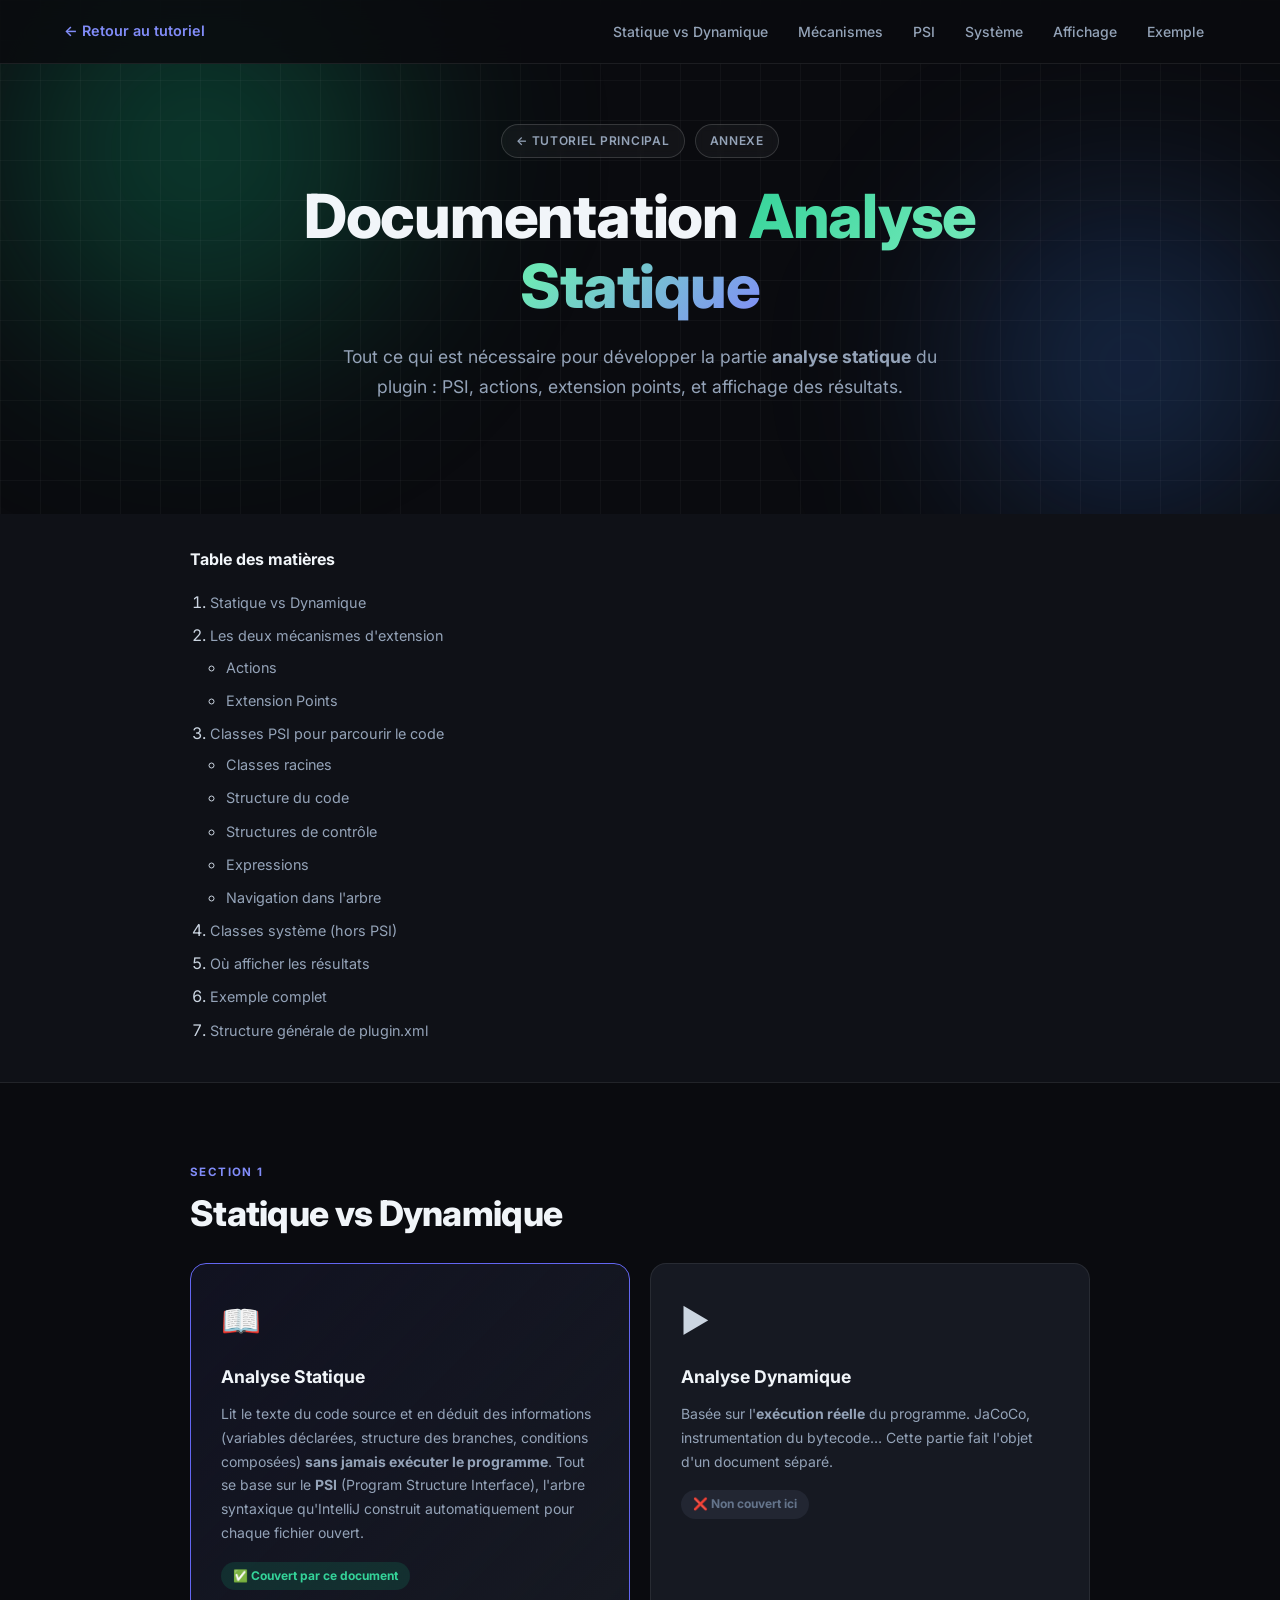
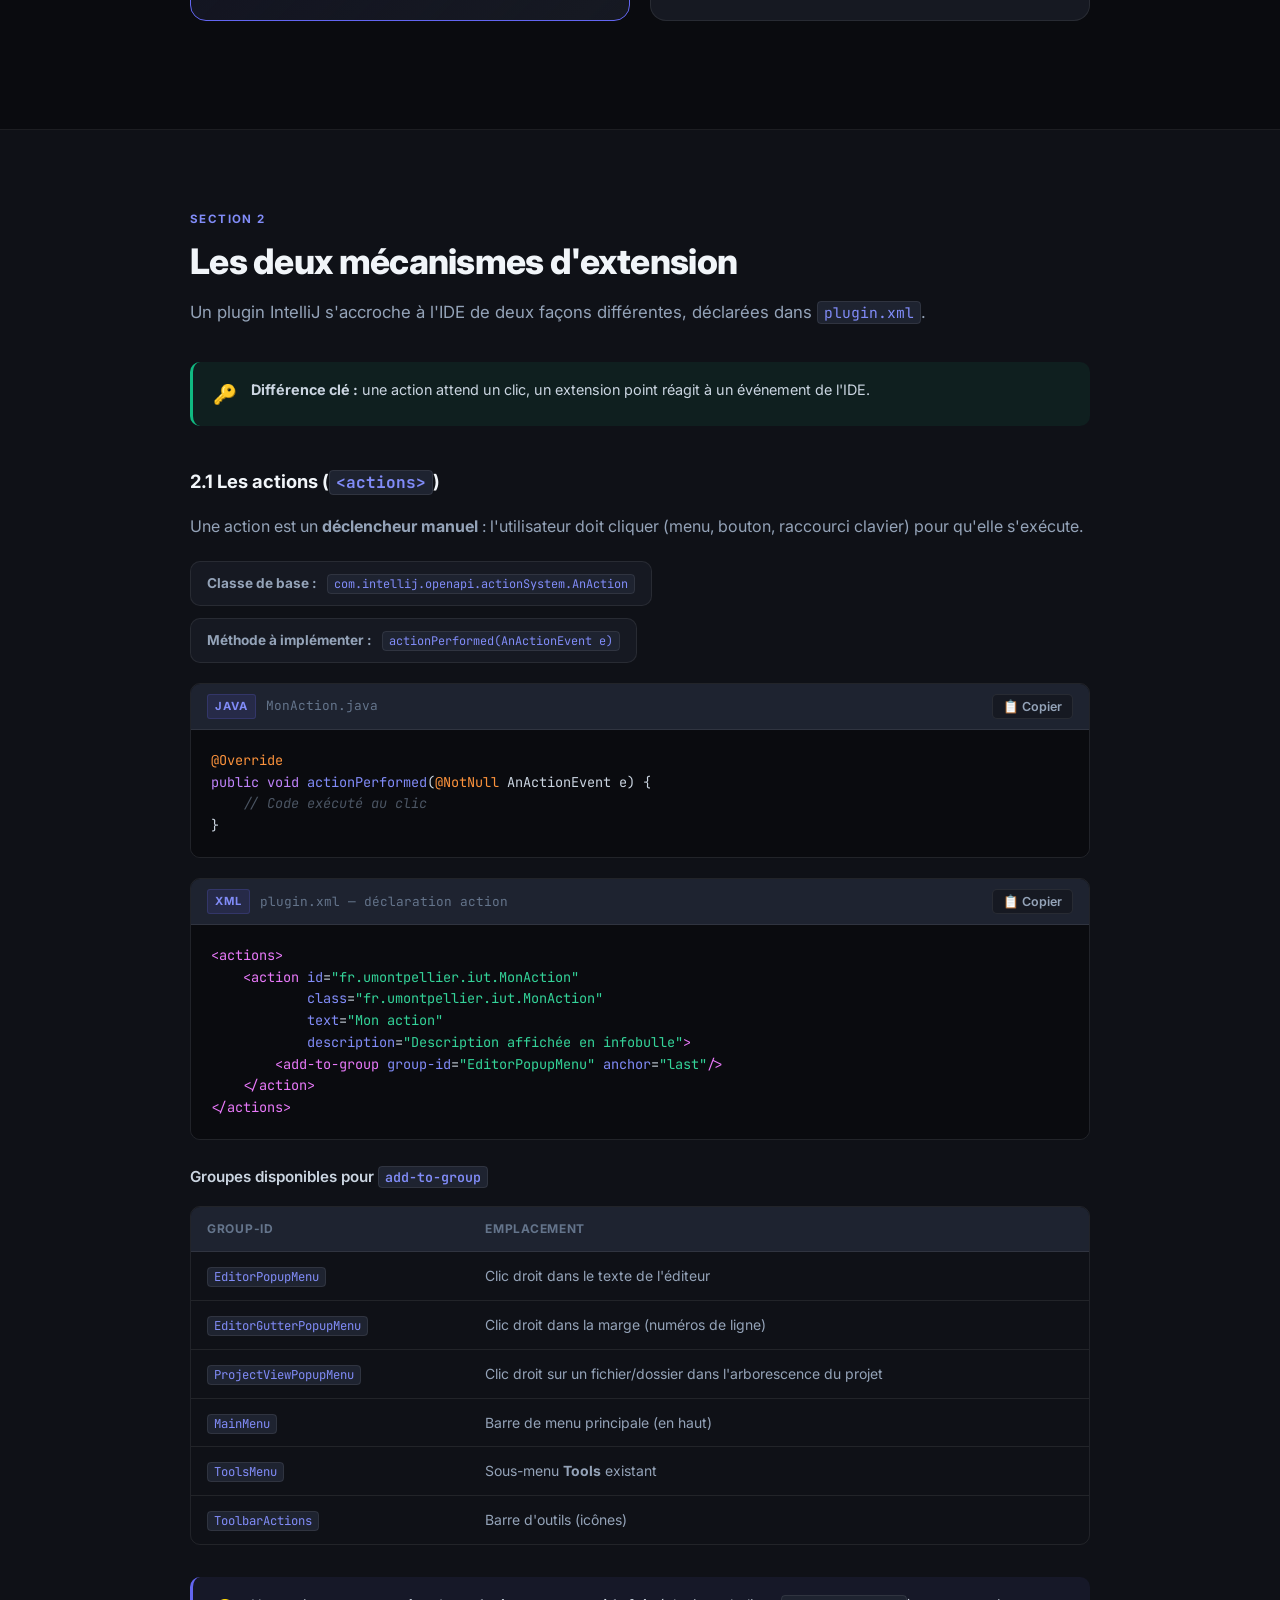
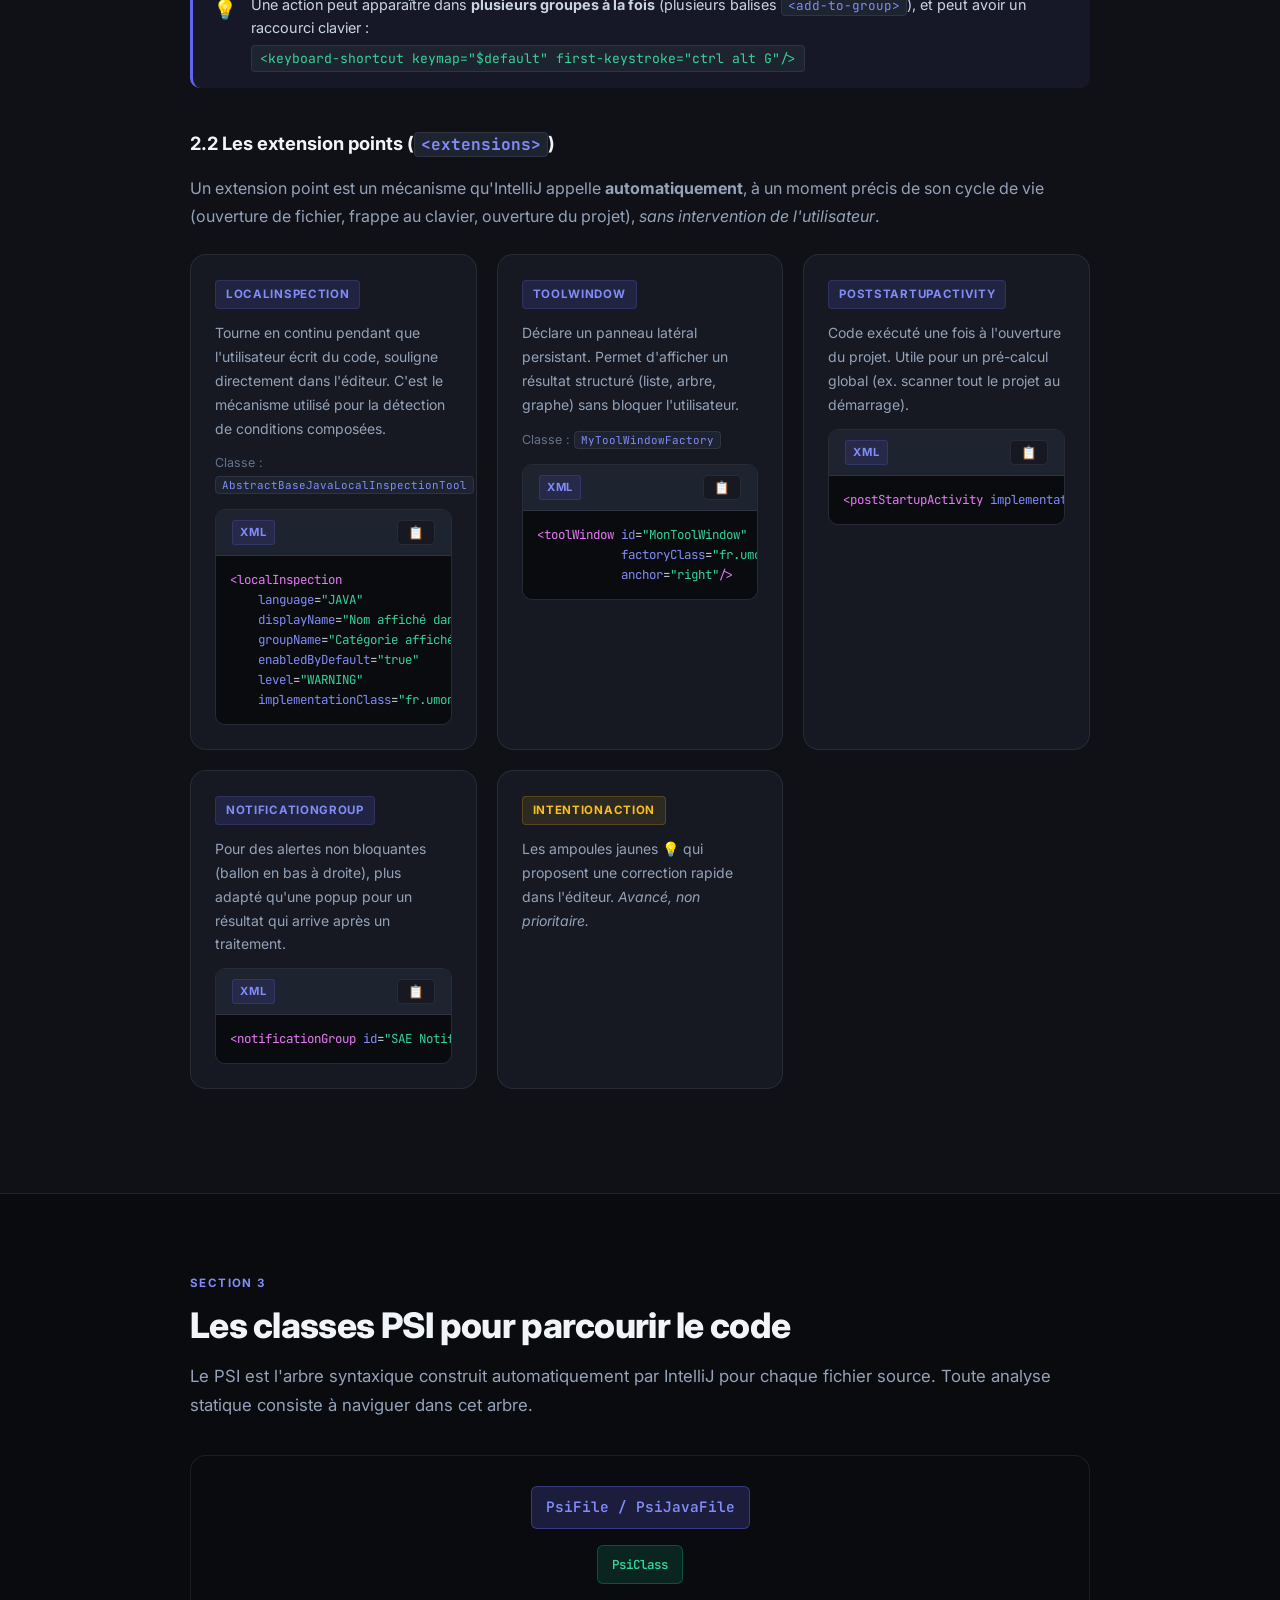
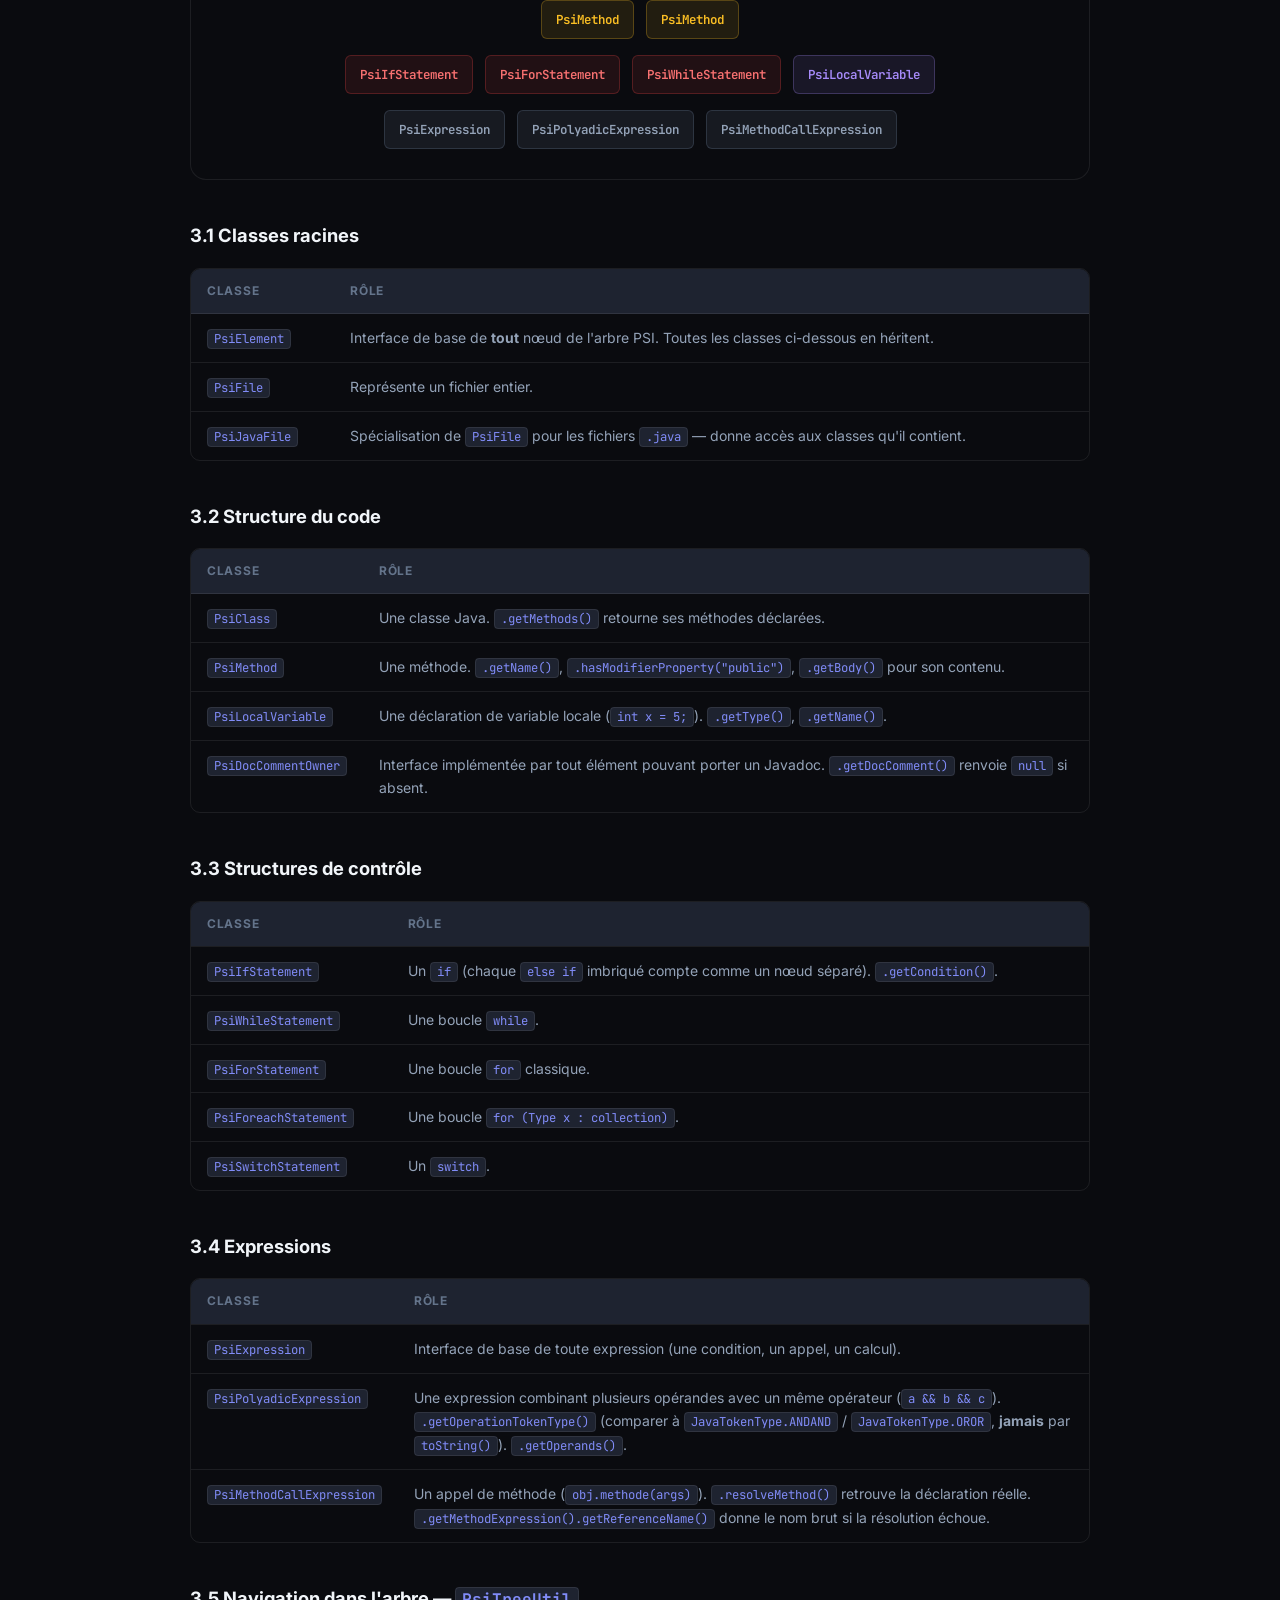
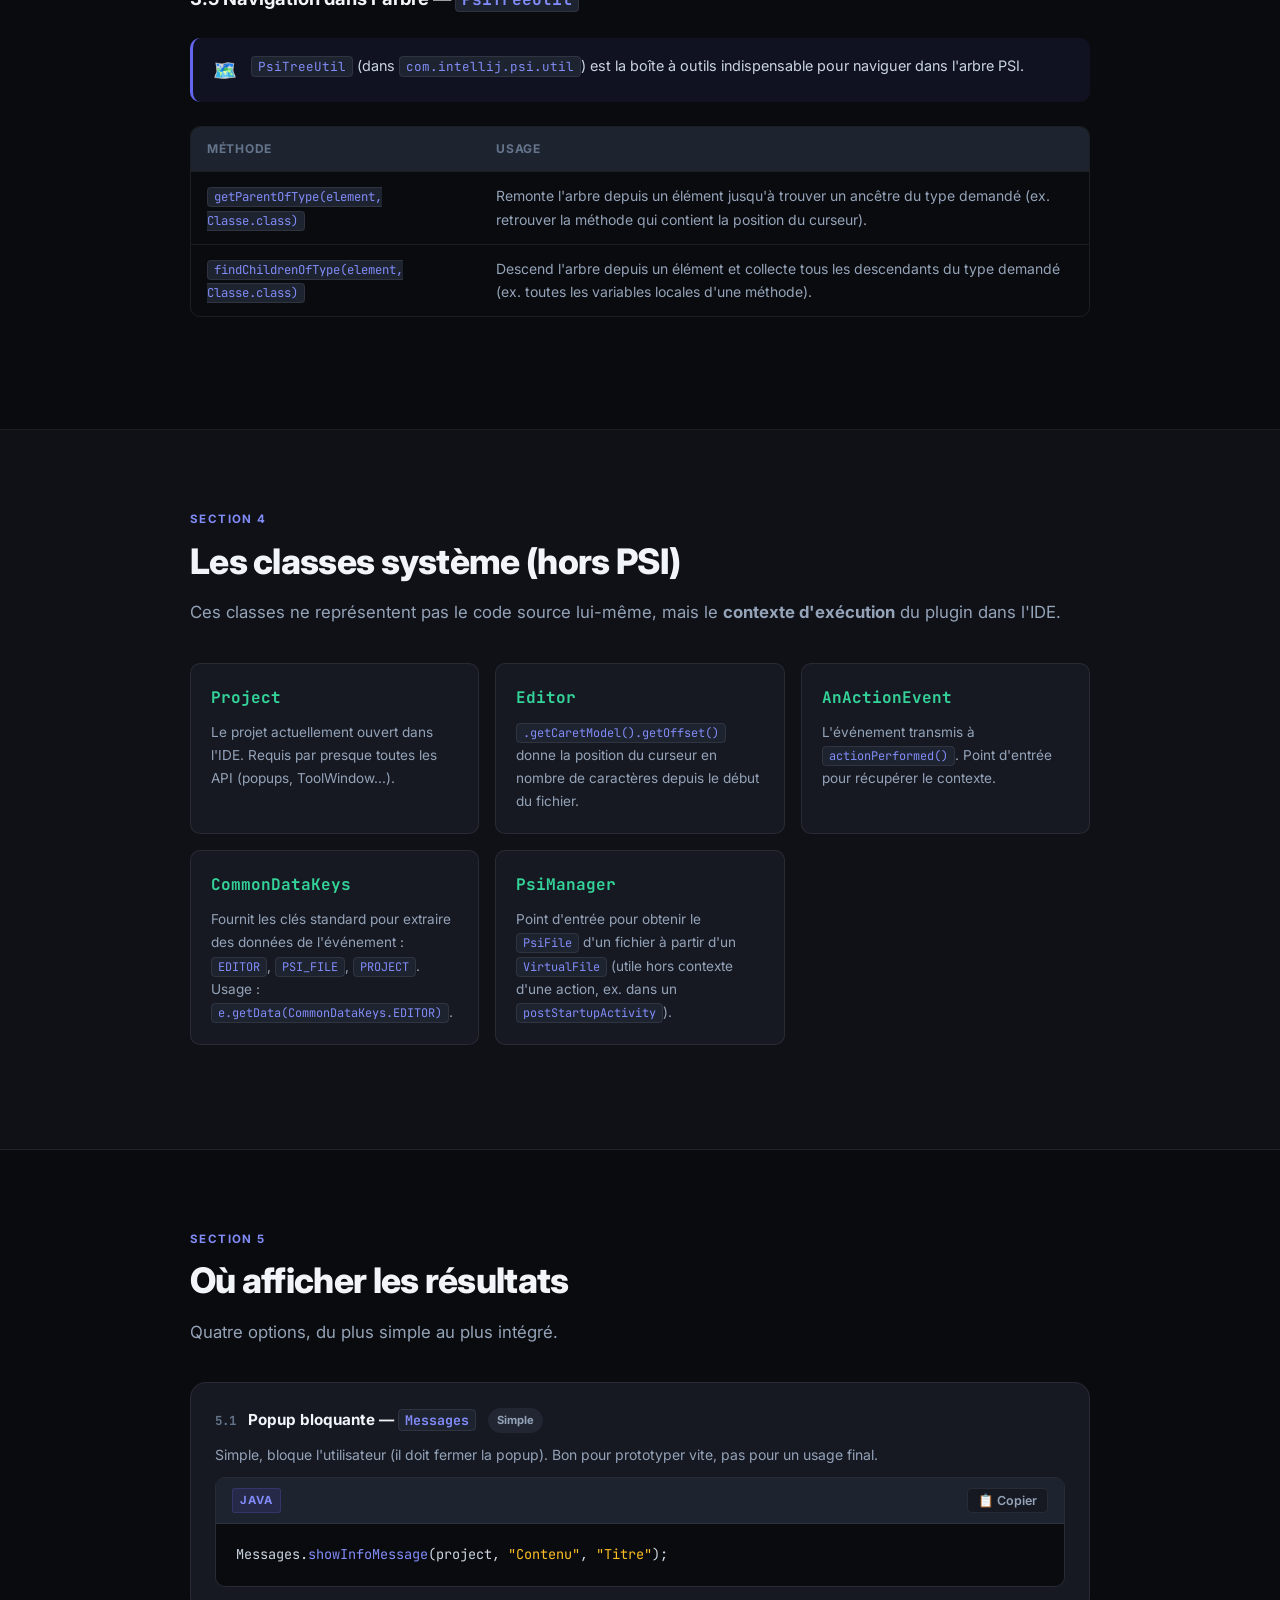
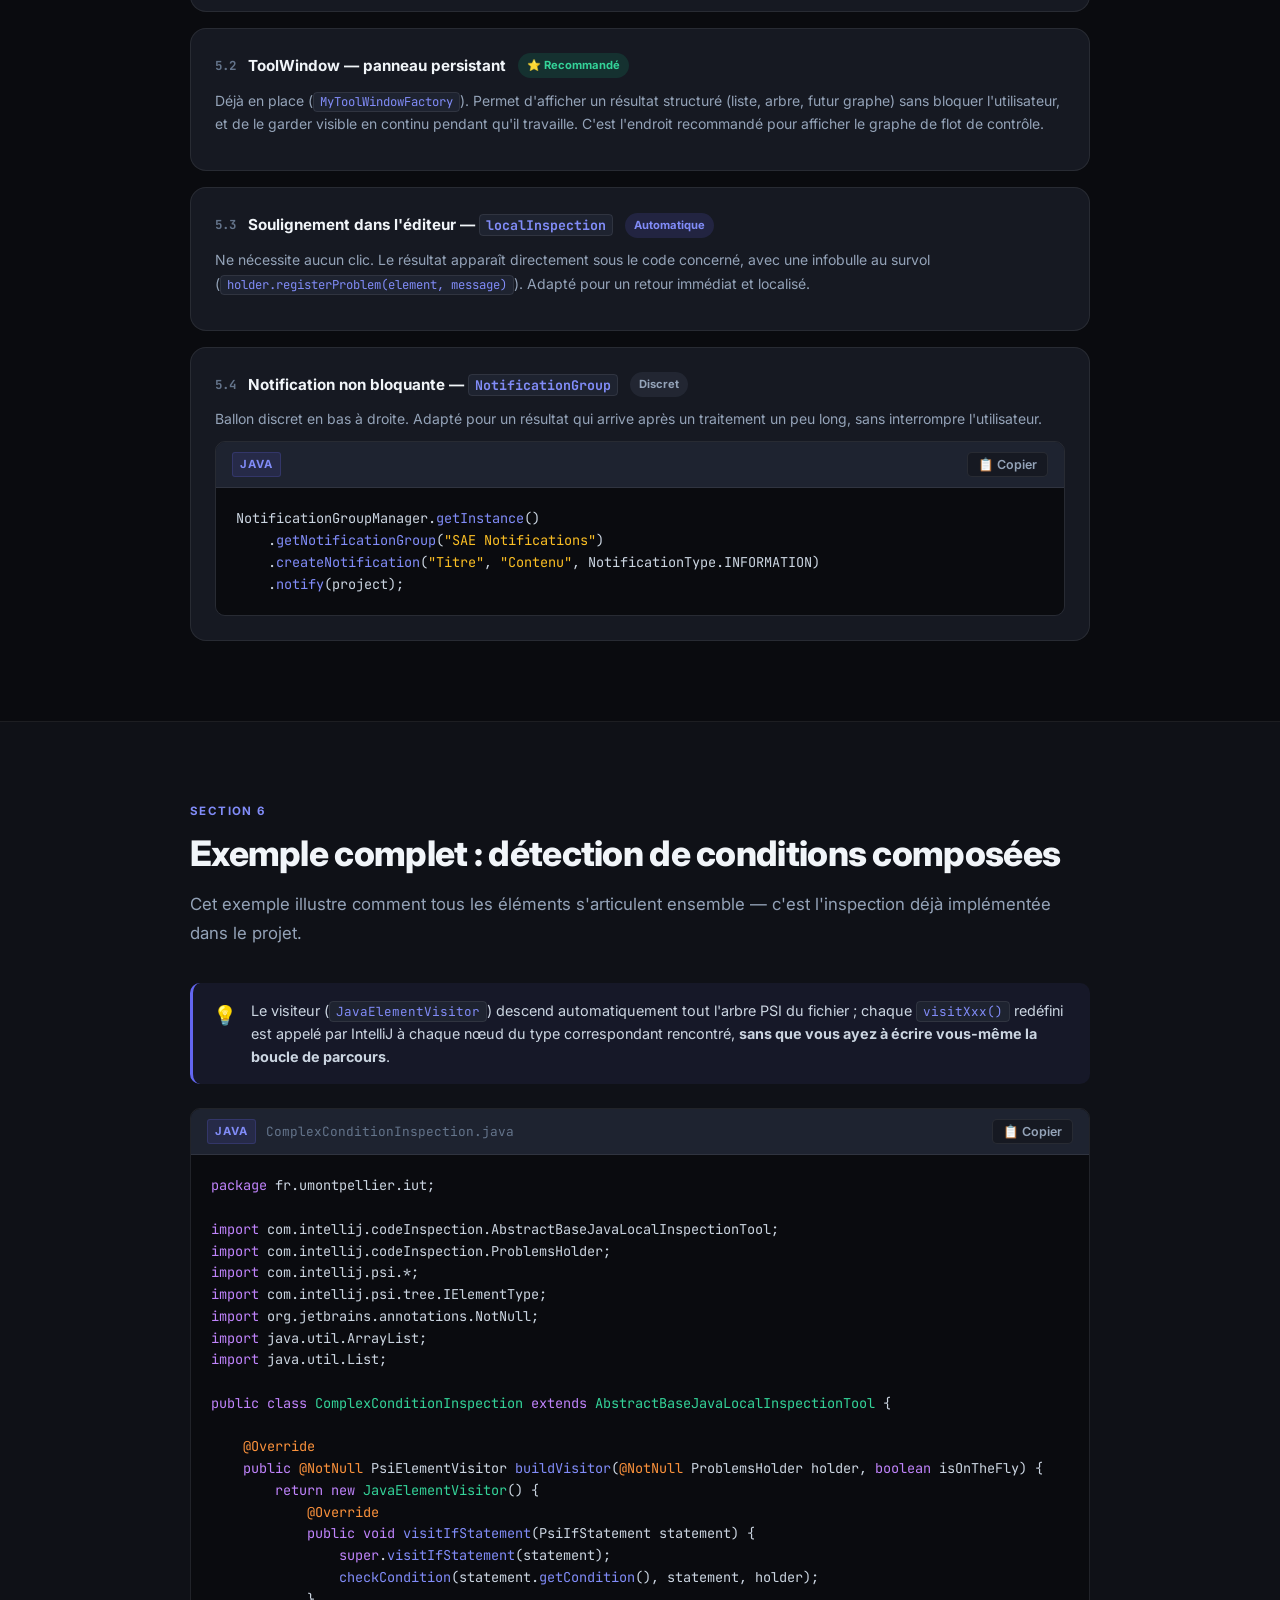
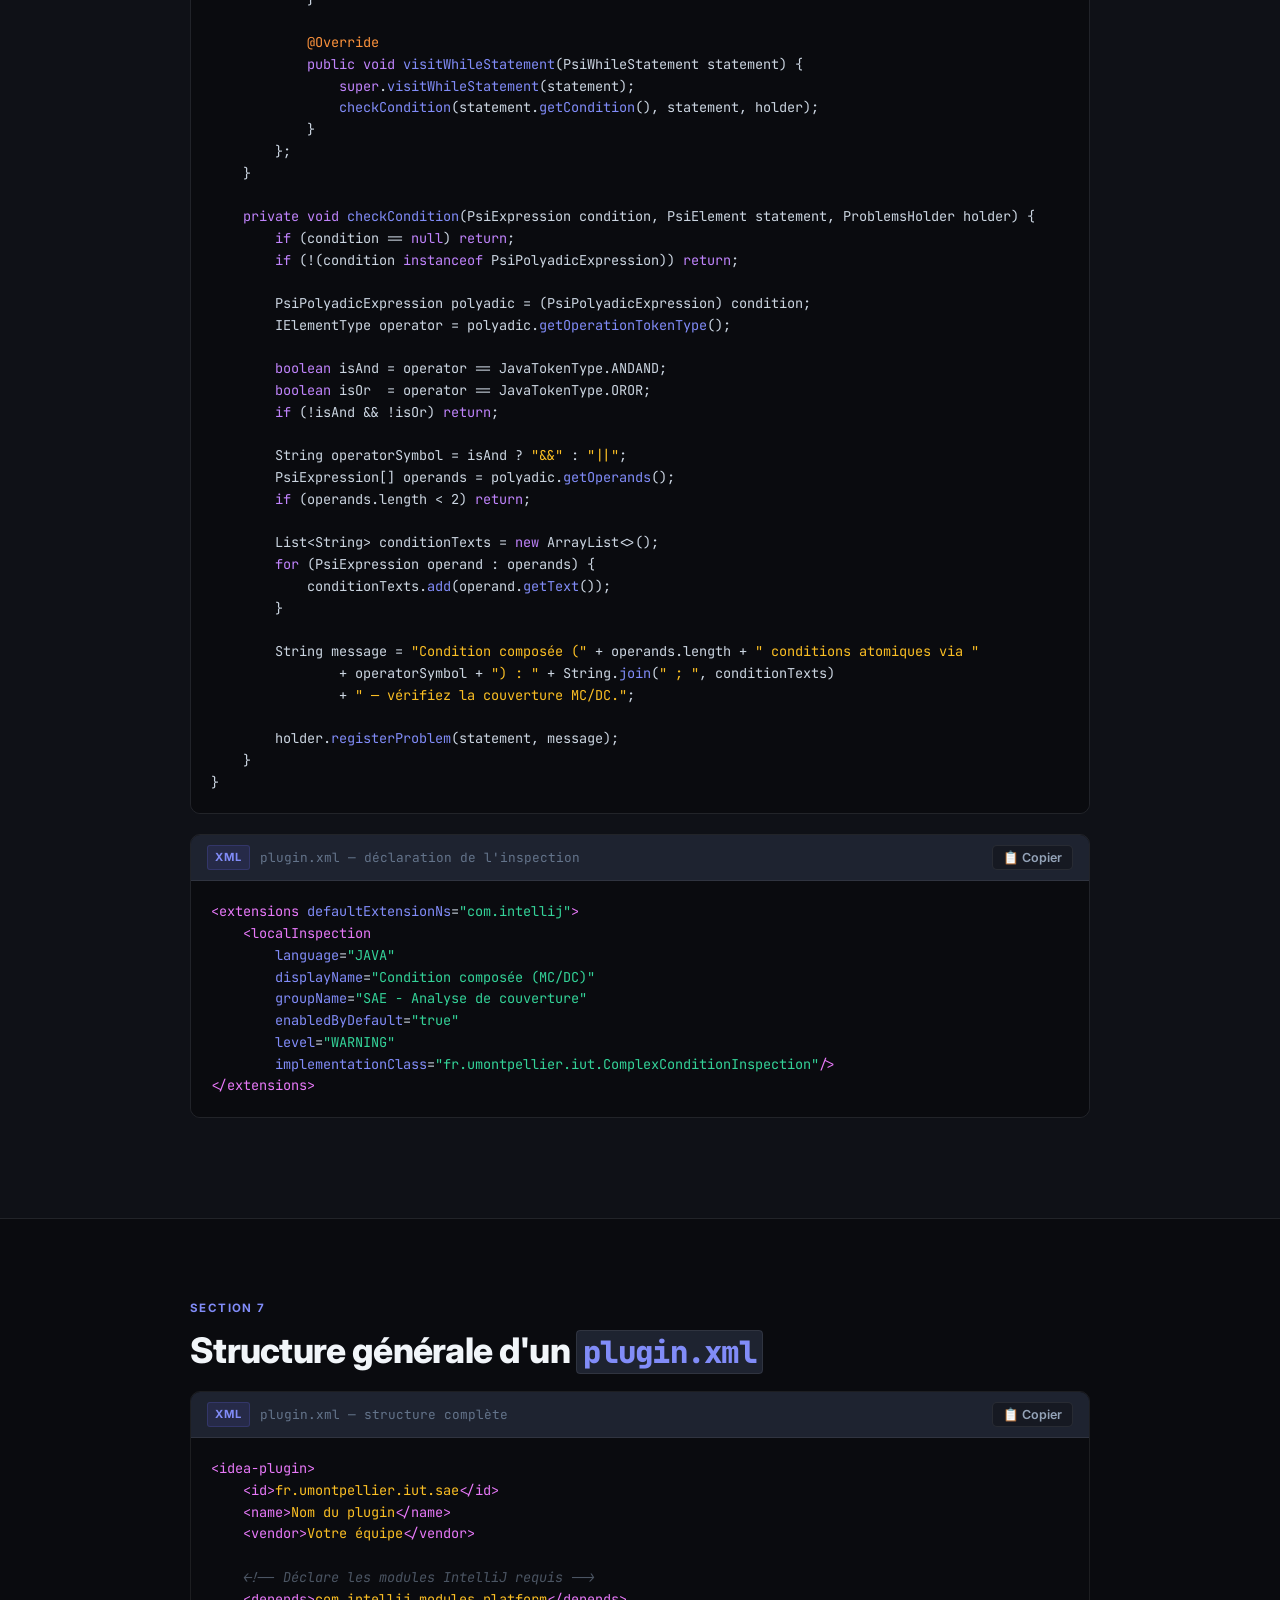
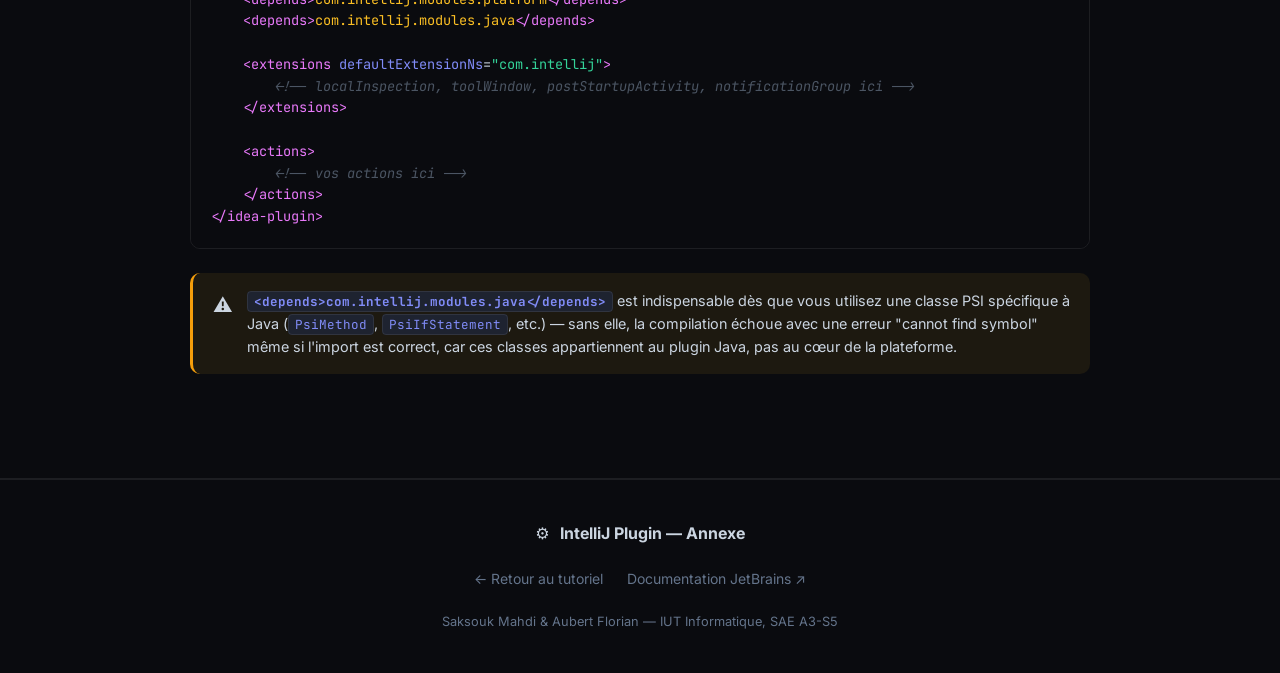
==== annexe.html @ ac3e0484 "Premier commit" ====
<!DOCTYPE html>
<html lang="fr">
<head>
  <meta charset="UTF-8" />
  <meta name="viewport" content="width=device-width, initial-scale=1.0" />
  <title>Documentation Analyse Statique — Plugin IntelliJ SAE 3A</title>
  <meta name="description" content="Documentation complète de l'analyse statique pour le plugin IntelliJ IDEA : PSI, actions, extension points, affichage des résultats. SAE A3-S5 IUT Informatique." />
  <link rel="preconnect" href="https://fonts.googleapis.com" />
  <link rel="preconnect" href="https://fonts.gstatic.com" crossorigin />
  <link href="https://fonts.googleapis.com/css2?family=Inter:wght@300;400;500;600;700;800&family=JetBrains+Mono:wght@400;500;700&display=swap" rel="stylesheet" />
  <link rel="stylesheet" href="styles.css" />
</head>
<body class="annexe-page">

  <!-- ── NAVBAR ── -->
  <nav class="navbar" id="navbar">
    <div class="nav-inner">
      <div class="nav-brand">
        <a href="index.html" class="nav-back">← Retour au tutoriel</a>
      </div>
      <ul class="nav-links">
        <li><a href="#s1" class="nav-link">Statique vs Dynamique</a></li>
        <li><a href="#s2" class="nav-link">Mécanismes</a></li>
        <li><a href="#s3" class="nav-link">PSI</a></li>
        <li><a href="#s4" class="nav-link">Système</a></li>
        <li><a href="#s5" class="nav-link">Affichage</a></li>
        <li><a href="#s6" class="nav-link">Exemple</a></li>
      </ul>
    </div>
  </nav>

  <!-- ── HERO ANNEXE ── -->
  <header class="hero hero-small" id="annexe-hero">
    <div class="hero-bg">
      <div class="orb orb-1" style="background: radial-gradient(circle, rgba(16,185,129,0.35) 0%, transparent 70%)"></div>
      <div class="orb orb-2" style="background: radial-gradient(circle, rgba(59,130,246,0.3) 0%, transparent 70%)"></div>
      <div class="grid-overlay"></div>
    </div>
    <div class="hero-content">
      <div class="hero-meta">
        <a href="index.html" class="hero-chip chip-link">← Tutoriel principal</a>
        <span class="hero-chip">Annexe</span>
      </div>
      <h1 class="hero-title">
        Documentation <span class="gradient-text-green">Analyse Statique</span>
      </h1>
      <p class="hero-subtitle">
        Tout ce qui est nécessaire pour développer la partie <strong>analyse statique</strong>
        du plugin : PSI, actions, extension points, et affichage des résultats.
      </p>
    </div>
  </header>

  <!-- ── TABLE DES MATIÈRES ── -->
  <div class="toc-wrapper" id="toc">
    <div class="toc-inner">
      <h2 class="toc-title">Table des matières</h2>
      <ol class="toc-list">
        <li><a href="#s1">Statique vs Dynamique</a></li>
        <li><a href="#s2">Les deux mécanismes d'extension</a>
          <ul>
            <li><a href="#s2-1">Actions</a></li>
            <li><a href="#s2-2">Extension Points</a></li>
          </ul>
        </li>
        <li><a href="#s3">Classes PSI pour parcourir le code</a>
          <ul>
            <li><a href="#s3-1">Classes racines</a></li>
            <li><a href="#s3-2">Structure du code</a></li>
            <li><a href="#s3-3">Structures de contrôle</a></li>
            <li><a href="#s3-4">Expressions</a></li>
            <li><a href="#s3-5">Navigation dans l'arbre</a></li>
          </ul>
        </li>
        <li><a href="#s4">Classes système (hors PSI)</a></li>
        <li><a href="#s5">Où afficher les résultats</a></li>
        <li><a href="#s6">Exemple complet</a></li>
        <li><a href="#s7">Structure générale de plugin.xml</a></li>

      </ol>
    </div>
  </div>

  <!-- ── MAIN ── -->
  <main class="main-content annexe-main">

    <!-- S1 -->
    <section class="tuto-section" id="s1">
      <div class="section-inner">
        <div class="section-label">Section 1</div>
        <h2 class="section-title">Statique vs Dynamique</h2>
        <div class="compare-grid">
          <div class="compare-card compare-static">
            <div class="compare-icon">📖</div>
            <h3>Analyse Statique</h3>
            <p>
              Lit le texte du code source et en déduit des informations (variables déclarées,
              structure des branches, conditions composées) <strong>sans jamais exécuter le programme</strong>.
              Tout se base sur le <strong>PSI</strong> (Program Structure Interface), l'arbre syntaxique
              qu'IntelliJ construit automatiquement pour chaque fichier ouvert.
            </p>
            <div class="compare-badge">✅ Couvert par ce document</div>
          </div>
          <div class="compare-card compare-dynamic">
            <div class="compare-icon">▶️</div>
            <h3>Analyse Dynamique</h3>
            <p>
              Basée sur l'<strong>exécution réelle</strong> du programme.
              JaCoCo, instrumentation du bytecode…
              Cette partie fait l'objet d'un document séparé.
            </p>
            <div class="compare-badge compare-badge-off">❌ Non couvert ici</div>
          </div>
        </div>
      </div>
    </section>

    <!-- S2 -->
    <section class="tuto-section alt-bg" id="s2">
      <div class="section-inner">
        <div class="section-label">Section 2</div>
        <h2 class="section-title">Les deux mécanismes d'extension</h2>
        <p class="section-lead">
          Un plugin IntelliJ s'accroche à l'IDE de deux façons différentes, déclarées dans <code>plugin.xml</code>.
        </p>

        <div class="callout callout-key" id="callout-key-diff">
          <div class="callout-icon">🔑</div>
          <div><strong>Différence clé :</strong> une action attend un clic, un extension point réagit à un événement de l'IDE.</div>
        </div>

        <!-- 2.1 Actions -->
        <h3 class="subsection-title" id="s2-1">2.1 Les actions (<code>&lt;actions&gt;</code>)</h3>
        <p>
          Une action est un <strong>déclencheur manuel</strong> : l'utilisateur doit cliquer
          (menu, bouton, raccourci clavier) pour qu'elle s'exécute.
        </p>

        <div class="info-pills">
          <div class="pill">
            <strong>Classe de base :</strong>
            <code>com.intellij.openapi.actionSystem.AnAction</code>
          </div>
          <div class="pill">
            <strong>Méthode à implémenter :</strong>
            <code>actionPerformed(AnActionEvent e)</code>
          </div>
        </div>

        <div class="code-block-wrapper">
          <div class="code-header">
            <span class="code-lang">Java</span>
            <span class="code-file">MonAction.java</span>
            <button class="copy-btn" data-target="code-action-java" aria-label="Copier">📋 Copier</button>
          </div>
          <pre class="code-block" id="code-action-java"><code><span class="java-ann">@Override</span>
<span class="java-kw">public void</span> <span class="java-fn">actionPerformed</span>(<span class="java-ann">@NotNull</span> AnActionEvent e) {
    <span class="java-comment">// Code exécuté au clic</span>
}</code></pre>
        </div>

        <div class="code-block-wrapper">
          <div class="code-header">
            <span class="code-lang">XML</span>
            <span class="code-file">plugin.xml — déclaration action</span>
            <button class="copy-btn" data-target="code-action-xml" aria-label="Copier">📋 Copier</button>
          </div>
          <pre class="code-block" id="code-action-xml"><code><span class="xml-tag">&lt;actions&gt;</span>
    <span class="xml-tag">&lt;action</span> <span class="xml-attr">id</span>=<span class="xml-str">"fr.umontpellier.iut.MonAction"</span>
            <span class="xml-attr">class</span>=<span class="xml-str">"fr.umontpellier.iut.MonAction"</span>
            <span class="xml-attr">text</span>=<span class="xml-str">"Mon action"</span>
            <span class="xml-attr">description</span>=<span class="xml-str">"Description affichée en infobulle"</span><span class="xml-tag">&gt;</span>
        <span class="xml-tag">&lt;add-to-group</span> <span class="xml-attr">group-id</span>=<span class="xml-str">"EditorPopupMenu"</span> <span class="xml-attr">anchor</span>=<span class="xml-str">"last"</span><span class="xml-tag">/&gt;</span>
    <span class="xml-tag">&lt;/action&gt;</span>
<span class="xml-tag">&lt;/actions&gt;</span></code></pre>
        </div>

        <h4 class="table-title">Groupes disponibles pour <code>add-to-group</code></h4>
        <div class="table-wrapper">
          <table class="data-table">
            <thead>
              <tr><th>group-id</th><th>Emplacement</th></tr>
            </thead>
            <tbody>
              <tr><td><code>EditorPopupMenu</code></td><td>Clic droit dans le texte de l'éditeur</td></tr>
              <tr><td><code>EditorGutterPopupMenu</code></td><td>Clic droit dans la marge (numéros de ligne)</td></tr>
              <tr><td><code>ProjectViewPopupMenu</code></td><td>Clic droit sur un fichier/dossier dans l'arborescence du projet</td></tr>
              <tr><td><code>MainMenu</code></td><td>Barre de menu principale (en haut)</td></tr>
              <tr><td><code>ToolsMenu</code></td><td>Sous-menu <strong>Tools</strong> existant</td></tr>
              <tr><td><code>ToolbarActions</code></td><td>Barre d'outils (icônes)</td></tr>
            </tbody>
          </table>
        </div>

        <div class="callout callout-info">
          <div class="callout-icon">💡</div>
          <div>
            Une action peut apparaître dans <strong>plusieurs groupes à la fois</strong>
            (plusieurs balises <code>&lt;add-to-group&gt;</code>), et peut avoir un raccourci clavier :
            <br/><code class="inline-code">&lt;keyboard-shortcut keymap="$default" first-keystroke="ctrl alt G"/&gt;</code>
          </div>
        </div>

        <!-- 2.2 Extension Points -->
        <h3 class="subsection-title" id="s2-2">2.2 Les extension points (<code>&lt;extensions&gt;</code>)</h3>
        <p>
          Un extension point est un mécanisme qu'IntelliJ appelle <strong>automatiquement</strong>,
          à un moment précis de son cycle de vie (ouverture de fichier, frappe au clavier,
          ouverture du projet), <em>sans intervention de l'utilisateur</em>.
        </p>

        <div class="ep-grid">

          <div class="ep-card" id="ep-local-inspection">
            <div class="ep-tag">localInspection</div>
            <p>Tourne en continu pendant que l'utilisateur écrit du code, souligne directement dans l'éditeur. C'est le mécanisme utilisé pour la détection de conditions composées.</p>
            <div class="ep-class">Classe : <code>AbstractBaseJavaLocalInspectionTool</code></div>
            <div class="code-block-wrapper ep-code">
              <div class="code-header">
                <span class="code-lang">XML</span>
                <button class="copy-btn" data-target="ep-code-1" aria-label="Copier">📋</button>
              </div>
              <pre class="code-block" id="ep-code-1"><code><span class="xml-tag">&lt;localInspection</span>
    <span class="xml-attr">language</span>=<span class="xml-str">"JAVA"</span>
    <span class="xml-attr">displayName</span>=<span class="xml-str">"Nom affiché dans Settings &gt; Inspections"</span>
    <span class="xml-attr">groupName</span>=<span class="xml-str">"Catégorie affichée"</span>
    <span class="xml-attr">enabledByDefault</span>=<span class="xml-str">"true"</span>
    <span class="xml-attr">level</span>=<span class="xml-str">"WARNING"</span>
    <span class="xml-attr">implementationClass</span>=<span class="xml-str">"fr.umontpellier.iut.MonInspection"</span><span class="xml-tag">/&gt;</span></code></pre>
            </div>
          </div>

          <div class="ep-card" id="ep-toolwindow">
            <div class="ep-tag">toolWindow</div>
            <p>Déclare un panneau latéral persistant. Permet d'afficher un résultat structuré (liste, arbre, graphe) sans bloquer l'utilisateur.</p>
            <div class="ep-class">Classe : <code>MyToolWindowFactory</code></div>
            <div class="code-block-wrapper ep-code">
              <div class="code-header">
                <span class="code-lang">XML</span>
                <button class="copy-btn" data-target="ep-code-2" aria-label="Copier">📋</button>
              </div>
              <pre class="code-block" id="ep-code-2"><code><span class="xml-tag">&lt;toolWindow</span> <span class="xml-attr">id</span>=<span class="xml-str">"MonToolWindow"</span>
            <span class="xml-attr">factoryClass</span>=<span class="xml-str">"fr.umontpellier.iut.MyToolWindowFactory"</span>
            <span class="xml-attr">anchor</span>=<span class="xml-str">"right"</span><span class="xml-tag">/&gt;</span></code></pre>
            </div>
          </div>

          <div class="ep-card" id="ep-startup">
            <div class="ep-tag">postStartupActivity</div>
            <p>Code exécuté une fois à l'ouverture du projet. Utile pour un pré-calcul global (ex. scanner tout le projet au démarrage).</p>
            <div class="code-block-wrapper ep-code">
              <div class="code-header">
                <span class="code-lang">XML</span>
                <button class="copy-btn" data-target="ep-code-3" aria-label="Copier">📋</button>
              </div>
              <pre class="code-block" id="ep-code-3"><code><span class="xml-tag">&lt;postStartupActivity</span> <span class="xml-attr">implementation</span>=<span class="xml-str">"fr.umontpellier.iut.MyStartupActivity"</span><span class="xml-tag">/&gt;</span></code></pre>
            </div>
          </div>

          <div class="ep-card" id="ep-notification">
            <div class="ep-tag">notificationGroup</div>
            <p>Pour des alertes non bloquantes (ballon en bas à droite), plus adapté qu'une popup pour un résultat qui arrive après un traitement.</p>
            <div class="code-block-wrapper ep-code">
              <div class="code-header">
                <span class="code-lang">XML</span>
                <button class="copy-btn" data-target="ep-code-4" aria-label="Copier">📋</button>
              </div>
              <pre class="code-block" id="ep-code-4"><code><span class="xml-tag">&lt;notificationGroup</span> <span class="xml-attr">id</span>=<span class="xml-str">"SAE Notifications"</span> <span class="xml-attr">displayType</span>=<span class="xml-str">"BALLOON"</span><span class="xml-tag">/&gt;</span></code></pre>
            </div>
          </div>

          <div class="ep-card" id="ep-intention">
            <div class="ep-tag ep-tag-advanced">intentionAction</div>
            <p>Les ampoules jaunes 💡 qui proposent une correction rapide dans l'éditeur. <em>Avancé, non prioritaire.</em></p>
          </div>

        </div>
      </div>
    </section>

    <!-- S3 PSI -->
    <section class="tuto-section" id="s3">
      <div class="section-inner">
        <div class="section-label">Section 3</div>
        <h2 class="section-title">Les classes PSI pour parcourir le code</h2>
        <p class="section-lead">
          Le PSI est l'arbre syntaxique construit automatiquement par IntelliJ pour chaque fichier source.
          Toute analyse statique consiste à naviguer dans cet arbre.
        </p>

        <!-- PSI Tree Visual -->
        <div class="psi-tree-visual" id="psi-tree-visual">
          <div class="psi-node psi-root">PsiFile / PsiJavaFile</div>
          <div class="psi-level">
            <div class="psi-node psi-class">PsiClass</div>
          </div>
          <div class="psi-level">
            <div class="psi-node psi-method">PsiMethod</div>
            <div class="psi-node psi-method">PsiMethod</div>
          </div>
          <div class="psi-level">
            <div class="psi-node psi-stmt">PsiIfStatement</div>
            <div class="psi-node psi-stmt">PsiForStatement</div>
            <div class="psi-node psi-stmt">PsiWhileStatement</div>
            <div class="psi-node psi-var">PsiLocalVariable</div>
          </div>
          <div class="psi-level">
            <div class="psi-node psi-expr">PsiExpression</div>
            <div class="psi-node psi-expr">PsiPolyadicExpression</div>
            <div class="psi-node psi-expr">PsiMethodCallExpression</div>
          </div>
        </div>

        <!-- 3.1 Racines -->
        <h3 class="subsection-title" id="s3-1">3.1 Classes racines</h3>
        <div class="table-wrapper">
          <table class="data-table">
            <thead><tr><th>Classe</th><th>Rôle</th></tr></thead>
            <tbody>
              <tr><td><code>PsiElement</code></td><td>Interface de base de <strong>tout</strong> nœud de l'arbre PSI. Toutes les classes ci-dessous en héritent.</td></tr>
              <tr><td><code>PsiFile</code></td><td>Représente un fichier entier.</td></tr>
              <tr><td><code>PsiJavaFile</code></td><td>Spécialisation de <code>PsiFile</code> pour les fichiers <code>.java</code> — donne accès aux classes qu'il contient.</td></tr>
            </tbody>
          </table>
        </div>

        <!-- 3.2 Structure -->
        <h3 class="subsection-title" id="s3-2">3.2 Structure du code</h3>
        <div class="table-wrapper">
          <table class="data-table">
            <thead><tr><th>Classe</th><th>Rôle</th></tr></thead>
            <tbody>
              <tr><td><code>PsiClass</code></td><td>Une classe Java. <code>.getMethods()</code> retourne ses méthodes déclarées.</td></tr>
              <tr><td><code>PsiMethod</code></td><td>Une méthode. <code>.getName()</code>, <code>.hasModifierProperty("public")</code>, <code>.getBody()</code> pour son contenu.</td></tr>
              <tr><td><code>PsiLocalVariable</code></td><td>Une déclaration de variable locale (<code>int x = 5;</code>). <code>.getType()</code>, <code>.getName()</code>.</td></tr>
              <tr><td><code>PsiDocCommentOwner</code></td><td>Interface implémentée par tout élément pouvant porter un Javadoc. <code>.getDocComment()</code> renvoie <code>null</code> si absent.</td></tr>
            </tbody>
          </table>
        </div>

        <!-- 3.3 Contrôle -->
        <h3 class="subsection-title" id="s3-3">3.3 Structures de contrôle</h3>
        <div class="table-wrapper">
          <table class="data-table">
            <thead><tr><th>Classe</th><th>Rôle</th></tr></thead>
            <tbody>
              <tr><td><code>PsiIfStatement</code></td><td>Un <code>if</code> (chaque <code>else if</code> imbriqué compte comme un nœud séparé). <code>.getCondition()</code>.</td></tr>
              <tr><td><code>PsiWhileStatement</code></td><td>Une boucle <code>while</code>.</td></tr>
              <tr><td><code>PsiForStatement</code></td><td>Une boucle <code>for</code> classique.</td></tr>
              <tr><td><code>PsiForeachStatement</code></td><td>Une boucle <code>for (Type x : collection)</code>.</td></tr>
              <tr><td><code>PsiSwitchStatement</code></td><td>Un <code>switch</code>.</td></tr>
            </tbody>
          </table>
        </div>

        <!-- 3.4 Expressions -->
        <h3 class="subsection-title" id="s3-4">3.4 Expressions</h3>
        <div class="table-wrapper">
          <table class="data-table">
            <thead><tr><th>Classe</th><th>Rôle</th></tr></thead>
            <tbody>
              <tr>
                <td><code>PsiExpression</code></td>
                <td>Interface de base de toute expression (une condition, un appel, un calcul).</td>
              </tr>
              <tr>
                <td><code>PsiPolyadicExpression</code></td>
                <td>
                  Une expression combinant plusieurs opérandes avec un même opérateur (<code>a &amp;&amp; b &amp;&amp; c</code>).
                  <code>.getOperationTokenType()</code> (comparer à <code>JavaTokenType.ANDAND</code> / <code>JavaTokenType.OROR</code>, <strong>jamais</strong> par <code>toString()</code>).
                  <code>.getOperands()</code>.
                </td>
              </tr>
              <tr>
                <td><code>PsiMethodCallExpression</code></td>
                <td>
                  Un appel de méthode (<code>obj.methode(args)</code>).
                  <code>.resolveMethod()</code> retrouve la déclaration réelle.
                  <code>.getMethodExpression().getReferenceName()</code> donne le nom brut si la résolution échoue.
                </td>
              </tr>
            </tbody>
          </table>
        </div>

        <!-- 3.5 Navigation -->
        <h3 class="subsection-title" id="s3-5">3.5 Navigation dans l'arbre — <code>PsiTreeUtil</code></h3>
        <div class="callout callout-info">
          <div class="callout-icon">🗺️</div>
          <div>
            <code>PsiTreeUtil</code> (dans <code>com.intellij.psi.util</code>) est la boîte à outils indispensable pour naviguer dans l'arbre PSI.
          </div>
        </div>
        <div class="table-wrapper">
          <table class="data-table">
            <thead><tr><th>Méthode</th><th>Usage</th></tr></thead>
            <tbody>
              <tr>
                <td><code>getParentOfType(element, Classe.class)</code></td>
                <td>Remonte l'arbre depuis un élément jusqu'à trouver un ancêtre du type demandé (ex. retrouver la méthode qui contient la position du curseur).</td>
              </tr>
              <tr>
                <td><code>findChildrenOfType(element, Classe.class)</code></td>
                <td>Descend l'arbre depuis un élément et collecte tous les descendants du type demandé (ex. toutes les variables locales d'une méthode).</td>
              </tr>
            </tbody>
          </table>
        </div>
      </div>
    </section>

    <!-- S4 Système -->
    <section class="tuto-section alt-bg" id="s4">
      <div class="section-inner">
        <div class="section-label">Section 4</div>
        <h2 class="section-title">Les classes système (hors PSI)</h2>
        <p class="section-lead">
          Ces classes ne représentent pas le code source lui-même, mais le <strong>contexte d'exécution</strong>
          du plugin dans l'IDE.
        </p>
        <div class="system-cards" id="system-cards">
          <div class="sys-card">
            <code class="sys-class">Project</code>
            <p>Le projet actuellement ouvert dans l'IDE. Requis par presque toutes les API (popups, ToolWindow...).</p>
          </div>
          <div class="sys-card">
            <code class="sys-class">Editor</code>
            <p><code>.getCaretModel().getOffset()</code> donne la position du curseur en nombre de caractères depuis le début du fichier.</p>
          </div>
          <div class="sys-card">
            <code class="sys-class">AnActionEvent</code>
            <p>L'événement transmis à <code>actionPerformed()</code>. Point d'entrée pour récupérer le contexte.</p>
          </div>
          <div class="sys-card">
            <code class="sys-class">CommonDataKeys</code>
            <p>Fournit les clés standard pour extraire des données de l'événement : <code>EDITOR</code>, <code>PSI_FILE</code>, <code>PROJECT</code>. Usage : <code>e.getData(CommonDataKeys.EDITOR)</code>.</p>
          </div>
          <div class="sys-card">
            <code class="sys-class">PsiManager</code>
            <p>Point d'entrée pour obtenir le <code>PsiFile</code> d'un fichier à partir d'un <code>VirtualFile</code> (utile hors contexte d'une action, ex. dans un <code>postStartupActivity</code>).</p>
          </div>
        </div>
      </div>
    </section>

    <!-- S5 Affichage -->
    <section class="tuto-section" id="s5">
      <div class="section-inner">
        <div class="section-label">Section 5</div>
        <h2 class="section-title">Où afficher les résultats</h2>
        <p class="section-lead">Quatre options, du plus simple au plus intégré.</p>

        <div class="display-options" id="display-options">

          <div class="display-option" id="do-popup">
            <div class="do-header">
              <span class="do-number">5.1</span>
              <span class="do-name">Popup bloquante — <code>Messages</code></span>
              <span class="do-badge do-simple">Simple</span>
            </div>
            <p>Simple, bloque l'utilisateur (il doit fermer la popup). Bon pour prototyper vite, pas pour un usage final.</p>
            <div class="code-block-wrapper">
              <div class="code-header">
                <span class="code-lang">Java</span>
                <button class="copy-btn" data-target="code-popup" aria-label="Copier">📋 Copier</button>
              </div>
              <pre class="code-block" id="code-popup"><code>Messages.<span class="java-fn">showInfoMessage</span>(project, <span class="java-str">"Contenu"</span>, <span class="java-str">"Titre"</span>);</code></pre>
            </div>
          </div>

          <div class="display-option" id="do-toolwindow">
            <div class="do-header">
              <span class="do-number">5.2</span>
              <span class="do-name">ToolWindow — panneau persistant</span>
              <span class="do-badge do-recommended">⭐ Recommandé</span>
            </div>
            <p>
              Déjà en place (<code>MyToolWindowFactory</code>). Permet d'afficher un résultat structuré
              (liste, arbre, futur graphe) sans bloquer l'utilisateur, et de le garder visible en continu
              pendant qu'il travaille. C'est l'endroit recommandé pour afficher le graphe de flot de contrôle.
            </p>
          </div>

          <div class="display-option" id="do-inspection">
            <div class="do-header">
              <span class="do-number">5.3</span>
              <span class="do-name">Soulignement dans l'éditeur — <code>localInspection</code></span>
              <span class="do-badge do-auto">Automatique</span>
            </div>
            <p>
              Ne nécessite aucun clic. Le résultat apparaît directement sous le code concerné,
              avec une infobulle au survol (<code>holder.registerProblem(element, message)</code>).
              Adapté pour un retour immédiat et localisé.
            </p>
          </div>

          <div class="display-option" id="do-notif">
            <div class="do-header">
              <span class="do-number">5.4</span>
              <span class="do-name">Notification non bloquante — <code>NotificationGroup</code></span>
              <span class="do-badge do-simple">Discret</span>
            </div>
            <p>
              Ballon discret en bas à droite. Adapté pour un résultat qui arrive après un traitement
              un peu long, sans interrompre l'utilisateur.
            </p>
            <div class="code-block-wrapper">
              <div class="code-header">
                <span class="code-lang">Java</span>
                <button class="copy-btn" data-target="code-notif" aria-label="Copier">📋 Copier</button>
              </div>
              <pre class="code-block" id="code-notif"><code>NotificationGroupManager.<span class="java-fn">getInstance</span>()
    .<span class="java-fn">getNotificationGroup</span>(<span class="java-str">"SAE Notifications"</span>)
    .<span class="java-fn">createNotification</span>(<span class="java-str">"Titre"</span>, <span class="java-str">"Contenu"</span>, NotificationType.INFORMATION)
    .<span class="java-fn">notify</span>(project);</code></pre>
            </div>
          </div>

        </div>
      </div>
    </section>

    <!-- S6 Exemple -->
    <section class="tuto-section alt-bg" id="s6">
      <div class="section-inner">
        <div class="section-label">Section 6</div>
        <h2 class="section-title">Exemple complet : détection de conditions composées</h2>
        <p class="section-lead">
          Cet exemple illustre comment tous les éléments s'articulent ensemble —
          c'est l'inspection déjà implémentée dans le projet.
        </p>
        <div class="callout callout-info">
          <div class="callout-icon">💡</div>
          <div>
            Le visiteur (<code>JavaElementVisitor</code>) descend automatiquement tout l'arbre PSI du fichier ;
            chaque <code>visitXxx()</code> redéfini est appelé par IntelliJ à chaque nœud du type correspondant
            rencontré, <strong>sans que vous ayez à écrire vous-même la boucle de parcours</strong>.
          </div>
        </div>

        <div class="code-block-wrapper" id="example-java">
          <div class="code-header">
            <span class="code-lang">Java</span>
            <span class="code-file">ComplexConditionInspection.java</span>
            <button class="copy-btn" data-target="code-example-java" aria-label="Copier">📋 Copier</button>
          </div>
          <pre class="code-block" id="code-example-java"><code><span class="java-kw">package</span> fr.umontpellier.iut;

<span class="java-kw">import</span> com.intellij.codeInspection.AbstractBaseJavaLocalInspectionTool;
<span class="java-kw">import</span> com.intellij.codeInspection.ProblemsHolder;
<span class="java-kw">import</span> com.intellij.psi.*;
<span class="java-kw">import</span> com.intellij.psi.tree.IElementType;
<span class="java-kw">import</span> org.jetbrains.annotations.NotNull;
<span class="java-kw">import</span> java.util.ArrayList;
<span class="java-kw">import</span> java.util.List;

<span class="java-kw">public class</span> <span class="java-class">ComplexConditionInspection</span> <span class="java-kw">extends</span> <span class="java-class">AbstractBaseJavaLocalInspectionTool</span> {

    <span class="java-ann">@Override</span>
    <span class="java-kw">public</span> <span class="java-ann">@NotNull</span> PsiElementVisitor <span class="java-fn">buildVisitor</span>(<span class="java-ann">@NotNull</span> ProblemsHolder holder, <span class="java-kw">boolean</span> isOnTheFly) {
        <span class="java-kw">return new</span> <span class="java-class">JavaElementVisitor</span>() {
            <span class="java-ann">@Override</span>
            <span class="java-kw">public void</span> <span class="java-fn">visitIfStatement</span>(PsiIfStatement statement) {
                <span class="java-kw">super</span>.<span class="java-fn">visitIfStatement</span>(statement);
                <span class="java-fn">checkCondition</span>(statement.<span class="java-fn">getCondition</span>(), statement, holder);
            }

            <span class="java-ann">@Override</span>
            <span class="java-kw">public void</span> <span class="java-fn">visitWhileStatement</span>(PsiWhileStatement statement) {
                <span class="java-kw">super</span>.<span class="java-fn">visitWhileStatement</span>(statement);
                <span class="java-fn">checkCondition</span>(statement.<span class="java-fn">getCondition</span>(), statement, holder);
            }
        };
    }

    <span class="java-kw">private void</span> <span class="java-fn">checkCondition</span>(PsiExpression condition, PsiElement statement, ProblemsHolder holder) {
        <span class="java-kw">if</span> (condition == <span class="java-kw">null</span>) <span class="java-kw">return</span>;
        <span class="java-kw">if</span> (!(condition <span class="java-kw">instanceof</span> PsiPolyadicExpression)) <span class="java-kw">return</span>;

        PsiPolyadicExpression polyadic = (PsiPolyadicExpression) condition;
        IElementType operator = polyadic.<span class="java-fn">getOperationTokenType</span>();

        <span class="java-kw">boolean</span> isAnd = operator == JavaTokenType.ANDAND;
        <span class="java-kw">boolean</span> isOr  = operator == JavaTokenType.OROR;
        <span class="java-kw">if</span> (!isAnd &amp;&amp; !isOr) <span class="java-kw">return</span>;

        String operatorSymbol = isAnd ? <span class="java-str">"&amp;&amp;"</span> : <span class="java-str">"||"</span>;
        PsiExpression[] operands = polyadic.<span class="java-fn">getOperands</span>();
        <span class="java-kw">if</span> (operands.length &lt; 2) <span class="java-kw">return</span>;

        List&lt;String&gt; conditionTexts = <span class="java-kw">new</span> ArrayList&lt;&gt;();
        <span class="java-kw">for</span> (PsiExpression operand : operands) {
            conditionTexts.<span class="java-fn">add</span>(operand.<span class="java-fn">getText</span>());
        }

        String message = <span class="java-str">"Condition composée ("</span> + operands.length + <span class="java-str">" conditions atomiques via "</span>
                + operatorSymbol + <span class="java-str">") : "</span> + String.<span class="java-fn">join</span>(<span class="java-str">" ; "</span>, conditionTexts)
                + <span class="java-str">" — vérifiez la couverture MC/DC."</span>;

        holder.<span class="java-fn">registerProblem</span>(statement, message);
    }
}</code></pre>
        </div>

        <div class="code-block-wrapper">
          <div class="code-header">
            <span class="code-lang">XML</span>
            <span class="code-file">plugin.xml — déclaration de l'inspection</span>
            <button class="copy-btn" data-target="code-example-xml" aria-label="Copier">📋 Copier</button>
          </div>
          <pre class="code-block" id="code-example-xml"><code><span class="xml-tag">&lt;extensions</span> <span class="xml-attr">defaultExtensionNs</span>=<span class="xml-str">"com.intellij"</span><span class="xml-tag">&gt;</span>
    <span class="xml-tag">&lt;localInspection</span>
        <span class="xml-attr">language</span>=<span class="xml-str">"JAVA"</span>
        <span class="xml-attr">displayName</span>=<span class="xml-str">"Condition composée (MC/DC)"</span>
        <span class="xml-attr">groupName</span>=<span class="xml-str">"SAE - Analyse de couverture"</span>
        <span class="xml-attr">enabledByDefault</span>=<span class="xml-str">"true"</span>
        <span class="xml-attr">level</span>=<span class="xml-str">"WARNING"</span>
        <span class="xml-attr">implementationClass</span>=<span class="xml-str">"fr.umontpellier.iut.ComplexConditionInspection"</span><span class="xml-tag">/&gt;</span>
<span class="xml-tag">&lt;/extensions&gt;</span></code></pre>
        </div>
      </div>
    </section>

    <!-- S7 plugin.xml structure -->
    <section class="tuto-section" id="s7">
      <div class="section-inner">
        <div class="section-label">Section 7</div>
        <h2 class="section-title">Structure générale d'un <code>plugin.xml</code></h2>
        <div class="code-block-wrapper">
          <div class="code-header">
            <span class="code-lang">XML</span>
            <span class="code-file">plugin.xml — structure complète</span>
            <button class="copy-btn" data-target="code-full-plugin" aria-label="Copier">📋 Copier</button>
          </div>
          <pre class="code-block" id="code-full-plugin"><code><span class="xml-tag">&lt;idea-plugin&gt;</span>
    <span class="xml-tag">&lt;id&gt;</span><span class="xml-val">fr.umontpellier.iut.sae</span><span class="xml-tag">&lt;/id&gt;</span>
    <span class="xml-tag">&lt;name&gt;</span><span class="xml-val">Nom du plugin</span><span class="xml-tag">&lt;/name&gt;</span>
    <span class="xml-tag">&lt;vendor&gt;</span><span class="xml-val">Votre équipe</span><span class="xml-tag">&lt;/vendor&gt;</span>

    <span class="xml-comment">&lt;!-- Déclare les modules IntelliJ requis --&gt;</span>
    <span class="xml-tag">&lt;depends&gt;</span><span class="xml-val">com.intellij.modules.platform</span><span class="xml-tag">&lt;/depends&gt;</span>
    <span class="xml-tag">&lt;depends&gt;</span><span class="xml-val">com.intellij.modules.java</span><span class="xml-tag">&lt;/depends&gt;</span>

    <span class="xml-tag">&lt;extensions</span> <span class="xml-attr">defaultExtensionNs</span>=<span class="xml-str">"com.intellij"</span><span class="xml-tag">&gt;</span>
        <span class="xml-comment">&lt;!-- localInspection, toolWindow, postStartupActivity, notificationGroup ici --&gt;</span>
    <span class="xml-tag">&lt;/extensions&gt;</span>

    <span class="xml-tag">&lt;actions&gt;</span>
        <span class="xml-comment">&lt;!-- vos actions ici --&gt;</span>
    <span class="xml-tag">&lt;/actions&gt;</span>
<span class="xml-tag">&lt;/idea-plugin&gt;</span></code></pre>
        </div>
        <div class="callout callout-warning">
          <div class="callout-icon">⚠️</div>
          <div>
            <strong><code>&lt;depends&gt;com.intellij.modules.java&lt;/depends&gt;</code></strong> est indispensable
            dès que vous utilisez une classe PSI spécifique à Java (<code>PsiMethod</code>, <code>PsiIfStatement</code>, etc.) —
            sans elle, la compilation échoue avec une erreur "cannot find symbol" même si l'import est correct,
            car ces classes appartiennent au plugin Java, pas au cœur de la plateforme.
          </div>
        </div>
      </div>
    </section>

  </main>

  <!-- ── FOOTER ── -->
  <footer class="footer">
    <div class="footer-inner">
      <div class="footer-brand">
        <span>⚙️</span>
        <span>IntelliJ Plugin — Annexe</span>
      </div>
      <div class="footer-links">
        <a href="index.html">← Retour au tutoriel</a>
        <a href="https://plugins.jetbrains.com/docs/intellij/getting-started.html" target="_blank" rel="noopener">Documentation JetBrains ↗</a>
      </div>
      <div class="footer-credits">
        Saksouk Mahdi &amp; Aubert Florian — IUT Informatique, SAE A3-S5
      </div>
    </div>
  </footer>

  <script src="script.js"></script>
</body>
</html>
---- styles.css ----
/* ============================================================
   ROOT & DESIGN TOKENS
   ============================================================ */
:root {
  --bg-900: #0a0b0f;
  --bg-800: #0f1117;
  --bg-700: #161922;
  --bg-600: #1e2330;
  --bg-500: #252c3d;

  --border: rgba(255,255,255,0.08);
  --border-strong: rgba(255,255,255,0.15);

  --primary-400: #818cf8;
  --primary-500: #6366f1;
  --primary-600: #4f46e5;
  --primary-glow: rgba(99,102,241,0.35);

  --accent-400: #34d399;
  --accent-500: #10b981;
  --accent-glow: rgba(16,185,129,0.3);

  --amber-400: #fbbf24;
  --amber-500: #f59e0b;

  --red-400: #f87171;
  --red-500: #ef4444;

  --text-100: #f1f5f9;
  --text-200: #cbd5e1;
  --text-300: #94a3b8;
  --text-400: #64748b;

  --radius-sm: 6px;
  --radius-md: 10px;
  --radius-lg: 16px;
  --radius-xl: 24px;

  --font-sans: 'Inter', system-ui, sans-serif;
  --font-mono: 'JetBrains Mono', 'Fira Code', monospace;

  --nav-h: 64px;
  --section-max: 900px;
}

/* ============================================================
   RESET & BASE
   ============================================================ */
*, *::before, *::after { box-sizing: border-box; margin: 0; padding: 0; }

html { scroll-behavior: smooth; scroll-padding-top: calc(var(--nav-h) + 20px); }

body {
  font-family: var(--font-sans);
  background: var(--bg-900);
  color: var(--text-200);
  line-height: 1.7;
  -webkit-font-smoothing: antialiased;
  overflow-x: hidden;
}

a { color: inherit; text-decoration: none; }
code {
  font-family: var(--font-mono);
  font-size: 0.875em;
  background: var(--bg-600);
  border: 1px solid var(--border);
  border-radius: 4px;
  padding: 1px 6px;
  color: var(--primary-400);
}

/* ============================================================
   NAVBAR
   ============================================================ */
.navbar {
  position: fixed;
  top: 0; left: 0; right: 0;
  height: var(--nav-h);
  z-index: 100;
  background: rgba(10,11,15,0.85);
  backdrop-filter: blur(16px);
  -webkit-backdrop-filter: blur(16px);
  border-bottom: 1px solid var(--border);
  transition: background 0.3s;
}
.navbar.scrolled {
  background: rgba(10,11,15,0.97);
  box-shadow: 0 4px 30px rgba(0,0,0,0.5);
}
.nav-inner {
  max-width: 1200px;
  margin: 0 auto;
  height: 100%;
  padding: 0 24px;
  display: flex;
  align-items: center;
  gap: 20px;
}
.nav-brand {
  display: flex;
  align-items: center;
  gap: 10px;
  flex-shrink: 0;
}
.nav-logo { font-size: 1.4rem; }
.nav-title {
  font-weight: 700;
  font-size: 1rem;
  color: var(--text-100);
}
.nav-badge {
  font-size: 0.7rem;
  font-weight: 600;
  background: linear-gradient(135deg, var(--primary-600), var(--primary-400));
  color: white;
  padding: 2px 8px;
  border-radius: 20px;
}
.nav-back {
  font-weight: 600;
  color: var(--primary-400);
  font-size: 0.9rem;
  transition: color 0.2s;
}
.nav-back:hover { color: var(--accent-400); }

.nav-links {
  list-style: none;
  display: flex;
  align-items: center;
  gap: 6px;
  margin-left: auto;
}
.nav-link {
  font-size: 0.875rem;
  font-weight: 500;
  color: var(--text-300);
  padding: 6px 12px;
  border-radius: var(--radius-sm);
  transition: color 0.2s, background 0.2s;
}
.nav-link:hover, .nav-link.active {
  color: var(--text-100);
  background: var(--bg-600);
}
.nav-cta {
  font-size: 0.875rem;
  font-weight: 600;
  padding: 8px 16px;
  border-radius: var(--radius-md);
  background: linear-gradient(135deg, var(--primary-600), var(--primary-500));
  color: white;
  transition: transform 0.2s, box-shadow 0.2s;
}
.nav-cta:hover {
  transform: translateY(-1px);
  box-shadow: 0 4px 20px var(--primary-glow);
}
.hamburger {
  display: none;
  flex-direction: column;
  gap: 5px;
  background: none;
  border: none;
  cursor: pointer;
  padding: 6px;
  margin-left: auto;
}
.hamburger span {
  display: block;
  width: 22px;
  height: 2px;
  background: var(--text-200);
  border-radius: 2px;
  transition: transform 0.3s;
}

/* ============================================================
   HERO
   ============================================================ */
.hero {
  position: relative;
  min-height: 100vh;
  display: flex;
  flex-direction: column;
  align-items: center;
  justify-content: center;
  padding: calc(var(--nav-h) + 60px) 24px 80px;
  overflow: hidden;
  text-align: center;
}
.hero-small { min-height: 50vh; }

.hero-bg {
  position: absolute;
  inset: 0;
  pointer-events: none;
}
.orb {
  position: absolute;
  border-radius: 50%;
  filter: blur(80px);
}
.orb-1 {
  width: 600px; height: 600px;
  top: -150px; left: -100px;
  background: radial-gradient(circle, rgba(99,102,241,0.35) 0%, transparent 70%);
  animation: float1 8s ease-in-out infinite;
}
.orb-2 {
  width: 500px; height: 500px;
  bottom: -100px; right: -100px;
  background: radial-gradient(circle, rgba(16,185,129,0.25) 0%, transparent 70%);
  animation: float2 10s ease-in-out infinite;
}
.orb-3 {
  width: 300px; height: 300px;
  top: 50%; left: 50%;
  transform: translate(-50%, -50%);
  background: radial-gradient(circle, rgba(99,102,241,0.12) 0%, transparent 70%);
  animation: float1 12s ease-in-out infinite reverse;
}
@keyframes float1 {
  0%, 100% { transform: translateY(0) scale(1); }
  50% { transform: translateY(-30px) scale(1.05); }
}
@keyframes float2 {
  0%, 100% { transform: translateY(0) scale(1); }
  50% { transform: translateY(20px) scale(0.97); }
}
.grid-overlay {
  position: absolute;
  inset: 0;
  background-image:
    linear-gradient(rgba(255,255,255,0.03) 1px, transparent 1px),
    linear-gradient(90deg, rgba(255,255,255,0.03) 1px, transparent 1px);
  background-size: 40px 40px;
}

.hero-content {
  position: relative;
  z-index: 1;
  max-width: 760px;
}
.hero-meta {
  display: flex;
  gap: 10px;
  justify-content: center;
  flex-wrap: wrap;
  margin-bottom: 24px;
}
.hero-chip {
  font-size: 0.75rem;
  font-weight: 600;
  letter-spacing: 0.06em;
  text-transform: uppercase;
  padding: 6px 14px;
  border-radius: 20px;
  border: 1px solid var(--border-strong);
  color: var(--text-300);
  background: rgba(255,255,255,0.04);
  backdrop-filter: blur(4px);
}
.chip-link { cursor: pointer; transition: color 0.2s, border-color 0.2s; }
.chip-link:hover { color: var(--accent-400); border-color: var(--accent-500); }

.hero-title {
  font-size: clamp(2.2rem, 6vw, 3.8rem);
  font-weight: 800;
  line-height: 1.15;
  color: var(--text-100);
  margin-bottom: 20px;
  letter-spacing: -0.02em;
}
.gradient-text {
  background: linear-gradient(135deg, var(--primary-400), #a78bfa, var(--accent-400));
  -webkit-background-clip: text;
  -webkit-text-fill-color: transparent;
  background-clip: text;
}
.gradient-text-green {
  background: linear-gradient(135deg, var(--accent-400), #6ee7b7, var(--primary-400));
  -webkit-background-clip: text;
  -webkit-text-fill-color: transparent;
  background-clip: text;
}
.hero-subtitle {
  font-size: 1.1rem;
  color: var(--text-300);
  margin-bottom: 32px;
  max-width: 600px;
  margin-left: auto;
  margin-right: auto;
}
.hero-authors {
  display: flex;
  align-items: center;
  gap: 12px;
  justify-content: center;
  margin-bottom: 36px;
}
.author-avatar {
  width: 38px; height: 38px;
  border-radius: 50%;
  background: linear-gradient(135deg, var(--primary-600), var(--accent-500));
  display: flex;
  align-items: center;
  justify-content: center;
  font-size: 0.7rem;
  font-weight: 700;
  color: white;
  border: 2px solid rgba(255,255,255,0.15);
}
.author-avatar:last-of-type { margin-left: -14px; }
.hero-authors-text { font-size: 0.9rem; color: var(--text-300); }

.hero-actions {
  display: flex;
  gap: 14px;
  justify-content: center;
  flex-wrap: wrap;
}
.btn {
  display: inline-flex;
  align-items: center;
  gap: 8px;
  padding: 13px 28px;
  border-radius: var(--radius-md);
  font-size: 0.95rem;
  font-weight: 600;
  transition: transform 0.2s, box-shadow 0.2s;
}
.btn:hover { transform: translateY(-2px); }
.btn-primary {
  background: linear-gradient(135deg, var(--primary-600), var(--primary-500));
  color: white;
  box-shadow: 0 4px 20px rgba(99,102,241,0.35);
}
.btn-primary:hover { box-shadow: 0 8px 30px rgba(99,102,241,0.55); }
.btn-ghost {
  background: rgba(255,255,255,0.06);
  color: var(--text-200);
  border: 1px solid var(--border-strong);
}
.btn-ghost:hover { background: rgba(255,255,255,0.1); color: var(--text-100); }

.hero-scroll-hint {
  position: absolute;
  bottom: 36px;
  left: 50%;
  transform: translateX(-50%);
  z-index: 1;
}
.scroll-dot {
  width: 6px; height: 6px;
  border-radius: 50%;
  background: var(--primary-400);
  animation: bounce 2s ease-in-out infinite;
}
@keyframes bounce {
  0%, 100% { transform: translateY(0); opacity: 0.5; }
  50% { transform: translateY(8px); opacity: 1; }
}

/* ============================================================
   PROGRESS BAR
   ============================================================ */
.progress-bar-wrapper {
  position: sticky;
  top: var(--nav-h);
  z-index: 50;
  background: var(--bg-800);
  border-bottom: 1px solid var(--border);
  padding: 0 24px;
}
.progress-track {
  height: 3px;
  background: var(--bg-600);
}
.progress-fill {
  height: 100%;
  width: 0%;
  background: linear-gradient(90deg, var(--primary-500), var(--accent-500));
  transition: width 0.1s linear;
}
.progress-steps {
  display: flex;
  gap: 0;
  justify-content: center;
  overflow-x: auto;
  scrollbar-width: none;
}
.progress-steps::-webkit-scrollbar { display: none; }
.pstep {
  font-size: 0.78rem;
  font-weight: 500;
  color: var(--text-400);
  padding: 10px 16px;
  border-bottom: 2px solid transparent;
  white-space: nowrap;
  transition: color 0.2s, border-color 0.2s;
}
.pstep:hover { color: var(--text-200); }
.pstep.active { color: var(--primary-400); border-bottom-color: var(--primary-400); }

/* ============================================================
   MAIN CONTENT
   ============================================================ */
.main-content { }

.tuto-section {
  padding: 80px 24px;
  border-bottom: 1px solid var(--border);
}
.alt-bg { background: var(--bg-800); }

.section-inner {
  max-width: var(--section-max);
  margin: 0 auto;
}
.section-label {
  font-size: 0.72rem;
  font-weight: 700;
  letter-spacing: 0.12em;
  text-transform: uppercase;
  color: var(--primary-400);
  margin-bottom: 10px;
}
.section-title {
  font-size: clamp(1.6rem, 4vw, 2.2rem);
  font-weight: 800;
  color: var(--text-100);
  margin-bottom: 16px;
  letter-spacing: -0.02em;
  line-height: 1.2;
}
.section-lead {
  font-size: 1.05rem;
  color: var(--text-300);
  margin-bottom: 36px;
  line-height: 1.7;
}
.subsection-title {
  font-size: 1.15rem;
  font-weight: 700;
  color: var(--text-100);
  margin: 40px 0 16px;
}
.table-title {
  font-size: 0.95rem;
  font-weight: 600;
  color: var(--text-200);
  margin: 24px 0 10px;
}
p { color: var(--text-300); line-height: 1.7; margin-bottom: 12px; }

/* ============================================================
   CALLOUTS
   ============================================================ */
.callout {
  display: flex;
  gap: 14px;
  padding: 16px 20px;
  border-radius: var(--radius-md);
  margin: 24px 0;
  border-left: 3px solid;
  font-size: 0.9rem;
  line-height: 1.6;
}
.callout-icon { font-size: 1.2rem; flex-shrink: 0; margin-top: 1px; }
.callout-info {
  background: rgba(99,102,241,0.08);
  border-color: var(--primary-500);
  color: var(--text-200);
}
.callout-warning {
  background: rgba(251,191,36,0.08);
  border-color: var(--amber-500);
  color: var(--text-200);
}
.callout-key {
  background: rgba(16,185,129,0.08);
  border-color: var(--accent-500);
  color: var(--text-200);
}

/* ============================================================
   INFO CARDS (Intro)
   ============================================================ */
.info-cards {
  display: grid;
  grid-template-columns: repeat(auto-fit, minmax(220px, 1fr));
  gap: 20px;
  margin-bottom: 32px;
}
.info-card {
  background: var(--bg-700);
  border: 1px solid var(--border);
  border-radius: var(--radius-lg);
  padding: 24px;
  transition: border-color 0.3s, transform 0.3s, box-shadow 0.3s;
}
.info-card:hover {
  border-color: var(--primary-500);
  transform: translateY(-4px);
  box-shadow: 0 12px 40px rgba(99,102,241,0.15);
}
.info-card-icon { font-size: 2rem; margin-bottom: 12px; }
.info-card h3 {
  font-size: 1rem;
  font-weight: 700;
  color: var(--text-100);
  margin-bottom: 6px;
}
.info-card p { font-size: 0.875rem; margin: 0; }

/* ============================================================
   STEPS LIST
   ============================================================ */
.steps-list {
  list-style: none;
  display: flex;
  flex-direction: column;
  gap: 16px;
  margin-bottom: 36px;
  counter-reset: none;
}
.step-item {
  display: flex;
  gap: 16px;
  background: var(--bg-700);
  border: 1px solid var(--border);
  border-radius: var(--radius-md);
  padding: 20px;
  transition: border-color 0.2s, box-shadow 0.2s;
  animation: slideIn 0.5s ease both;
}
.step-item:hover {
  border-color: var(--border-strong);
  box-shadow: 0 4px 20px rgba(0,0,0,0.3);
}
@keyframes slideIn {
  from { opacity: 0; transform: translateX(-16px); }
  to   { opacity: 1; transform: translateX(0); }
}
.step-number {
  width: 36px; height: 36px;
  border-radius: 50%;
  background: linear-gradient(135deg, var(--primary-600), var(--primary-400));
  color: white;
  font-weight: 800;
  font-size: 0.85rem;
  display: flex;
  align-items: center;
  justify-content: center;
  flex-shrink: 0;
}
.step-body h4 {
  font-size: 0.95rem;
  font-weight: 700;
  color: var(--text-100);
  margin-bottom: 4px;
}
.step-body p { font-size: 0.875rem; margin: 0; }

kbd {
  display: inline-block;
  font-family: var(--font-mono);
  font-size: 0.8em;
  padding: 2px 7px;
  background: var(--bg-600);
  border: 1px solid var(--border-strong);
  border-bottom-width: 2px;
  border-radius: 4px;
  color: var(--text-200);
  line-height: 1.5;
}

/* ============================================================
   CONCEPT GRID
   ============================================================ */
.concept-grid {
  display: grid;
  grid-template-columns: repeat(auto-fit, minmax(280px, 1fr));
  gap: 20px;
  margin: 36px 0;
}
.concept-card {
  background: linear-gradient(135deg, var(--bg-700), var(--bg-600));
  border: 1px solid var(--border);
  border-radius: var(--radius-lg);
  padding: 28px;
  position: relative;
  overflow: hidden;
  transition: transform 0.3s, box-shadow 0.3s;
}
.concept-card::before {
  content: '';
  position: absolute;
  top: 0; left: 0; right: 0;
  height: 3px;
  background: linear-gradient(90deg, var(--primary-500), var(--accent-500));
}
.concept-card:hover {
  transform: translateY(-4px);
  box-shadow: 0 16px 40px rgba(0,0,0,0.4);
}
.concept-tag {
  font-size: 0.7rem;
  font-weight: 700;
  letter-spacing: 0.08em;
  text-transform: uppercase;
  color: var(--primary-400);
  margin-bottom: 10px;
}
.concept-card h3 {
  font-size: 1.1rem;
  font-weight: 700;
  color: var(--text-100);
  margin-bottom: 10px;
}
.concept-card p { font-size: 0.875rem; margin: 0; }

/* ============================================================
   FILE TREE
   ============================================================ */
.tree-container {
  background: var(--bg-900);
  border: 1px solid var(--border);
  border-radius: var(--radius-lg);
  padding: 24px;
  margin: 28px 0;
  font-family: var(--font-mono);
}
.tree-title {
  font-size: 0.75rem;
  font-weight: 700;
  letter-spacing: 0.08em;
  text-transform: uppercase;
  color: var(--text-400);
  margin-bottom: 16px;
  padding-bottom: 12px;
  border-bottom: 1px solid var(--border);
}
.file-tree { display: flex; flex-direction: column; gap: 4px; }
.tree-node { font-size: 0.875rem; color: var(--text-300); padding: 3px 0; }
.tree-node.root { color: var(--text-100); font-weight: 700; margin-bottom: 4px; }
.tree-node.l1 { padding-left: 20px; }
.tree-node.l2 { padding-left: 40px; }
.tree-node.l3 { padding-left: 60px; }
.tree-node.l4 { padding-left: 80px; }
.tree-node.l5 { padding-left: 100px; }
.tree-node.highlight-new { color: var(--accent-400); }
.tree-node.highlight-pkg { color: var(--primary-400); }
.tree-node.interactive {
  cursor: pointer;
  border-radius: 4px;
  padding-right: 8px;
  transition: background 0.15s, color 0.15s;
}
.tree-node.interactive:hover { background: rgba(99,102,241,0.1); color: var(--primary-400); }
.tree-node.interactive.selected { background: rgba(99,102,241,0.15); color: var(--primary-400); font-weight: 600; }

.badge-new {
  display: inline-block;
  font-size: 0.65rem;
  font-weight: 700;
  background: rgba(16,185,129,0.2);
  color: var(--accent-400);
  border: 1px solid rgba(16,185,129,0.3);
  border-radius: 3px;
  padding: 1px 5px;
  margin-left: 8px;
  vertical-align: middle;
}
.badge-ignore {
  display: inline-block;
  font-size: 0.65rem;
  font-weight: 700;
  background: rgba(239,68,68,0.1);
  color: var(--red-400);
  border: 1px solid rgba(239,68,68,0.2);
  border-radius: 3px;
  padding: 1px 5px;
  margin-left: 8px;
  vertical-align: middle;
}

/* ============================================================
   FILE DESC PANEL
   ============================================================ */
.file-desc-panel {
  background: var(--bg-700);
  border: 1px solid var(--border);
  border-radius: var(--radius-md);
  padding: 20px;
  margin-bottom: 32px;
  min-height: 80px;
  display: flex;
  align-items: center;
}
.file-desc-placeholder { color: var(--text-400); font-size: 0.875rem; font-style: italic; }
.file-desc-content h4 { font-size: 1rem; font-weight: 700; color: var(--text-100); margin-bottom: 6px; }
.file-desc-content p { font-size: 0.875rem; margin: 0; }

/* ============================================================
   FILE CARDS
   ============================================================ */
.file-cards {
  display: grid;
  grid-template-columns: repeat(auto-fill, minmax(260px, 1fr));
  gap: 16px;
  margin: 20px 0 40px;
}
.file-card {
  background: var(--bg-700);
  border: 1px solid var(--border);
  border-radius: var(--radius-md);
  padding: 20px;
  transition: border-color 0.2s, transform 0.2s;
}
.file-card:hover {
  border-color: var(--border-strong);
  transform: translateY(-2px);
}
.file-card.highlight-card {
  border-color: var(--primary-500);
  background: linear-gradient(135deg, rgba(99,102,241,0.08), var(--bg-700));
}
.file-card-header {
  display: flex;
  align-items: center;
  gap: 10px;
  margin-bottom: 10px;
}
.file-icon { font-size: 1.3rem; }
.file-card-header code {
  background: none;
  border: none;
  padding: 0;
  font-size: 0.875rem;
  color: var(--text-100);
  font-weight: 600;
}
.file-card p { font-size: 0.85rem; margin: 0; }

/* ============================================================
   CODE BLOCKS
   ============================================================ */
.code-block-wrapper {
  border-radius: var(--radius-md);
  overflow: hidden;
  margin: 20px 0;
  border: 1px solid var(--border);
}
.code-header {
  display: flex;
  align-items: center;
  gap: 10px;
  padding: 10px 16px;
  background: var(--bg-600);
  border-bottom: 1px solid var(--border);
}
.code-lang {
  font-size: 0.7rem;
  font-weight: 700;
  letter-spacing: 0.08em;
  text-transform: uppercase;
  color: var(--primary-400);
  background: rgba(99,102,241,0.12);
  border: 1px solid rgba(99,102,241,0.2);
  border-radius: 3px;
  padding: 2px 7px;
}
.code-file { font-size: 0.8rem; color: var(--text-400); font-family: var(--font-mono); }
.copy-btn {
  margin-left: auto;
  font-size: 0.78rem;
  font-weight: 600;
  background: var(--bg-700);
  border: 1px solid var(--border);
  color: var(--text-300);
  padding: 4px 10px;
  border-radius: 5px;
  cursor: pointer;
  transition: color 0.2s, border-color 0.2s;
  font-family: var(--font-sans);
}
.copy-btn:hover { color: var(--text-100); border-color: var(--border-strong); }
.copy-btn.copied { color: var(--accent-400); border-color: var(--accent-500); }

.code-block {
  background: var(--bg-900);
  padding: 20px;
  overflow-x: auto;
  font-family: var(--font-mono);
  font-size: 0.85rem;
  line-height: 1.6;
  color: var(--text-200);
}
.code-block code { background: none; border: none; padding: 0; font-size: inherit; color: inherit; }

/* Syntax highlight */
.xml-tag  { color: #e879f9; }
.xml-attr { color: #818cf8; }
.xml-str  { color: #34d399; }
.xml-val  { color: #fbbf24; }
.xml-comment { color: #4b5563; font-style: italic; }

.java-kw   { color: #c084fc; }
.java-ann  { color: #fb923c; }
.java-fn   { color: #818cf8; }
.java-class{ color: #34d399; }
.java-str  { color: #fbbf24; }
.java-comment { color: #4b5563; font-style: italic; }

.inline-code {
  display: inline-block;
  margin-top: 6px;
  font-family: var(--font-mono);
  font-size: 0.82rem;
  background: var(--bg-600);
  border: 1px solid var(--border);
  border-radius: 4px;
  padding: 2px 8px;
  color: var(--accent-400);
}

/* ============================================================
   XML FIELDS
   ============================================================ */
.xml-fields-grid {
  display: grid;
  grid-template-columns: repeat(auto-fit, minmax(200px, 1fr));
  gap: 14px;
  margin: 24px 0;
}
.xml-field {
  background: var(--bg-700);
  border: 1px solid var(--border);
  border-radius: var(--radius-md);
  padding: 16px;
}
.xml-field-key {
  background: none;
  border: none;
  padding: 0;
  color: #e879f9;
  font-weight: 700;
  font-size: 0.9rem;
  display: block;
  margin-bottom: 6px;
}
.xml-field p { font-size: 0.8rem; margin: 0; }

/* ============================================================
   SANDBOX DIAGRAM
   ============================================================ */
.sandbox-diagram {
  display: flex;
  align-items: center;
  justify-content: center;
  gap: 20px;
  margin: 36px 0;
  flex-wrap: wrap;
}
.sandbox-box {
  background: var(--bg-700);
  border: 1px solid var(--border);
  border-radius: var(--radius-lg);
  padding: 30px 36px;
  text-align: center;
  min-width: 180px;
  transition: transform 0.3s, box-shadow 0.3s;
}
.sandbox-box:hover {
  transform: translateY(-4px);
  box-shadow: 0 12px 30px rgba(0,0,0,0.4);
}
.sandbox-box.dev { border-color: var(--primary-500); }
.sandbox-box.sandbox { border-color: var(--accent-500); }
.sandbox-icon { font-size: 2.2rem; margin-bottom: 10px; }
.sandbox-label { font-weight: 700; color: var(--text-100); font-size: 0.9rem; }
.sandbox-sub { font-size: 0.78rem; color: var(--text-400); margin-top: 4px; }
.sandbox-arrow {
  display: flex;
  flex-direction: column;
  align-items: center;
  gap: 6px;
  color: var(--text-400);
  font-size: 0.8rem;
  font-weight: 600;
}

/* ============================================================
   DEBUG CARD
   ============================================================ */
.debug-card {
  display: flex;
  gap: 16px;
  background: linear-gradient(135deg, rgba(239,68,68,0.06), var(--bg-700));
  border: 1px solid rgba(239,68,68,0.2);
  border-radius: var(--radius-md);
  padding: 20px;
  margin: 16px 0 32px;
}
.debug-icon { font-size: 1.5rem; flex-shrink: 0; }
.debug-content { flex: 1; }
.debug-content p { font-size: 0.9rem; margin: 0; }

/* ============================================================
   ANNEXE — COMPARE GRID
   ============================================================ */
.compare-grid {
  display: grid;
  grid-template-columns: repeat(auto-fit, minmax(280px, 1fr));
  gap: 20px;
  margin: 28px 0;
}
.compare-card {
  border-radius: var(--radius-lg);
  padding: 30px;
  border: 1px solid var(--border);
  transition: transform 0.3s;
}
.compare-card:hover { transform: translateY(-4px); }
.compare-static { background: linear-gradient(135deg, rgba(99,102,241,0.08), var(--bg-700)); border-color: var(--primary-500); }
.compare-dynamic { background: var(--bg-700); opacity: 0.7; }
.compare-icon { font-size: 2rem; margin-bottom: 14px; }
.compare-card h3 { font-size: 1.1rem; font-weight: 700; color: var(--text-100); margin-bottom: 10px; }
.compare-card p { font-size: 0.875rem; margin-bottom: 16px; }
.compare-badge {
  font-size: 0.75rem;
  font-weight: 700;
  padding: 4px 12px;
  border-radius: 20px;
  background: rgba(16,185,129,0.15);
  color: var(--accent-400);
  display: inline-block;
}
.compare-badge-off {
  background: rgba(100,116,139,0.15);
  color: var(--text-400);
}

/* ============================================================
   ANNEXE — INFO PILLS
   ============================================================ */
.info-pills { display: flex; flex-wrap: wrap; gap: 12px; margin: 20px 0; }
.pill {
  background: var(--bg-700);
  border: 1px solid var(--border);
  border-radius: var(--radius-md);
  padding: 10px 16px;
  font-size: 0.85rem;
  color: var(--text-200);
}
.pill strong { color: var(--text-300); margin-right: 6px; }

/* ============================================================
   EXTENSION POINT GRID
   ============================================================ */
.ep-grid {
  display: grid;
  grid-template-columns: repeat(auto-fit, minmax(280px, 1fr));
  gap: 20px;
  margin: 24px 0;
}
.ep-card {
  background: var(--bg-700);
  border: 1px solid var(--border);
  border-radius: var(--radius-lg);
  padding: 24px;
  transition: border-color 0.3s, transform 0.3s;
}
.ep-card:hover {
  border-color: var(--primary-500);
  transform: translateY(-3px);
}
.ep-tag {
  display: inline-block;
  font-size: 0.72rem;
  font-weight: 700;
  letter-spacing: 0.06em;
  text-transform: uppercase;
  padding: 4px 10px;
  border-radius: 4px;
  background: rgba(99,102,241,0.15);
  color: var(--primary-400);
  border: 1px solid rgba(99,102,241,0.2);
  margin-bottom: 12px;
}
.ep-tag-advanced {
  background: rgba(251,191,36,0.1);
  color: var(--amber-400);
  border-color: rgba(251,191,36,0.2);
}
.ep-card p { font-size: 0.875rem; margin-bottom: 12px; }
.ep-class { font-size: 0.78rem; color: var(--text-400); margin-bottom: 14px; }
.ep-code { margin: 0 !important; }
.ep-code .code-block { font-size: 0.78rem; padding: 14px; }

/* ============================================================
   PSI TREE VISUAL
   ============================================================ */
.psi-tree-visual {
  background: var(--bg-900);
  border: 1px solid var(--border);
  border-radius: var(--radius-lg);
  padding: 30px;
  display: flex;
  flex-direction: column;
  gap: 16px;
  align-items: center;
  margin: 28px 0;
  overflow-x: auto;
}
.psi-level {
  display: flex;
  gap: 12px;
  flex-wrap: wrap;
  justify-content: center;
}
.psi-node {
  font-family: var(--font-mono);
  font-size: 0.78rem;
  padding: 8px 14px;
  border-radius: 6px;
  font-weight: 600;
  transition: transform 0.2s;
  cursor: default;
}
.psi-node:hover { transform: scale(1.04); }
.psi-root  { background: rgba(99,102,241,0.2); border: 1px solid rgba(99,102,241,0.4); color: var(--primary-400); font-size: 0.9rem; }
.psi-class { background: rgba(16,185,129,0.15); border: 1px solid rgba(16,185,129,0.3); color: var(--accent-400); }
.psi-method{ background: rgba(251,191,36,0.1); border: 1px solid rgba(251,191,36,0.25); color: var(--amber-400); }
.psi-stmt  { background: rgba(239,68,68,0.1); border: 1px solid rgba(239,68,68,0.25); color: var(--red-400); }
.psi-var   { background: rgba(167,139,250,0.1); border: 1px solid rgba(167,139,250,0.25); color: #a78bfa; }
.psi-expr  { background: rgba(100,116,139,0.15); border: 1px solid rgba(100,116,139,0.3); color: var(--text-300); }

/* ============================================================
   SYSTEM CARDS
   ============================================================ */
.system-cards {
  display: grid;
  grid-template-columns: repeat(auto-fill, minmax(240px, 1fr));
  gap: 16px;
  margin: 24px 0;
}
.sys-card {
  background: var(--bg-700);
  border: 1px solid var(--border);
  border-radius: var(--radius-md);
  padding: 20px;
  transition: border-color 0.2s, transform 0.2s;
}
.sys-card:hover {
  border-color: var(--primary-500);
  transform: translateY(-2px);
}
.sys-class {
  display: block;
  font-family: var(--font-mono);
  font-size: 1rem;
  font-weight: 700;
  color: var(--accent-400);
  background: none;
  border: none;
  padding: 0;
  margin-bottom: 10px;
}
.sys-card p { font-size: 0.85rem; margin: 0; }

/* ============================================================
   DISPLAY OPTIONS
   ============================================================ */
.display-options { display: flex; flex-direction: column; gap: 16px; }
.display-option {
  background: var(--bg-700);
  border: 1px solid var(--border);
  border-radius: var(--radius-lg);
  padding: 24px;
  transition: border-color 0.2s;
}
.display-option:hover { border-color: var(--border-strong); }
.do-header {
  display: flex;
  align-items: center;
  gap: 12px;
  flex-wrap: wrap;
  margin-bottom: 10px;
}
.do-number {
  font-family: var(--font-mono);
  font-size: 0.78rem;
  font-weight: 700;
  color: var(--text-400);
}
.do-name { font-weight: 700; color: var(--text-100); font-size: 0.95rem; }
.do-badge {
  font-size: 0.7rem;
  font-weight: 700;
  padding: 3px 9px;
  border-radius: 20px;
}
.do-simple { background: rgba(100,116,139,0.15); color: var(--text-300); }
.do-recommended { background: rgba(16,185,129,0.15); color: var(--accent-400); }
.do-auto { background: rgba(99,102,241,0.15); color: var(--primary-400); }
.display-option p { font-size: 0.875rem; margin-bottom: 10px; }
.display-option .code-block-wrapper { margin: 10px 0 0; }

/* ============================================================
   TABLE OF CONTENTS (Annexe)
   ============================================================ */
.toc-wrapper {
  background: var(--bg-800);
  border-bottom: 1px solid var(--border);
  padding: 32px 24px;
}
.toc-inner { max-width: var(--section-max); margin: 0 auto; }
.toc-title { font-size: 1rem; font-weight: 700; color: var(--text-100); margin-bottom: 16px; }
.toc-list { padding-left: 20px; }
.toc-list li { margin-bottom: 6px; }
.toc-list ul { padding-left: 16px; margin-top: 4px; }
.toc-list a { font-size: 0.9rem; color: var(--text-300); transition: color 0.2s; }
.toc-list a:hover { color: var(--primary-400); }

/* ============================================================
   DATA TABLES
   ============================================================ */
.table-wrapper {
  overflow-x: auto;
  border-radius: var(--radius-md);
  border: 1px solid var(--border);
  margin: 16px 0 32px;
}
.data-table {
  width: 100%;
  border-collapse: collapse;
  font-size: 0.875rem;
}
.data-table th {
  padding: 12px 16px;
  text-align: left;
  font-size: 0.75rem;
  font-weight: 700;
  letter-spacing: 0.06em;
  text-transform: uppercase;
  color: var(--text-400);
  background: var(--bg-600);
  border-bottom: 1px solid var(--border);
}
.data-table td {
  padding: 12px 16px;
  color: var(--text-300);
  border-bottom: 1px solid var(--border);
  vertical-align: top;
}
.data-table tr:last-child td { border-bottom: none; }
.data-table tr { transition: background 0.15s; }
.data-table tr:hover td { background: rgba(255,255,255,0.02); }

/* ============================================================
   FOOTER
   ============================================================ */
.footer {
  background: var(--bg-900);
  border-top: 1px solid var(--border);
  padding: 40px 24px;
}
.footer-inner {
  max-width: var(--section-max);
  margin: 0 auto;
  display: flex;
  flex-direction: column;
  align-items: center;
  gap: 20px;
  text-align: center;
}
.footer-brand {
  display: flex;
  align-items: center;
  gap: 10px;
  font-size: 1rem;
  font-weight: 700;
  color: var(--text-200);
}
.footer-links {
  display: flex;
  gap: 24px;
  flex-wrap: wrap;
  justify-content: center;
}
.footer-links a {
  font-size: 0.875rem;
  color: var(--text-400);
  transition: color 0.2s;
}
.footer-links a:hover { color: var(--primary-400); }
.footer-credits { font-size: 0.8rem; color: var(--text-400); }

/* ============================================================
   ANNEXE PAGE
   ============================================================ */
.annexe-main { }

/* ============================================================
   RESPONSIVE
   ============================================================ */
@media (max-width: 768px) {
  .nav-links { display: none; flex-direction: column; }
  .nav-links.open {
    display: flex;
    position: fixed;
    top: var(--nav-h);
    left: 0; right: 0;
    background: var(--bg-900);
    padding: 20px;
    border-bottom: 1px solid var(--border);
    z-index: 99;
  }
  .hamburger { display: flex; }
  .hero { padding-top: calc(var(--nav-h) + 40px); }
  .info-cards { grid-template-columns: 1fr; }
  .concept-grid { grid-template-columns: 1fr; }
  .sandbox-diagram { flex-direction: column; }
  .sandbox-arrow { transform: rotate(90deg); }
  .psi-tree-visual { padding: 16px; }
  .ep-grid { grid-template-columns: 1fr; }
  .compare-grid { grid-template-columns: 1fr; }
  .tuto-section { padding: 50px 16px; }
  .hero-title { font-size: 2rem; }
  .section-title { font-size: 1.5rem; }
  .progress-steps { justify-content: flex-start; }
}

/* ============================================================
   SCROLL REVEAL
   ============================================================ */
.reveal {
  opacity: 0;
  transform: translateY(24px);
  transition: opacity 0.6s ease, transform 0.6s ease;
}
.reveal.visible {
  opacity: 1;
  transform: translateY(0);
}
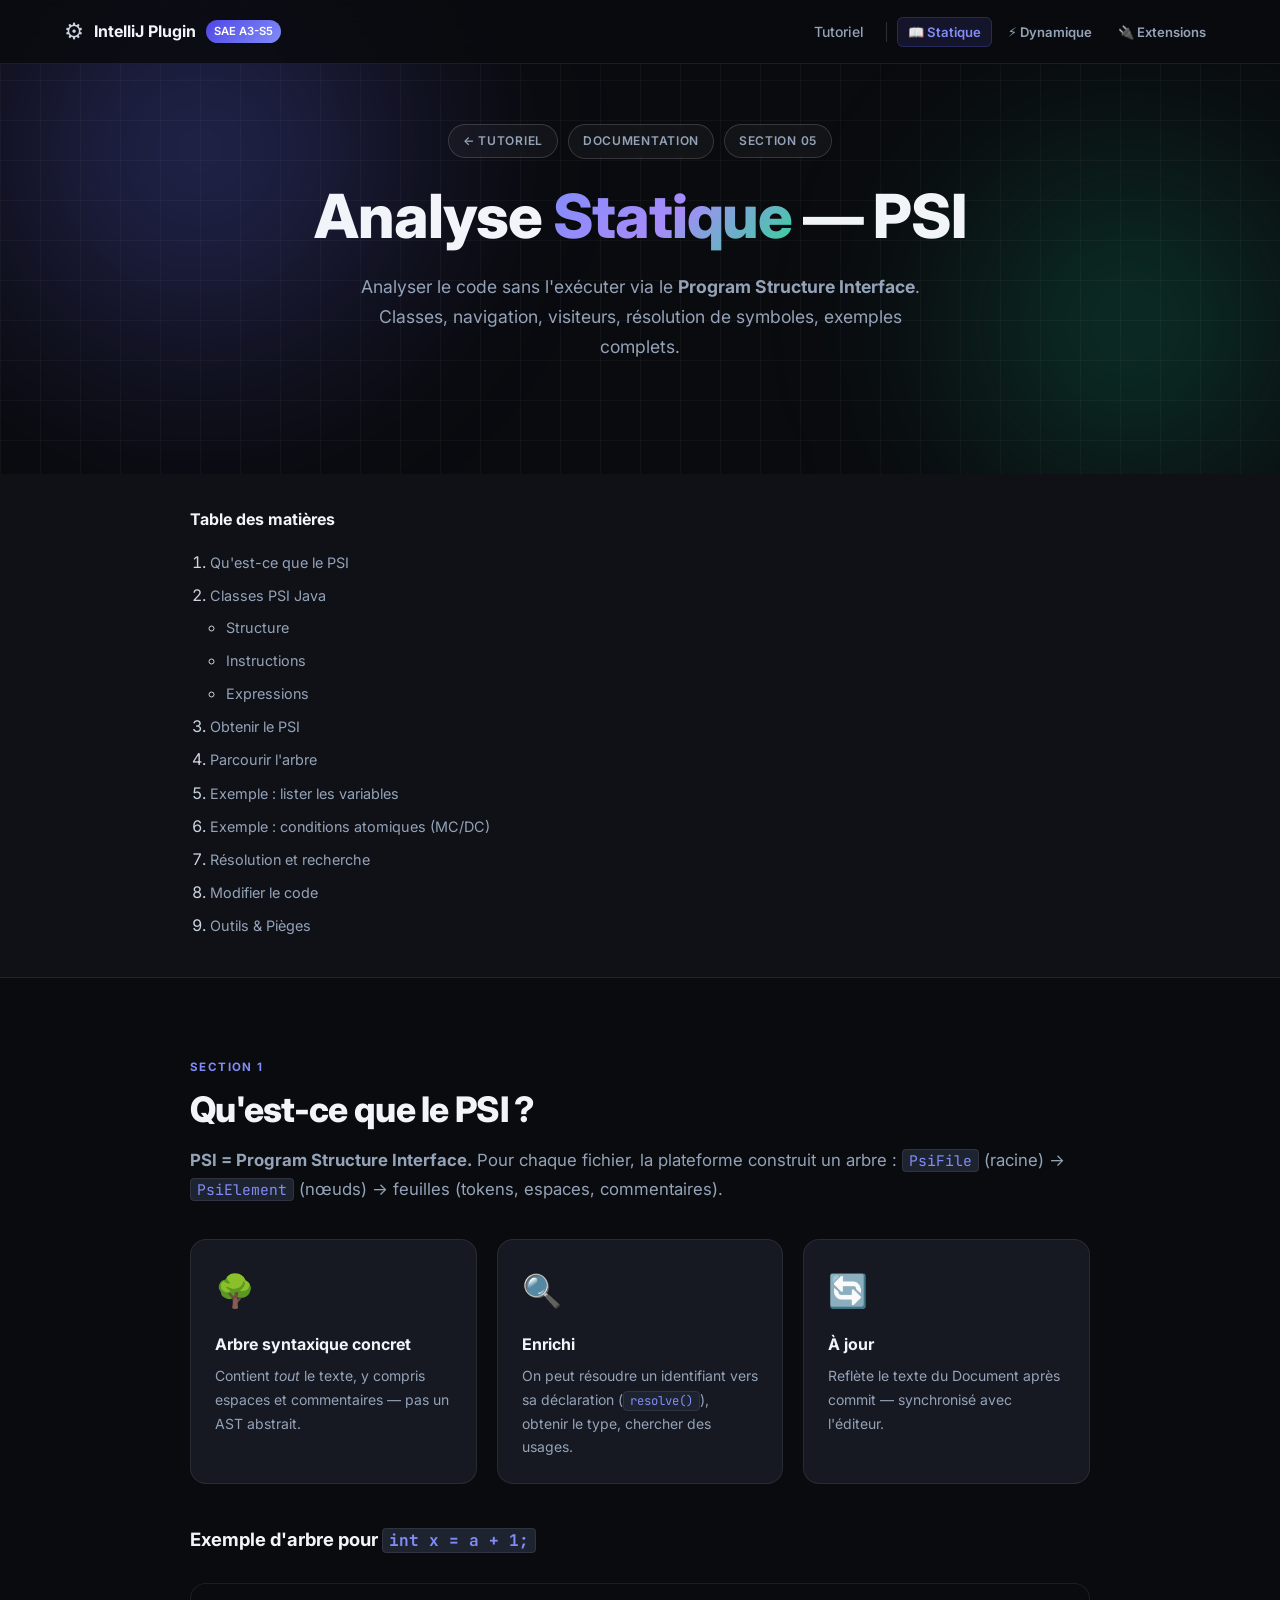
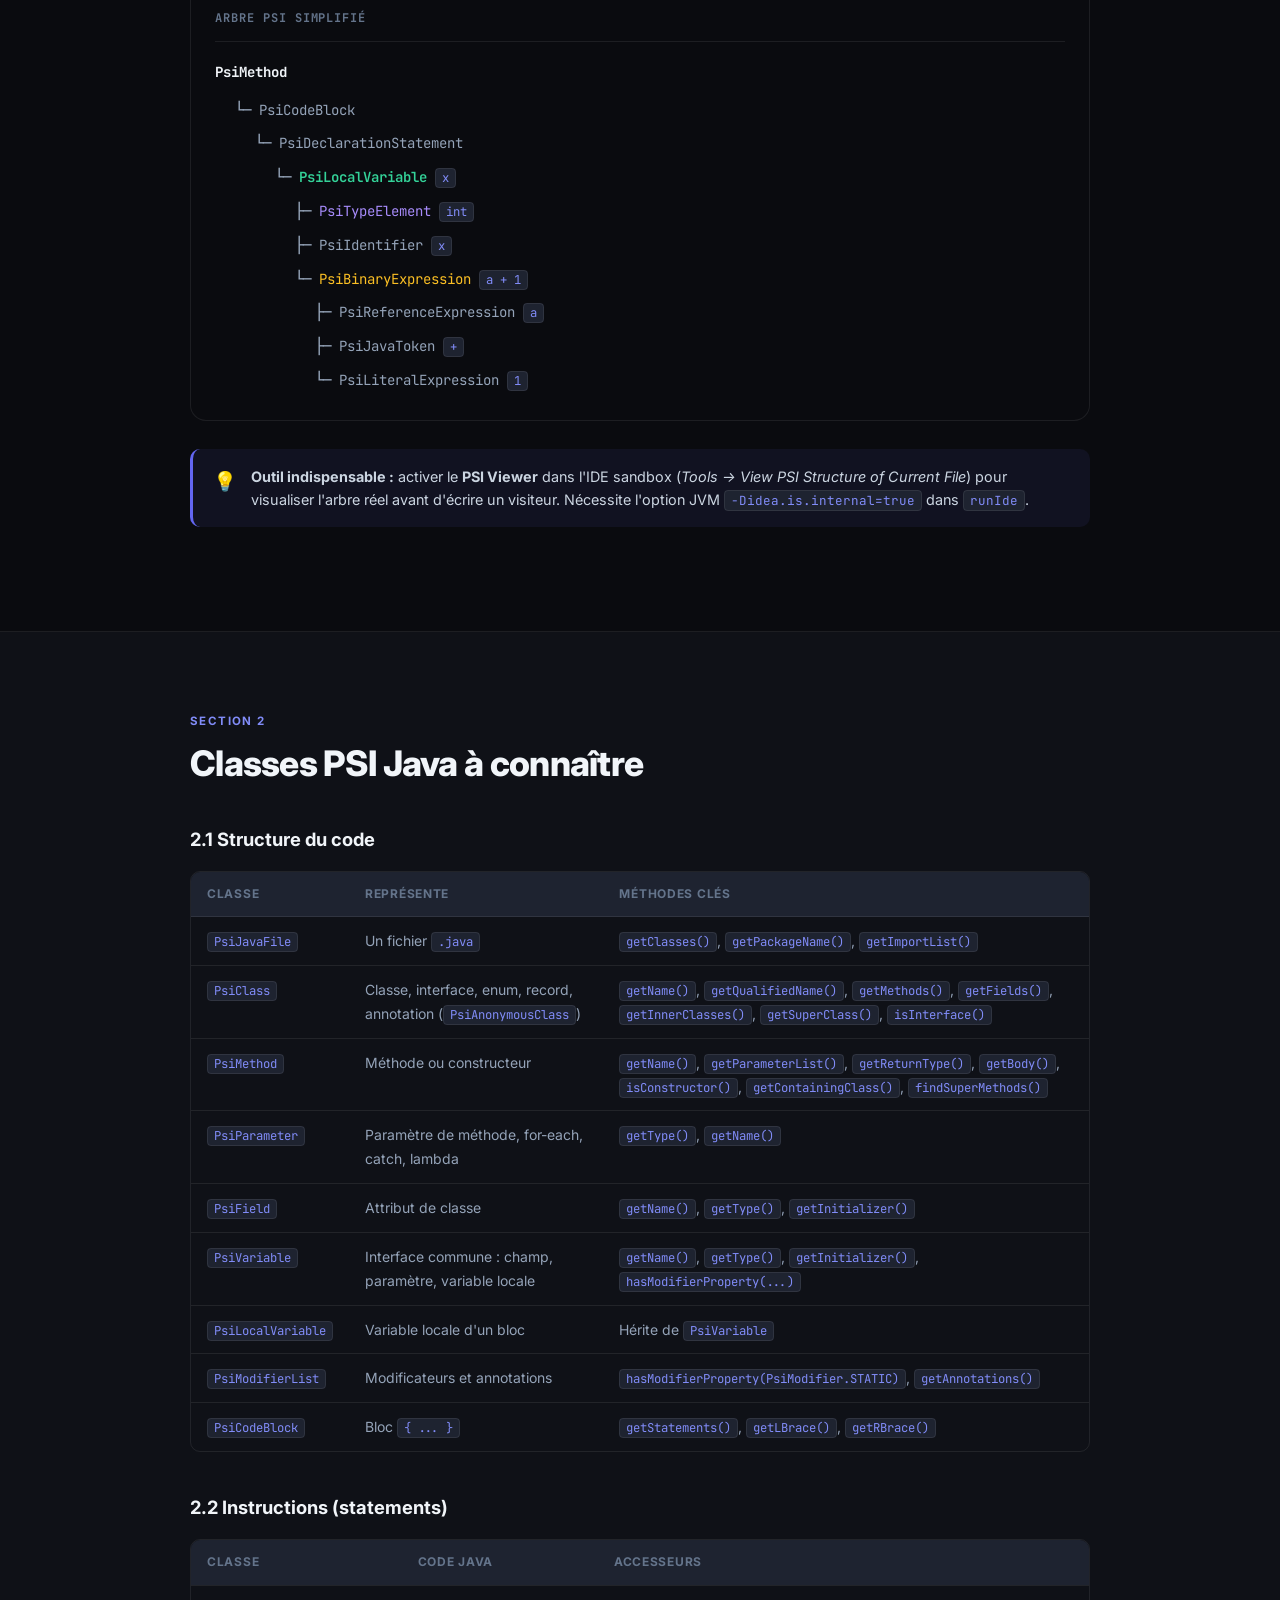
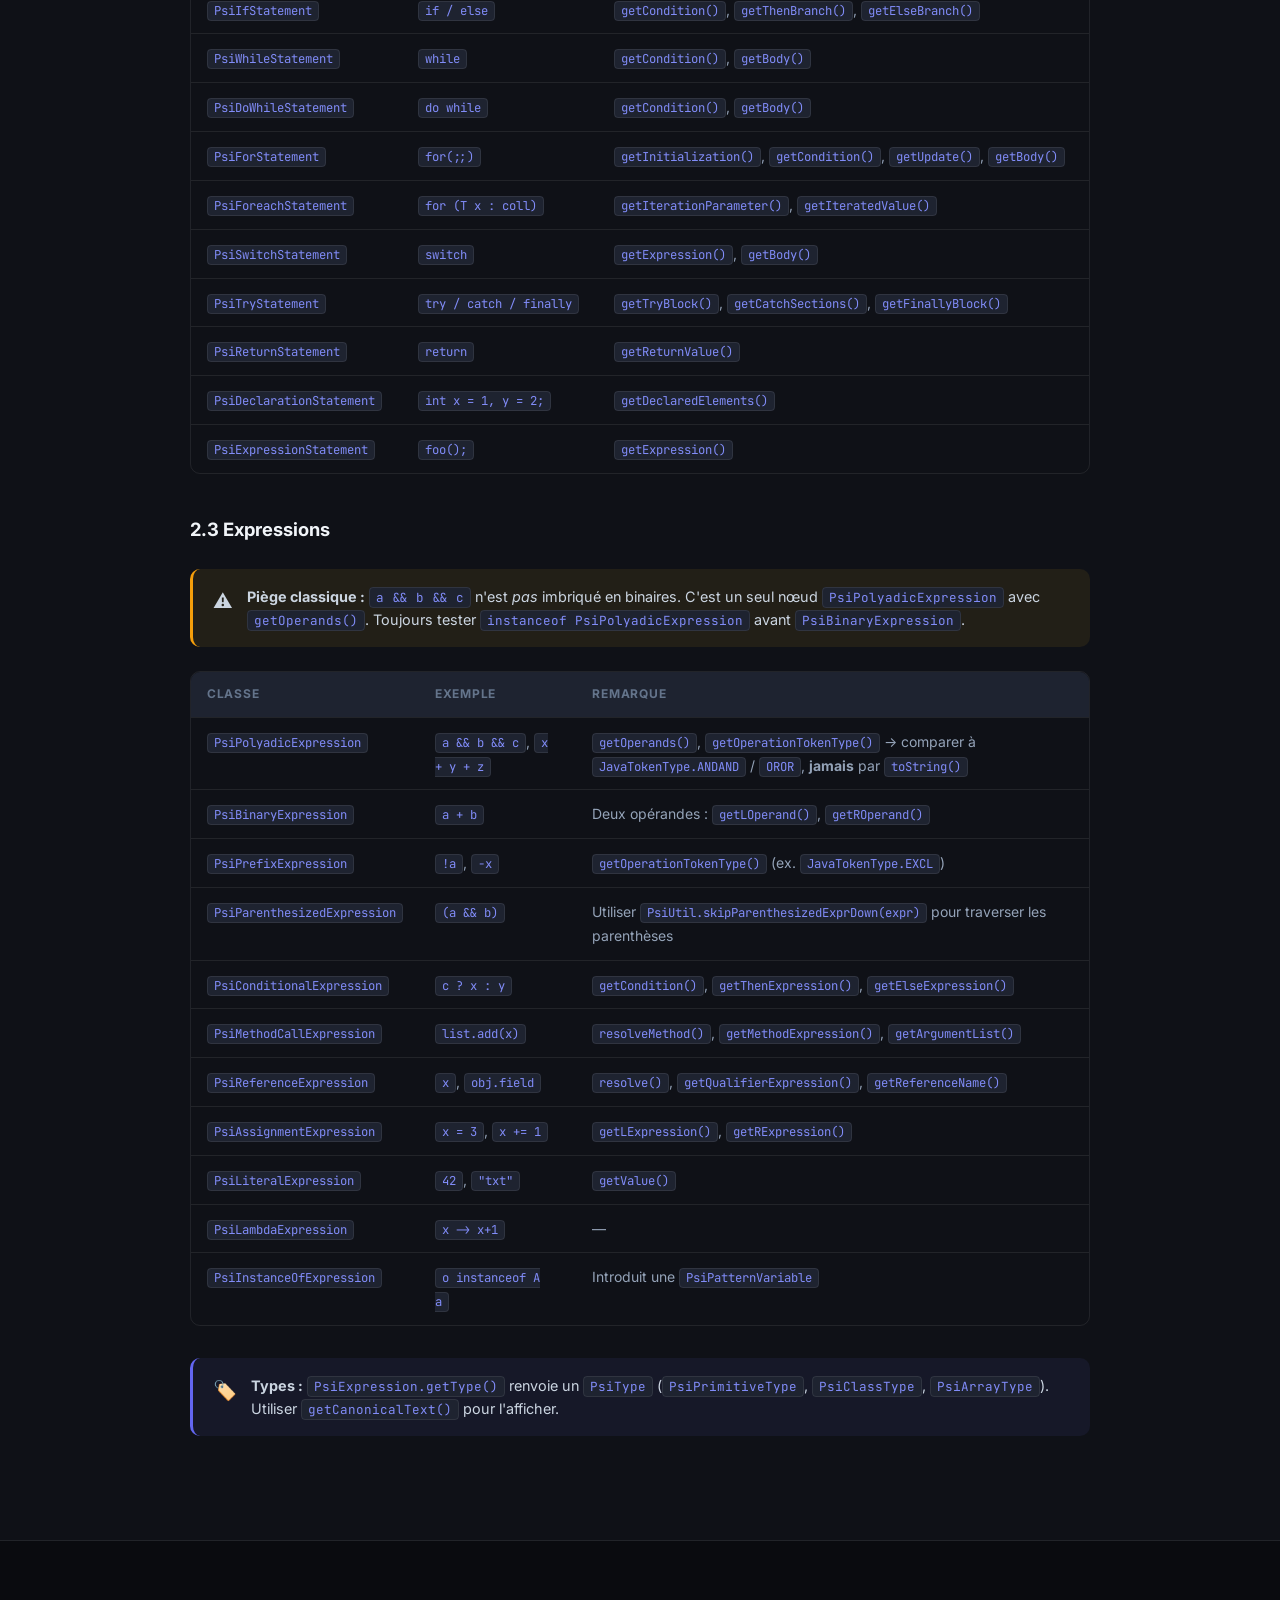
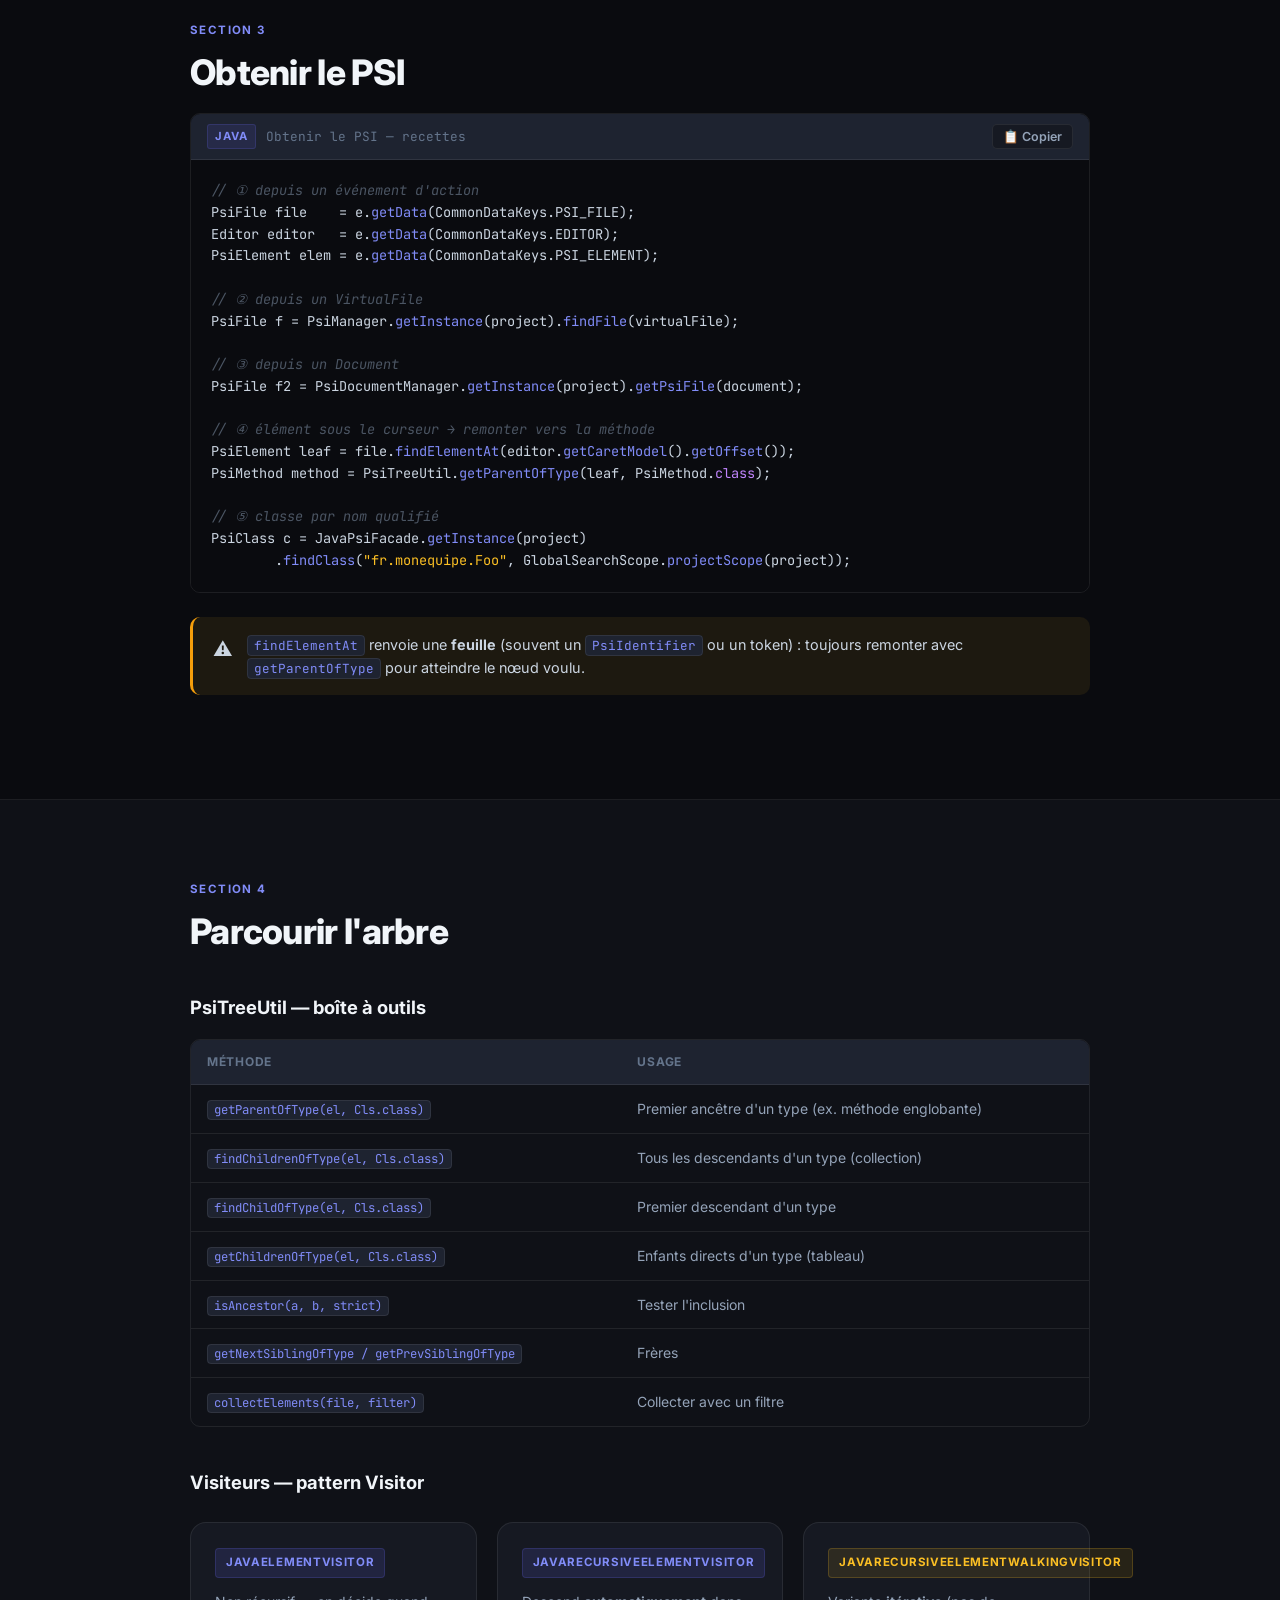
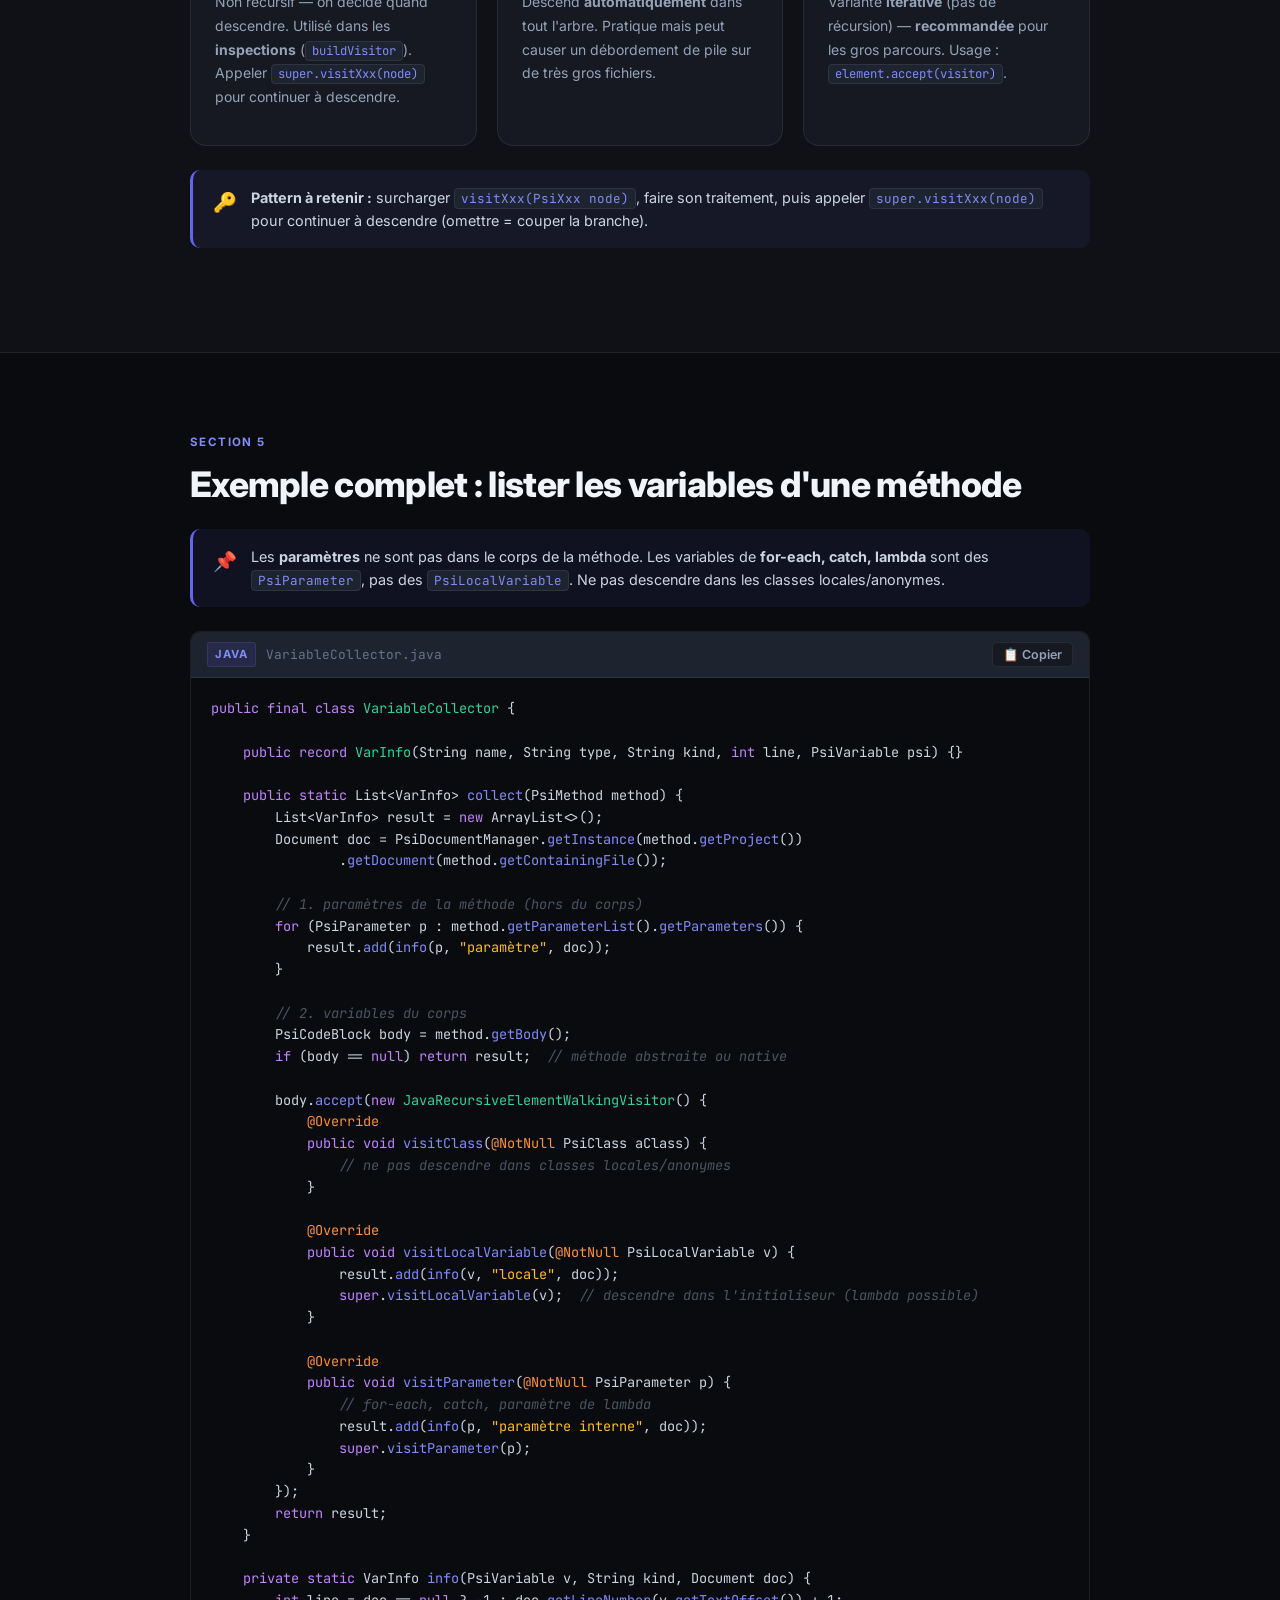
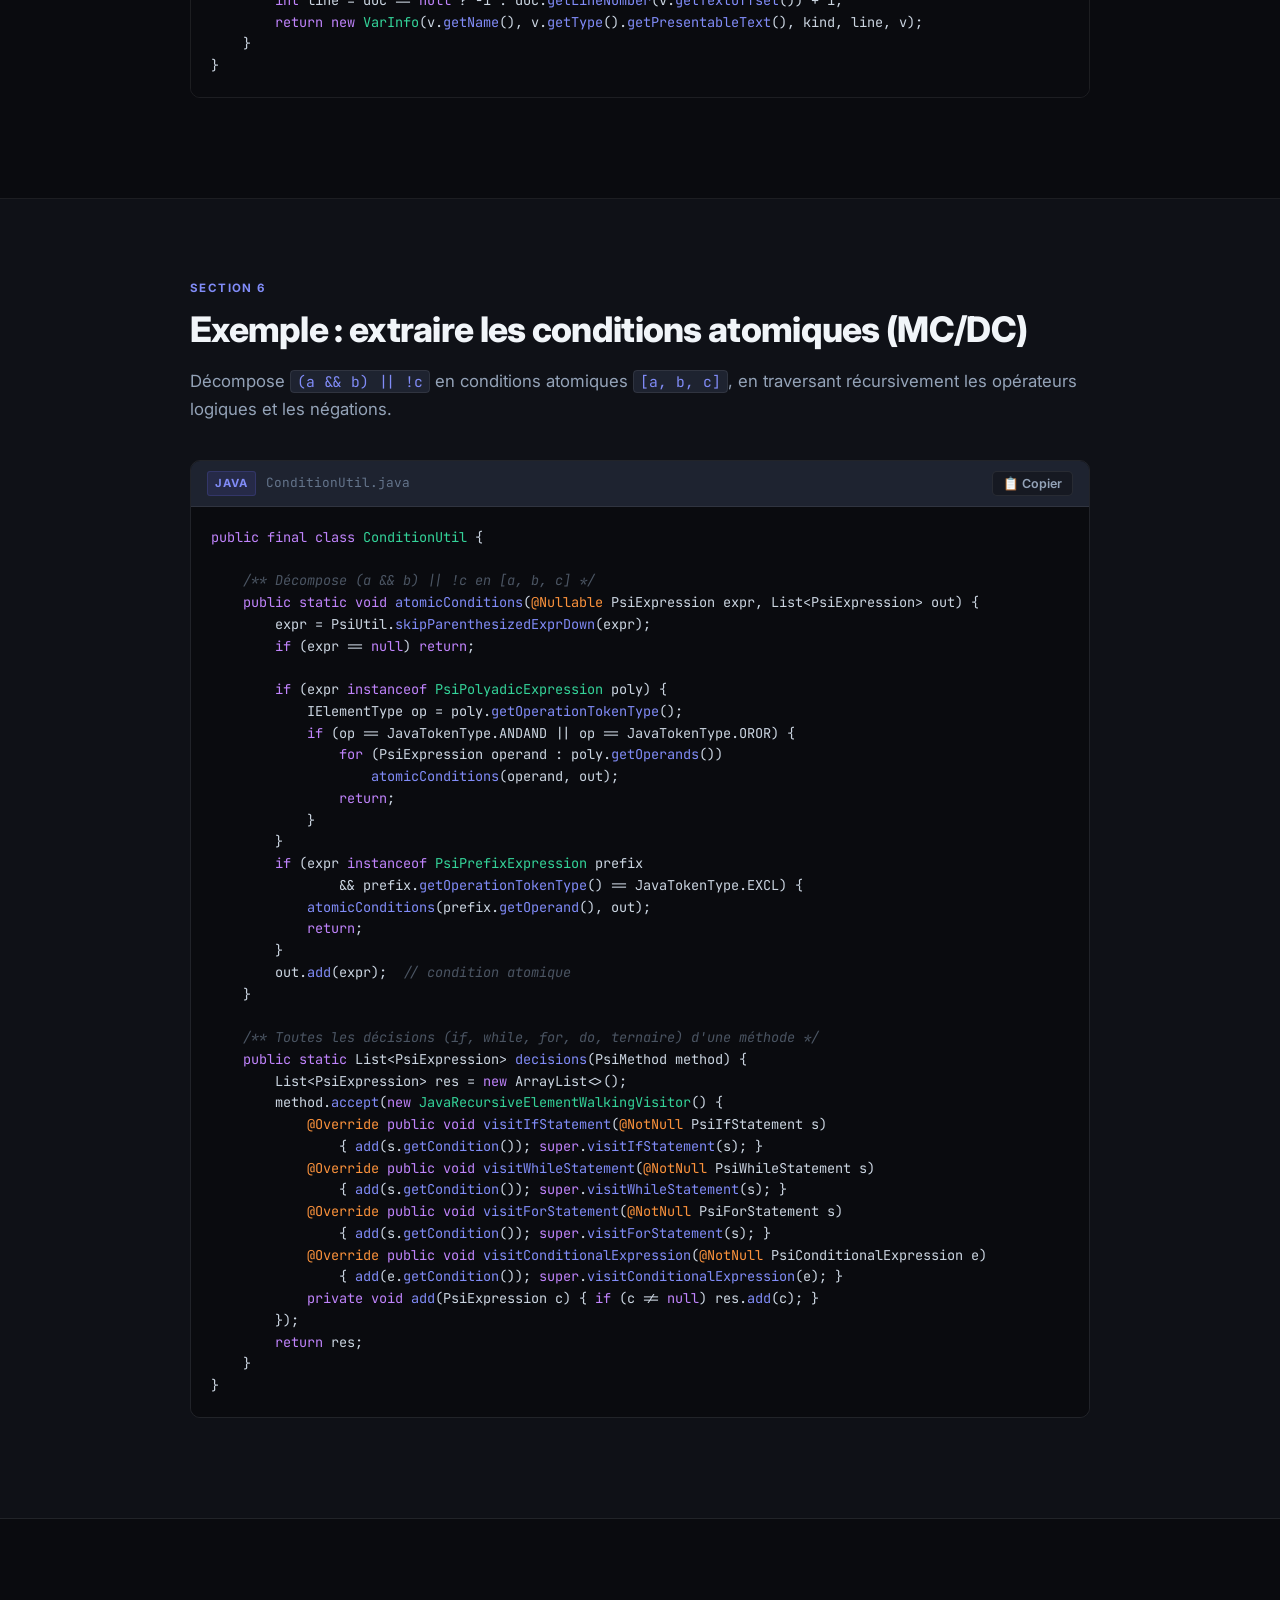
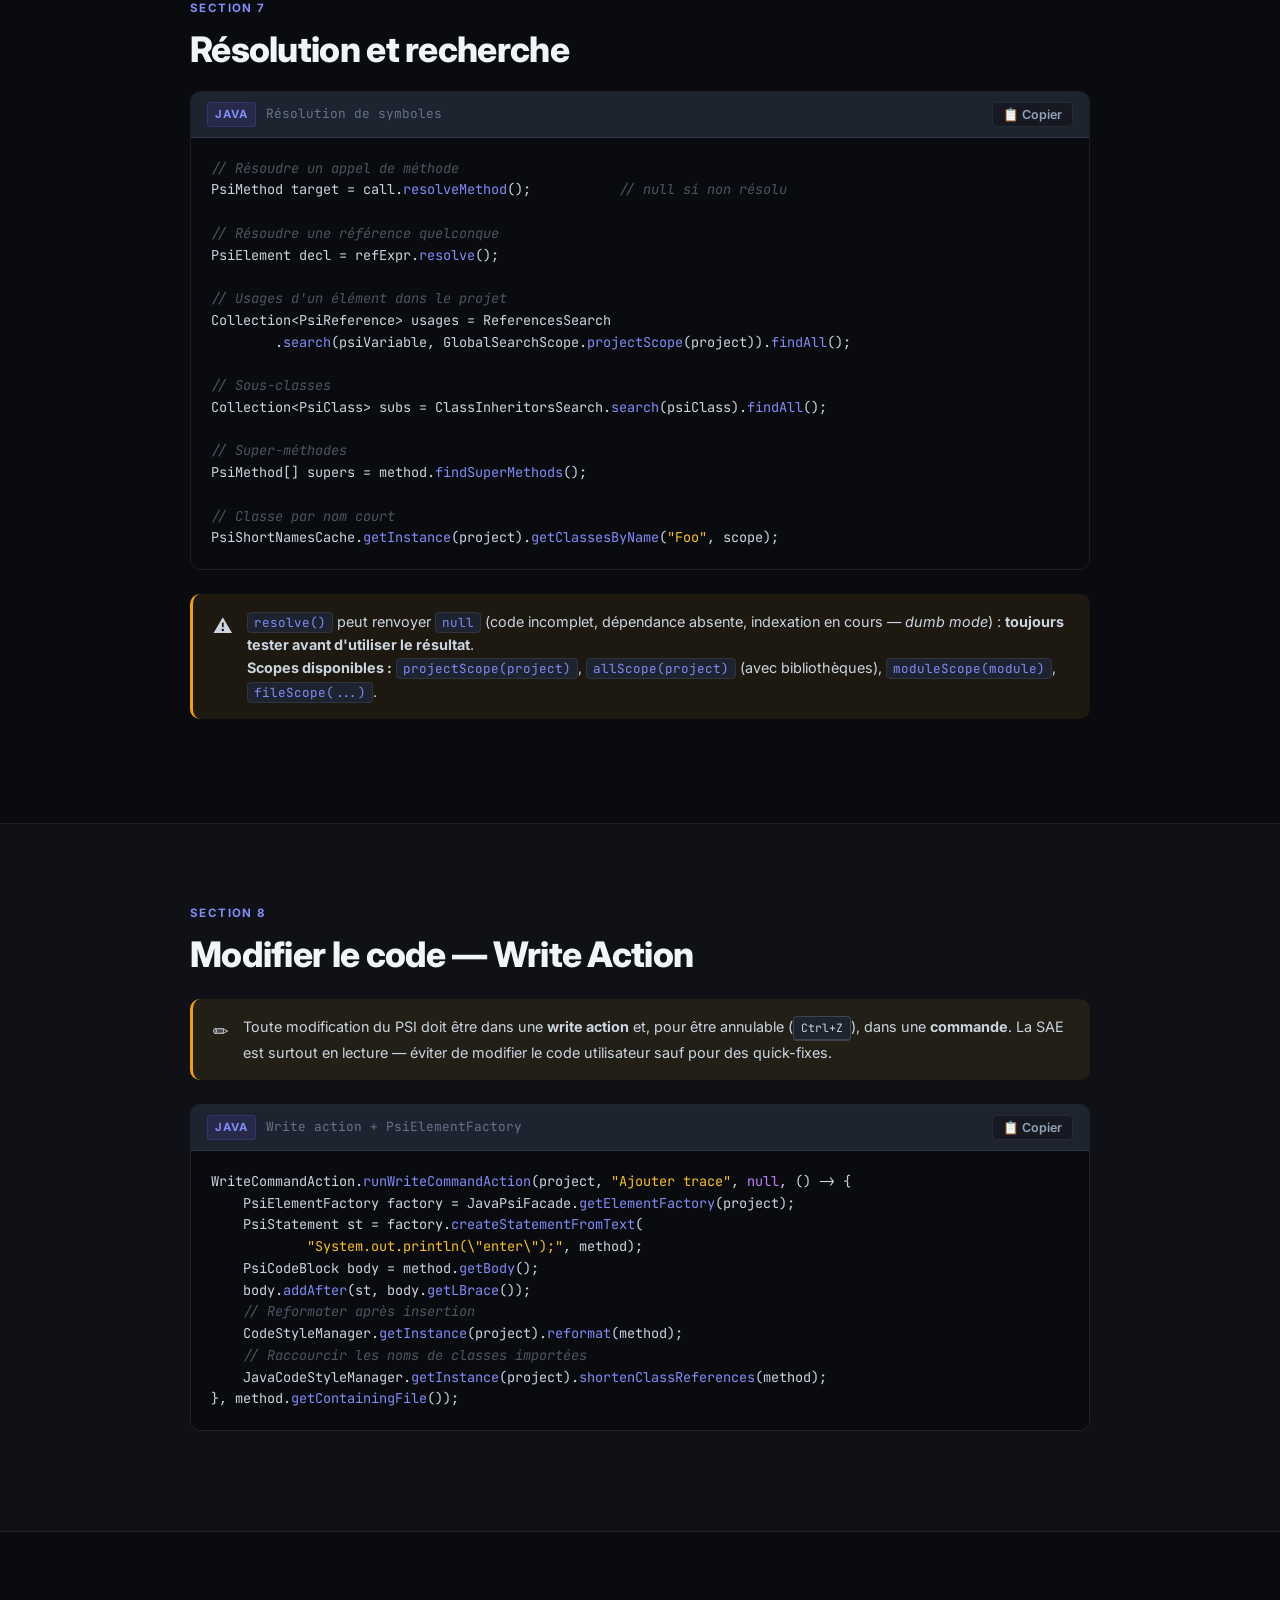
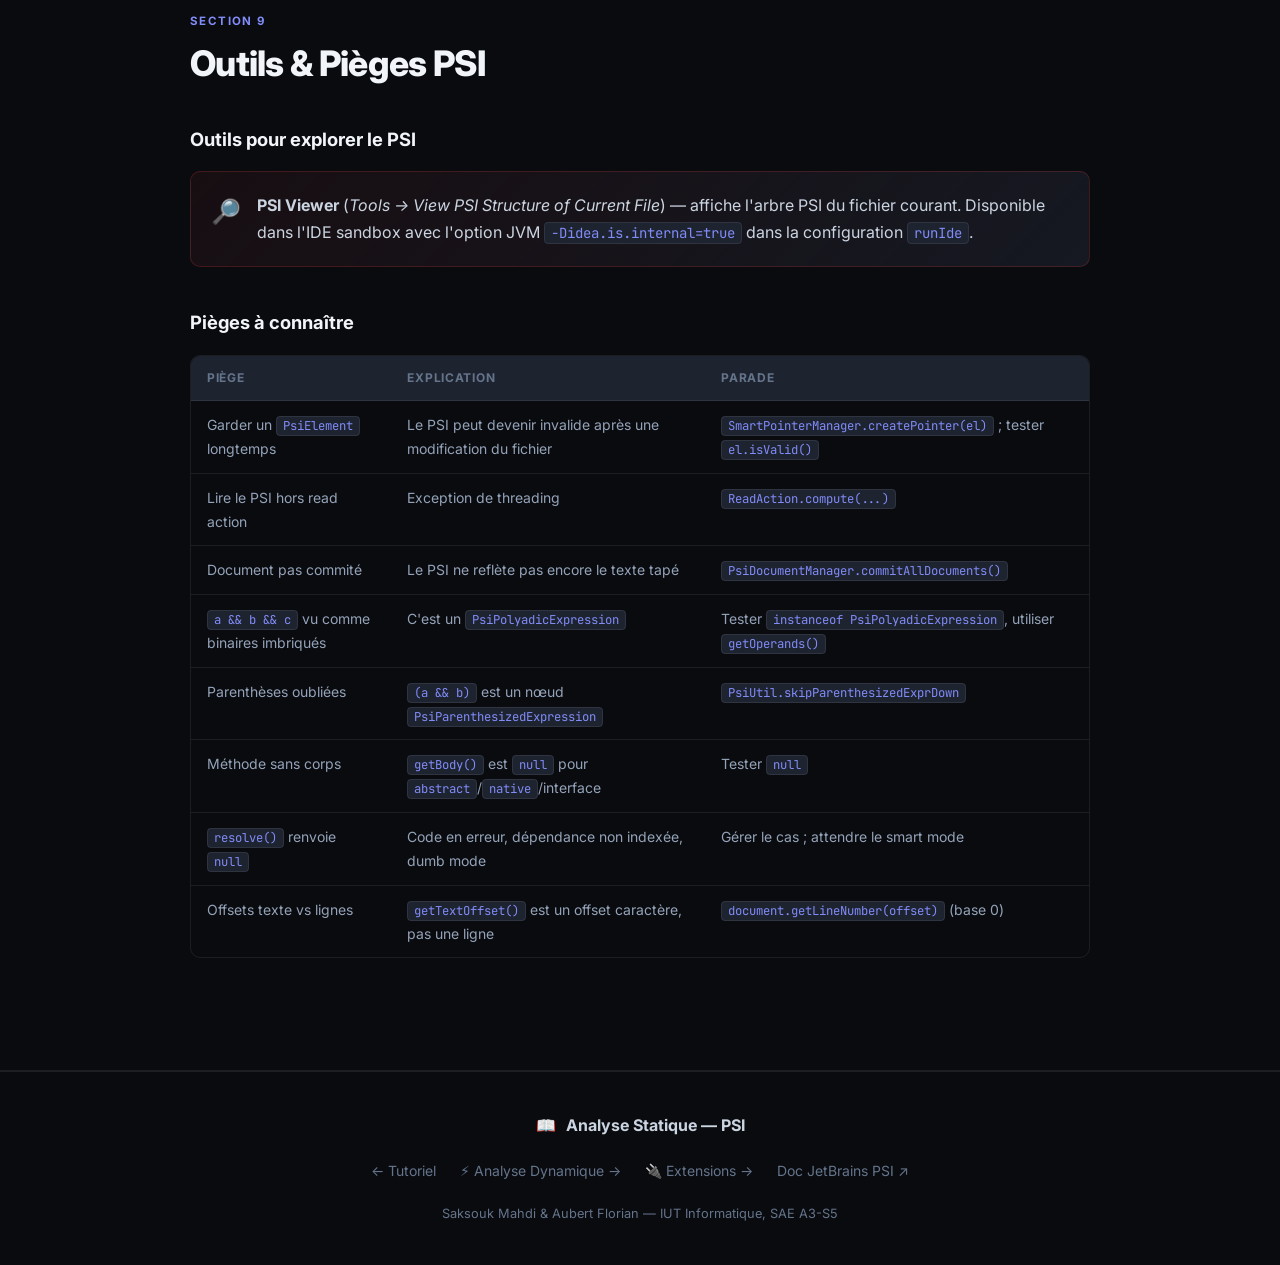
==== commit f22a02f1: "mise a jour dynamique" ====
--- a/annexe.html
+++ b/annexe.html
@@ -3,8 +3,8 @@
 <head>
   <meta charset="UTF-8" />
   <meta name="viewport" content="width=device-width, initial-scale=1.0" />
-  <title>Documentation Analyse Statique — Plugin IntelliJ SAE 3A</title>
-  <meta name="description" content="Documentation complète de l'analyse statique pour le plugin IntelliJ IDEA : PSI, actions, extension points, affichage des résultats. SAE A3-S5 IUT Informatique." />
+  <title>Analyse Statique — PSI — Plugin IntelliJ SAE 3A</title>
+  <meta name="description" content="Documentation complète de l'analyse statique PSI pour le plugin IntelliJ IDEA : classes, navigation, visiteurs, exemples. SAE A3-S5." />
   <link rel="preconnect" href="https://fonts.googleapis.com" />
   <link rel="preconnect" href="https://fonts.gstatic.com" crossorigin />
   <link href="https://fonts.googleapis.com/css2?family=Inter:wght@300;400;500;600;700;800&family=JetBrains+Mono:wght@400;500;700&display=swap" rel="stylesheet" />
@@ -12,672 +12,540 @@
 </head>
 <body class="annexe-page">
 
-  <!-- ── NAVBAR ── -->
   <nav class="navbar" id="navbar">
     <div class="nav-inner">
       <div class="nav-brand">
-        <a href="index.html" class="nav-back">← Retour au tutoriel</a>
+        <span class="nav-logo">⚙️</span>
+        <span class="nav-title">IntelliJ Plugin</span>
+        <span class="nav-badge">SAE A3-S5</span>
       </div>
       <ul class="nav-links">
-        <li><a href="#s1" class="nav-link">Statique vs Dynamique</a></li>
-        <li><a href="#s2" class="nav-link">Mécanismes</a></li>
-        <li><a href="#s3" class="nav-link">PSI</a></li>
-        <li><a href="#s4" class="nav-link">Système</a></li>
-        <li><a href="#s5" class="nav-link">Affichage</a></li>
-        <li><a href="#s6" class="nav-link">Exemple</a></li>
+        <li><a href="index.html" class="nav-link">Tutoriel</a></li>
+        <li class="nav-sep"></li>
+        <li><a href="annexe.html" class="nav-doc-link active-doc">📖 Statique</a></li>
+        <li><a href="dynamique.html" class="nav-doc-link">⚡ Dynamique</a></li>
+        <li><a href="extensions.html" class="nav-doc-link">🔌 Extensions</a></li>
       </ul>
+      <button class="hamburger" id="hamburger" aria-label="Menu"><span></span><span></span><span></span></button>
     </div>
   </nav>
 
-  <!-- ── HERO ANNEXE ── -->
   <header class="hero hero-small" id="annexe-hero">
     <div class="hero-bg">
-      <div class="orb orb-1" style="background: radial-gradient(circle, rgba(16,185,129,0.35) 0%, transparent 70%)"></div>
-      <div class="orb orb-2" style="background: radial-gradient(circle, rgba(59,130,246,0.3) 0%, transparent 70%)"></div>
+      <div class="orb orb-1" style="background:radial-gradient(circle,rgba(99,102,241,0.35) 0%,transparent 70%)"></div>
+      <div class="orb orb-2" style="background:radial-gradient(circle,rgba(16,185,129,0.28) 0%,transparent 70%)"></div>
       <div class="grid-overlay"></div>
     </div>
     <div class="hero-content">
       <div class="hero-meta">
-        <a href="index.html" class="hero-chip chip-link">← Tutoriel principal</a>
-        <span class="hero-chip">Annexe</span>
-      </div>
-      <h1 class="hero-title">
-        Documentation <span class="gradient-text-green">Analyse Statique</span>
-      </h1>
+        <a href="index.html" class="hero-chip chip-link">← Tutoriel</a>
+        <span class="hero-chip">Documentation</span>
+        <span class="hero-chip">Section 05</span>
+      </div>
+      <h1 class="hero-title">Analyse <span class="gradient-text">Statique</span> — PSI</h1>
       <p class="hero-subtitle">
-        Tout ce qui est nécessaire pour développer la partie <strong>analyse statique</strong>
-        du plugin : PSI, actions, extension points, et affichage des résultats.
+        Analyser le code sans l'exécuter via le <strong>Program Structure Interface</strong>.
+        Classes, navigation, visiteurs, résolution de symboles, exemples complets.
       </p>
     </div>
   </header>
 
-  <!-- ── TABLE DES MATIÈRES ── -->
   <div class="toc-wrapper" id="toc">
     <div class="toc-inner">
       <h2 class="toc-title">Table des matières</h2>
       <ol class="toc-list">
-        <li><a href="#s1">Statique vs Dynamique</a></li>
-        <li><a href="#s2">Les deux mécanismes d'extension</a>
+        <li><a href="#s1">Qu'est-ce que le PSI</a></li>
+        <li><a href="#s2">Classes PSI Java</a>
           <ul>
-            <li><a href="#s2-1">Actions</a></li>
-            <li><a href="#s2-2">Extension Points</a></li>
+            <li><a href="#s2-struct">Structure</a></li>
+            <li><a href="#s2-stmts">Instructions</a></li>
+            <li><a href="#s2-expr">Expressions</a></li>
           </ul>
         </li>
-        <li><a href="#s3">Classes PSI pour parcourir le code</a>
-          <ul>
-            <li><a href="#s3-1">Classes racines</a></li>
-            <li><a href="#s3-2">Structure du code</a></li>
-            <li><a href="#s3-3">Structures de contrôle</a></li>
-            <li><a href="#s3-4">Expressions</a></li>
-            <li><a href="#s3-5">Navigation dans l'arbre</a></li>
-          </ul>
-        </li>
-        <li><a href="#s4">Classes système (hors PSI)</a></li>
-        <li><a href="#s5">Où afficher les résultats</a></li>
-        <li><a href="#s6">Exemple complet</a></li>
-        <li><a href="#s7">Structure générale de plugin.xml</a></li>
-
+        <li><a href="#s3">Obtenir le PSI</a></li>
+        <li><a href="#s4">Parcourir l'arbre</a></li>
+        <li><a href="#s5">Exemple : lister les variables</a></li>
+        <li><a href="#s6">Exemple : conditions atomiques (MC/DC)</a></li>
+        <li><a href="#s7">Résolution et recherche</a></li>
+        <li><a href="#s8">Modifier le code</a></li>
+        <li><a href="#s9">Outils & Pièges</a></li>
       </ol>
     </div>
   </div>
 
-  <!-- ── MAIN ── -->
   <main class="main-content annexe-main">
 
-    <!-- S1 -->
+    <!-- S1 : PSI -->
     <section class="tuto-section" id="s1">
       <div class="section-inner">
         <div class="section-label">Section 1</div>
-        <h2 class="section-title">Statique vs Dynamique</h2>
-        <div class="compare-grid">
-          <div class="compare-card compare-static">
-            <div class="compare-icon">📖</div>
-            <h3>Analyse Statique</h3>
-            <p>
-              Lit le texte du code source et en déduit des informations (variables déclarées,
-              structure des branches, conditions composées) <strong>sans jamais exécuter le programme</strong>.
-              Tout se base sur le <strong>PSI</strong> (Program Structure Interface), l'arbre syntaxique
-              qu'IntelliJ construit automatiquement pour chaque fichier ouvert.
-            </p>
-            <div class="compare-badge">✅ Couvert par ce document</div>
-          </div>
-          <div class="compare-card compare-dynamic">
-            <div class="compare-icon">▶️</div>
-            <h3>Analyse Dynamique</h3>
-            <p>
-              Basée sur l'<strong>exécution réelle</strong> du programme.
-              JaCoCo, instrumentation du bytecode…
-              Cette partie fait l'objet d'un document séparé.
-            </p>
-            <div class="compare-badge compare-badge-off">❌ Non couvert ici</div>
-          </div>
-        </div>
-      </div>
-    </section>
-
-    <!-- S2 -->
+        <h2 class="section-title">Qu'est-ce que le PSI ?</h2>
+        <p class="section-lead">
+          <strong>PSI = Program Structure Interface.</strong> Pour chaque fichier, la plateforme construit un arbre :
+          <code>PsiFile</code> (racine) → <code>PsiElement</code> (nœuds) → feuilles (tokens, espaces, commentaires).
+        </p>
+        <div class="info-cards">
+          <div class="info-card">
+            <div class="info-card-icon">🌳</div>
+            <h3>Arbre syntaxique concret</h3>
+            <p>Contient <em>tout</em> le texte, y compris espaces et commentaires — pas un AST abstrait.</p>
+          </div>
+          <div class="info-card">
+            <div class="info-card-icon">🔍</div>
+            <h3>Enrichi</h3>
+            <p>On peut résoudre un identifiant vers sa déclaration (<code>resolve()</code>), obtenir le type, chercher des usages.</p>
+          </div>
+          <div class="info-card">
+            <div class="info-card-icon">🔄</div>
+            <h3>À jour</h3>
+            <p>Reflète le texte du Document après commit — synchronisé avec l'éditeur.</p>
+          </div>
+        </div>
+
+        <h3 class="subsection-title">Exemple d'arbre pour <code>int x = a + 1;</code></h3>
+        <div class="tree-container">
+          <div class="tree-title">Arbre PSI simplifié</div>
+          <div class="file-tree">
+            <div class="tree-node root psi-root-node">PsiMethod</div>
+            <div class="tree-node l1">└─ PsiCodeBlock</div>
+            <div class="tree-node l2">└─ PsiDeclarationStatement</div>
+            <div class="tree-node l3">└─ <span class="hl-class">PsiLocalVariable</span> <code>x</code></div>
+            <div class="tree-node l4">├─ <span class="hl-type">PsiTypeElement</span> <code>int</code></div>
+            <div class="tree-node l4">├─ PsiIdentifier <code>x</code></div>
+            <div class="tree-node l4">└─ <span class="hl-expr">PsiBinaryExpression</span> <code>a + 1</code></div>
+            <div class="tree-node l5">├─ PsiReferenceExpression <code>a</code></div>
+            <div class="tree-node l5">├─ PsiJavaToken <code>+</code></div>
+            <div class="tree-node l5">└─ PsiLiteralExpression <code>1</code></div>
+          </div>
+        </div>
+
+        <div class="callout callout-info">
+          <div class="callout-icon">💡</div>
+          <div>
+            <strong>Outil indispensable :</strong> activer le <strong>PSI Viewer</strong> dans l'IDE sandbox
+            (<em>Tools → View PSI Structure of Current File</em>) pour visualiser l'arbre réel avant d'écrire un visiteur.
+            Nécessite l'option JVM <code>-Didea.is.internal=true</code> dans <code>runIde</code>.
+          </div>
+        </div>
+      </div>
+    </section>
+
+    <!-- S2 : Classes PSI -->
     <section class="tuto-section alt-bg" id="s2">
       <div class="section-inner">
         <div class="section-label">Section 2</div>
-        <h2 class="section-title">Les deux mécanismes d'extension</h2>
-        <p class="section-lead">
-          Un plugin IntelliJ s'accroche à l'IDE de deux façons différentes, déclarées dans <code>plugin.xml</code>.
-        </p>
-
-        <div class="callout callout-key" id="callout-key-diff">
-          <div class="callout-icon">🔑</div>
-          <div><strong>Différence clé :</strong> une action attend un clic, un extension point réagit à un événement de l'IDE.</div>
-        </div>
-
-        <!-- 2.1 Actions -->
-        <h3 class="subsection-title" id="s2-1">2.1 Les actions (<code>&lt;actions&gt;</code>)</h3>
-        <p>
-          Une action est un <strong>déclencheur manuel</strong> : l'utilisateur doit cliquer
-          (menu, bouton, raccourci clavier) pour qu'elle s'exécute.
-        </p>
-
-        <div class="info-pills">
-          <div class="pill">
-            <strong>Classe de base :</strong>
-            <code>com.intellij.openapi.actionSystem.AnAction</code>
-          </div>
-          <div class="pill">
-            <strong>Méthode à implémenter :</strong>
-            <code>actionPerformed(AnActionEvent e)</code>
-          </div>
-        </div>
-
+        <h2 class="section-title">Classes PSI Java à connaître</h2>
+
+        <!-- Structure -->
+        <h3 class="subsection-title" id="s2-struct">2.1 Structure du code</h3>
+        <div class="table-wrapper">
+          <table class="data-table">
+            <thead><tr><th>Classe</th><th>Représente</th><th>Méthodes clés</th></tr></thead>
+            <tbody>
+              <tr><td><code>PsiJavaFile</code></td><td>Un fichier <code>.java</code></td><td><code>getClasses()</code>, <code>getPackageName()</code>, <code>getImportList()</code></td></tr>
+              <tr>
+                <td><code>PsiClass</code></td>
+                <td>Classe, interface, enum, record, annotation (<code>PsiAnonymousClass</code>)</td>
+                <td><code>getName()</code>, <code>getQualifiedName()</code>, <code>getMethods()</code>, <code>getFields()</code>, <code>getInnerClasses()</code>, <code>getSuperClass()</code>, <code>isInterface()</code></td>
+              </tr>
+              <tr>
+                <td><code>PsiMethod</code></td>
+                <td>Méthode ou constructeur</td>
+                <td><code>getName()</code>, <code>getParameterList()</code>, <code>getReturnType()</code>, <code>getBody()</code>, <code>isConstructor()</code>, <code>getContainingClass()</code>, <code>findSuperMethods()</code></td>
+              </tr>
+              <tr><td><code>PsiParameter</code></td><td>Paramètre de méthode, for-each, catch, lambda</td><td><code>getType()</code>, <code>getName()</code></td></tr>
+              <tr><td><code>PsiField</code></td><td>Attribut de classe</td><td><code>getName()</code>, <code>getType()</code>, <code>getInitializer()</code></td></tr>
+              <tr><td><code>PsiVariable</code></td><td>Interface commune : champ, paramètre, variable locale</td><td><code>getName()</code>, <code>getType()</code>, <code>getInitializer()</code>, <code>hasModifierProperty(...)</code></td></tr>
+              <tr><td><code>PsiLocalVariable</code></td><td>Variable locale d'un bloc</td><td>Hérite de <code>PsiVariable</code></td></tr>
+              <tr><td><code>PsiModifierList</code></td><td>Modificateurs et annotations</td><td><code>hasModifierProperty(PsiModifier.STATIC)</code>, <code>getAnnotations()</code></td></tr>
+              <tr><td><code>PsiCodeBlock</code></td><td>Bloc <code>{ ... }</code></td><td><code>getStatements()</code>, <code>getLBrace()</code>, <code>getRBrace()</code></td></tr>
+            </tbody>
+          </table>
+        </div>
+
+        <!-- Instructions -->
+        <h3 class="subsection-title" id="s2-stmts">2.2 Instructions (statements)</h3>
+        <div class="table-wrapper">
+          <table class="data-table">
+            <thead><tr><th>Classe</th><th>Code Java</th><th>Accesseurs</th></tr></thead>
+            <tbody>
+              <tr><td><code>PsiIfStatement</code></td><td><code>if / else</code></td><td><code>getCondition()</code>, <code>getThenBranch()</code>, <code>getElseBranch()</code></td></tr>
+              <tr><td><code>PsiWhileStatement</code></td><td><code>while</code></td><td><code>getCondition()</code>, <code>getBody()</code></td></tr>
+              <tr><td><code>PsiDoWhileStatement</code></td><td><code>do while</code></td><td><code>getCondition()</code>, <code>getBody()</code></td></tr>
+              <tr><td><code>PsiForStatement</code></td><td><code>for(;;)</code></td><td><code>getInitialization()</code>, <code>getCondition()</code>, <code>getUpdate()</code>, <code>getBody()</code></td></tr>
+              <tr><td><code>PsiForeachStatement</code></td><td><code>for (T x : coll)</code></td><td><code>getIterationParameter()</code>, <code>getIteratedValue()</code></td></tr>
+              <tr><td><code>PsiSwitchStatement</code></td><td><code>switch</code></td><td><code>getExpression()</code>, <code>getBody()</code></td></tr>
+              <tr><td><code>PsiTryStatement</code></td><td><code>try / catch / finally</code></td><td><code>getTryBlock()</code>, <code>getCatchSections()</code>, <code>getFinallyBlock()</code></td></tr>
+              <tr><td><code>PsiReturnStatement</code></td><td><code>return</code></td><td><code>getReturnValue()</code></td></tr>
+              <tr><td><code>PsiDeclarationStatement</code></td><td><code>int x = 1, y = 2;</code></td><td><code>getDeclaredElements()</code></td></tr>
+              <tr><td><code>PsiExpressionStatement</code></td><td><code>foo();</code></td><td><code>getExpression()</code></td></tr>
+            </tbody>
+          </table>
+        </div>
+
+        <!-- Expressions -->
+        <h3 class="subsection-title" id="s2-expr">2.3 Expressions</h3>
+        <div class="callout callout-warning">
+          <div class="callout-icon">⚠️</div>
+          <div>
+            <strong>Piège classique :</strong> <code>a &amp;&amp; b &amp;&amp; c</code> n'est <em>pas</em> imbriqué en binaires. C'est
+            un seul nœud <code>PsiPolyadicExpression</code> avec <code>getOperands()</code>.
+            Toujours tester <code>instanceof PsiPolyadicExpression</code> avant <code>PsiBinaryExpression</code>.
+          </div>
+        </div>
+        <div class="table-wrapper">
+          <table class="data-table">
+            <thead><tr><th>Classe</th><th>Exemple</th><th>Remarque</th></tr></thead>
+            <tbody>
+              <tr><td><code>PsiPolyadicExpression</code></td><td><code>a &amp;&amp; b &amp;&amp; c</code>, <code>x + y + z</code></td><td><code>getOperands()</code>, <code>getOperationTokenType()</code> → comparer à <code>JavaTokenType.ANDAND</code> / <code>OROR</code>, <strong>jamais</strong> par <code>toString()</code></td></tr>
+              <tr><td><code>PsiBinaryExpression</code></td><td><code>a + b</code></td><td>Deux opérandes : <code>getLOperand()</code>, <code>getROperand()</code></td></tr>
+              <tr><td><code>PsiPrefixExpression</code></td><td><code>!a</code>, <code>-x</code></td><td><code>getOperationTokenType()</code> (ex. <code>JavaTokenType.EXCL</code>)</td></tr>
+              <tr><td><code>PsiParenthesizedExpression</code></td><td><code>(a &amp;&amp; b)</code></td><td>Utiliser <code>PsiUtil.skipParenthesizedExprDown(expr)</code> pour traverser les parenthèses</td></tr>
+              <tr><td><code>PsiConditionalExpression</code></td><td><code>c ? x : y</code></td><td><code>getCondition()</code>, <code>getThenExpression()</code>, <code>getElseExpression()</code></td></tr>
+              <tr><td><code>PsiMethodCallExpression</code></td><td><code>list.add(x)</code></td><td><code>resolveMethod()</code>, <code>getMethodExpression()</code>, <code>getArgumentList()</code></td></tr>
+              <tr><td><code>PsiReferenceExpression</code></td><td><code>x</code>, <code>obj.field</code></td><td><code>resolve()</code>, <code>getQualifierExpression()</code>, <code>getReferenceName()</code></td></tr>
+              <tr><td><code>PsiAssignmentExpression</code></td><td><code>x = 3</code>, <code>x += 1</code></td><td><code>getLExpression()</code>, <code>getRExpression()</code></td></tr>
+              <tr><td><code>PsiLiteralExpression</code></td><td><code>42</code>, <code>"txt"</code></td><td><code>getValue()</code></td></tr>
+              <tr><td><code>PsiLambdaExpression</code></td><td><code>x -> x+1</code></td><td>—</td></tr>
+              <tr><td><code>PsiInstanceOfExpression</code></td><td><code>o instanceof A a</code></td><td>Introduit une <code>PsiPatternVariable</code></td></tr>
+            </tbody>
+          </table>
+        </div>
+        <div class="callout callout-info">
+          <div class="callout-icon">🏷️</div>
+          <div><strong>Types :</strong> <code>PsiExpression.getType()</code> renvoie un <code>PsiType</code> (<code>PsiPrimitiveType</code>, <code>PsiClassType</code>, <code>PsiArrayType</code>). Utiliser <code>getCanonicalText()</code> pour l'afficher.</div>
+        </div>
+      </div>
+    </section>
+
+    <!-- S3 : Obtenir le PSI -->
+    <section class="tuto-section" id="s3">
+      <div class="section-inner">
+        <div class="section-label">Section 3</div>
+        <h2 class="section-title">Obtenir le PSI</h2>
         <div class="code-block-wrapper">
           <div class="code-header">
             <span class="code-lang">Java</span>
-            <span class="code-file">MonAction.java</span>
-            <button class="copy-btn" data-target="code-action-java" aria-label="Copier">📋 Copier</button>
-          </div>
-          <pre class="code-block" id="code-action-java"><code><span class="java-ann">@Override</span>
-<span class="java-kw">public void</span> <span class="java-fn">actionPerformed</span>(<span class="java-ann">@NotNull</span> AnActionEvent e) {
-    <span class="java-comment">// Code exécuté au clic</span>
-}</code></pre>
-        </div>
-
-        <div class="code-block-wrapper">
-          <div class="code-header">
-            <span class="code-lang">XML</span>
-            <span class="code-file">plugin.xml — déclaration action</span>
-            <button class="copy-btn" data-target="code-action-xml" aria-label="Copier">📋 Copier</button>
-          </div>
-          <pre class="code-block" id="code-action-xml"><code><span class="xml-tag">&lt;actions&gt;</span>
-    <span class="xml-tag">&lt;action</span> <span class="xml-attr">id</span>=<span class="xml-str">"fr.umontpellier.iut.MonAction"</span>
-            <span class="xml-attr">class</span>=<span class="xml-str">"fr.umontpellier.iut.MonAction"</span>
-            <span class="xml-attr">text</span>=<span class="xml-str">"Mon action"</span>
-            <span class="xml-attr">description</span>=<span class="xml-str">"Description affichée en infobulle"</span><span class="xml-tag">&gt;</span>
-        <span class="xml-tag">&lt;add-to-group</span> <span class="xml-attr">group-id</span>=<span class="xml-str">"EditorPopupMenu"</span> <span class="xml-attr">anchor</span>=<span class="xml-str">"last"</span><span class="xml-tag">/&gt;</span>
-    <span class="xml-tag">&lt;/action&gt;</span>
-<span class="xml-tag">&lt;/actions&gt;</span></code></pre>
-        </div>
-
-        <h4 class="table-title">Groupes disponibles pour <code>add-to-group</code></h4>
-        <div class="table-wrapper">
-          <table class="data-table">
-            <thead>
-              <tr><th>group-id</th><th>Emplacement</th></tr>
-            </thead>
-            <tbody>
-              <tr><td><code>EditorPopupMenu</code></td><td>Clic droit dans le texte de l'éditeur</td></tr>
-              <tr><td><code>EditorGutterPopupMenu</code></td><td>Clic droit dans la marge (numéros de ligne)</td></tr>
-              <tr><td><code>ProjectViewPopupMenu</code></td><td>Clic droit sur un fichier/dossier dans l'arborescence du projet</td></tr>
-              <tr><td><code>MainMenu</code></td><td>Barre de menu principale (en haut)</td></tr>
-              <tr><td><code>ToolsMenu</code></td><td>Sous-menu <strong>Tools</strong> existant</td></tr>
-              <tr><td><code>ToolbarActions</code></td><td>Barre d'outils (icônes)</td></tr>
-            </tbody>
-          </table>
-        </div>
-
-        <div class="callout callout-info">
-          <div class="callout-icon">💡</div>
-          <div>
-            Une action peut apparaître dans <strong>plusieurs groupes à la fois</strong>
-            (plusieurs balises <code>&lt;add-to-group&gt;</code>), et peut avoir un raccourci clavier :
-            <br/><code class="inline-code">&lt;keyboard-shortcut keymap="$default" first-keystroke="ctrl alt G"/&gt;</code>
-          </div>
-        </div>
-
-        <!-- 2.2 Extension Points -->
-        <h3 class="subsection-title" id="s2-2">2.2 Les extension points (<code>&lt;extensions&gt;</code>)</h3>
-        <p>
-          Un extension point est un mécanisme qu'IntelliJ appelle <strong>automatiquement</strong>,
-          à un moment précis de son cycle de vie (ouverture de fichier, frappe au clavier,
-          ouverture du projet), <em>sans intervention de l'utilisateur</em>.
-        </p>
-
-        <div class="ep-grid">
-
-          <div class="ep-card" id="ep-local-inspection">
-            <div class="ep-tag">localInspection</div>
-            <p>Tourne en continu pendant que l'utilisateur écrit du code, souligne directement dans l'éditeur. C'est le mécanisme utilisé pour la détection de conditions composées.</p>
-            <div class="ep-class">Classe : <code>AbstractBaseJavaLocalInspectionTool</code></div>
-            <div class="code-block-wrapper ep-code">
-              <div class="code-header">
-                <span class="code-lang">XML</span>
-                <button class="copy-btn" data-target="ep-code-1" aria-label="Copier">📋</button>
-              </div>
-              <pre class="code-block" id="ep-code-1"><code><span class="xml-tag">&lt;localInspection</span>
-    <span class="xml-attr">language</span>=<span class="xml-str">"JAVA"</span>
-    <span class="xml-attr">displayName</span>=<span class="xml-str">"Nom affiché dans Settings &gt; Inspections"</span>
-    <span class="xml-attr">groupName</span>=<span class="xml-str">"Catégorie affichée"</span>
-    <span class="xml-attr">enabledByDefault</span>=<span class="xml-str">"true"</span>
-    <span class="xml-attr">level</span>=<span class="xml-str">"WARNING"</span>
-    <span class="xml-attr">implementationClass</span>=<span class="xml-str">"fr.umontpellier.iut.MonInspection"</span><span class="xml-tag">/&gt;</span></code></pre>
-            </div>
-          </div>
-
-          <div class="ep-card" id="ep-toolwindow">
-            <div class="ep-tag">toolWindow</div>
-            <p>Déclare un panneau latéral persistant. Permet d'afficher un résultat structuré (liste, arbre, graphe) sans bloquer l'utilisateur.</p>
-            <div class="ep-class">Classe : <code>MyToolWindowFactory</code></div>
-            <div class="code-block-wrapper ep-code">
-              <div class="code-header">
-                <span class="code-lang">XML</span>
-                <button class="copy-btn" data-target="ep-code-2" aria-label="Copier">📋</button>
-              </div>
-              <pre class="code-block" id="ep-code-2"><code><span class="xml-tag">&lt;toolWindow</span> <span class="xml-attr">id</span>=<span class="xml-str">"MonToolWindow"</span>
-            <span class="xml-attr">factoryClass</span>=<span class="xml-str">"fr.umontpellier.iut.MyToolWindowFactory"</span>
-            <span class="xml-attr">anchor</span>=<span class="xml-str">"right"</span><span class="xml-tag">/&gt;</span></code></pre>
-            </div>
-          </div>
-
-          <div class="ep-card" id="ep-startup">
-            <div class="ep-tag">postStartupActivity</div>
-            <p>Code exécuté une fois à l'ouverture du projet. Utile pour un pré-calcul global (ex. scanner tout le projet au démarrage).</p>
-            <div class="code-block-wrapper ep-code">
-              <div class="code-header">
-                <span class="code-lang">XML</span>
-                <button class="copy-btn" data-target="ep-code-3" aria-label="Copier">📋</button>
-              </div>
-              <pre class="code-block" id="ep-code-3"><code><span class="xml-tag">&lt;postStartupActivity</span> <span class="xml-attr">implementation</span>=<span class="xml-str">"fr.umontpellier.iut.MyStartupActivity"</span><span class="xml-tag">/&gt;</span></code></pre>
-            </div>
-          </div>
-
-          <div class="ep-card" id="ep-notification">
-            <div class="ep-tag">notificationGroup</div>
-            <p>Pour des alertes non bloquantes (ballon en bas à droite), plus adapté qu'une popup pour un résultat qui arrive après un traitement.</p>
-            <div class="code-block-wrapper ep-code">
-              <div class="code-header">
-                <span class="code-lang">XML</span>
-                <button class="copy-btn" data-target="ep-code-4" aria-label="Copier">📋</button>
-              </div>
-              <pre class="code-block" id="ep-code-4"><code><span class="xml-tag">&lt;notificationGroup</span> <span class="xml-attr">id</span>=<span class="xml-str">"SAE Notifications"</span> <span class="xml-attr">displayType</span>=<span class="xml-str">"BALLOON"</span><span class="xml-tag">/&gt;</span></code></pre>
-            </div>
-          </div>
-
-          <div class="ep-card" id="ep-intention">
-            <div class="ep-tag ep-tag-advanced">intentionAction</div>
-            <p>Les ampoules jaunes 💡 qui proposent une correction rapide dans l'éditeur. <em>Avancé, non prioritaire.</em></p>
-          </div>
-
-        </div>
-      </div>
-    </section>
-
-    <!-- S3 PSI -->
-    <section class="tuto-section" id="s3">
-      <div class="section-inner">
-        <div class="section-label">Section 3</div>
-        <h2 class="section-title">Les classes PSI pour parcourir le code</h2>
-        <p class="section-lead">
-          Le PSI est l'arbre syntaxique construit automatiquement par IntelliJ pour chaque fichier source.
-          Toute analyse statique consiste à naviguer dans cet arbre.
-        </p>
-
-        <!-- PSI Tree Visual -->
-        <div class="psi-tree-visual" id="psi-tree-visual">
-          <div class="psi-node psi-root">PsiFile / PsiJavaFile</div>
-          <div class="psi-level">
-            <div class="psi-node psi-class">PsiClass</div>
-          </div>
-          <div class="psi-level">
-            <div class="psi-node psi-method">PsiMethod</div>
-            <div class="psi-node psi-method">PsiMethod</div>
-          </div>
-          <div class="psi-level">
-            <div class="psi-node psi-stmt">PsiIfStatement</div>
-            <div class="psi-node psi-stmt">PsiForStatement</div>
-            <div class="psi-node psi-stmt">PsiWhileStatement</div>
-            <div class="psi-node psi-var">PsiLocalVariable</div>
-          </div>
-          <div class="psi-level">
-            <div class="psi-node psi-expr">PsiExpression</div>
-            <div class="psi-node psi-expr">PsiPolyadicExpression</div>
-            <div class="psi-node psi-expr">PsiMethodCallExpression</div>
-          </div>
-        </div>
-
-        <!-- 3.1 Racines -->
-        <h3 class="subsection-title" id="s3-1">3.1 Classes racines</h3>
-        <div class="table-wrapper">
-          <table class="data-table">
-            <thead><tr><th>Classe</th><th>Rôle</th></tr></thead>
-            <tbody>
-              <tr><td><code>PsiElement</code></td><td>Interface de base de <strong>tout</strong> nœud de l'arbre PSI. Toutes les classes ci-dessous en héritent.</td></tr>
-              <tr><td><code>PsiFile</code></td><td>Représente un fichier entier.</td></tr>
-              <tr><td><code>PsiJavaFile</code></td><td>Spécialisation de <code>PsiFile</code> pour les fichiers <code>.java</code> — donne accès aux classes qu'il contient.</td></tr>
-            </tbody>
-          </table>
-        </div>
-
-        <!-- 3.2 Structure -->
-        <h3 class="subsection-title" id="s3-2">3.2 Structure du code</h3>
-        <div class="table-wrapper">
-          <table class="data-table">
-            <thead><tr><th>Classe</th><th>Rôle</th></tr></thead>
-            <tbody>
-              <tr><td><code>PsiClass</code></td><td>Une classe Java. <code>.getMethods()</code> retourne ses méthodes déclarées.</td></tr>
-              <tr><td><code>PsiMethod</code></td><td>Une méthode. <code>.getName()</code>, <code>.hasModifierProperty("public")</code>, <code>.getBody()</code> pour son contenu.</td></tr>
-              <tr><td><code>PsiLocalVariable</code></td><td>Une déclaration de variable locale (<code>int x = 5;</code>). <code>.getType()</code>, <code>.getName()</code>.</td></tr>
-              <tr><td><code>PsiDocCommentOwner</code></td><td>Interface implémentée par tout élément pouvant porter un Javadoc. <code>.getDocComment()</code> renvoie <code>null</code> si absent.</td></tr>
-            </tbody>
-          </table>
-        </div>
-
-        <!-- 3.3 Contrôle -->
-        <h3 class="subsection-title" id="s3-3">3.3 Structures de contrôle</h3>
-        <div class="table-wrapper">
-          <table class="data-table">
-            <thead><tr><th>Classe</th><th>Rôle</th></tr></thead>
-            <tbody>
-              <tr><td><code>PsiIfStatement</code></td><td>Un <code>if</code> (chaque <code>else if</code> imbriqué compte comme un nœud séparé). <code>.getCondition()</code>.</td></tr>
-              <tr><td><code>PsiWhileStatement</code></td><td>Une boucle <code>while</code>.</td></tr>
-              <tr><td><code>PsiForStatement</code></td><td>Une boucle <code>for</code> classique.</td></tr>
-              <tr><td><code>PsiForeachStatement</code></td><td>Une boucle <code>for (Type x : collection)</code>.</td></tr>
-              <tr><td><code>PsiSwitchStatement</code></td><td>Un <code>switch</code>.</td></tr>
-            </tbody>
-          </table>
-        </div>
-
-        <!-- 3.4 Expressions -->
-        <h3 class="subsection-title" id="s3-4">3.4 Expressions</h3>
-        <div class="table-wrapper">
-          <table class="data-table">
-            <thead><tr><th>Classe</th><th>Rôle</th></tr></thead>
-            <tbody>
-              <tr>
-                <td><code>PsiExpression</code></td>
-                <td>Interface de base de toute expression (une condition, un appel, un calcul).</td>
-              </tr>
-              <tr>
-                <td><code>PsiPolyadicExpression</code></td>
-                <td>
-                  Une expression combinant plusieurs opérandes avec un même opérateur (<code>a &amp;&amp; b &amp;&amp; c</code>).
-                  <code>.getOperationTokenType()</code> (comparer à <code>JavaTokenType.ANDAND</code> / <code>JavaTokenType.OROR</code>, <strong>jamais</strong> par <code>toString()</code>).
-                  <code>.getOperands()</code>.
-                </td>
-              </tr>
-              <tr>
-                <td><code>PsiMethodCallExpression</code></td>
-                <td>
-                  Un appel de méthode (<code>obj.methode(args)</code>).
-                  <code>.resolveMethod()</code> retrouve la déclaration réelle.
-                  <code>.getMethodExpression().getReferenceName()</code> donne le nom brut si la résolution échoue.
-                </td>
-              </tr>
-            </tbody>
-          </table>
-        </div>
-
-        <!-- 3.5 Navigation -->
-        <h3 class="subsection-title" id="s3-5">3.5 Navigation dans l'arbre — <code>PsiTreeUtil</code></h3>
-        <div class="callout callout-info">
-          <div class="callout-icon">🗺️</div>
-          <div>
-            <code>PsiTreeUtil</code> (dans <code>com.intellij.psi.util</code>) est la boîte à outils indispensable pour naviguer dans l'arbre PSI.
-          </div>
-        </div>
+            <span class="code-file">Obtenir le PSI — recettes</span>
+            <button class="copy-btn" data-target="code-get-psi" aria-label="Copier">📋 Copier</button>
+          </div>
+          <pre class="code-block" id="code-get-psi"><code><span class="java-comment">// ① depuis un événement d'action</span>
+PsiFile file    = e.<span class="java-fn">getData</span>(CommonDataKeys.PSI_FILE);
+Editor editor   = e.<span class="java-fn">getData</span>(CommonDataKeys.EDITOR);
+PsiElement elem = e.<span class="java-fn">getData</span>(CommonDataKeys.PSI_ELEMENT);
+
+<span class="java-comment">// ② depuis un VirtualFile</span>
+PsiFile f = PsiManager.<span class="java-fn">getInstance</span>(project).<span class="java-fn">findFile</span>(virtualFile);
+
+<span class="java-comment">// ③ depuis un Document</span>
+PsiFile f2 = PsiDocumentManager.<span class="java-fn">getInstance</span>(project).<span class="java-fn">getPsiFile</span>(document);
+
+<span class="java-comment">// ④ élément sous le curseur → remonter vers la méthode</span>
+PsiElement leaf = file.<span class="java-fn">findElementAt</span>(editor.<span class="java-fn">getCaretModel</span>().<span class="java-fn">getOffset</span>());
+PsiMethod method = PsiTreeUtil.<span class="java-fn">getParentOfType</span>(leaf, PsiMethod.<span class="java-kw">class</span>);
+
+<span class="java-comment">// ⑤ classe par nom qualifié</span>
+PsiClass c = JavaPsiFacade.<span class="java-fn">getInstance</span>(project)
+        .<span class="java-fn">findClass</span>(<span class="java-str">"fr.monequipe.Foo"</span>, GlobalSearchScope.<span class="java-fn">projectScope</span>(project));</code></pre>
+        </div>
+        <div class="callout callout-warning">
+          <div class="callout-icon">⚠️</div>
+          <div><code>findElementAt</code> renvoie une <strong>feuille</strong> (souvent un <code>PsiIdentifier</code> ou un token) : toujours remonter avec <code>getParentOfType</code> pour atteindre le nœud voulu.</div>
+        </div>
+      </div>
+    </section>
+
+    <!-- S4 : Parcourir l'arbre -->
+    <section class="tuto-section alt-bg" id="s4">
+      <div class="section-inner">
+        <div class="section-label">Section 4</div>
+        <h2 class="section-title">Parcourir l'arbre</h2>
+
+        <h3 class="subsection-title">PsiTreeUtil — boîte à outils</h3>
         <div class="table-wrapper">
           <table class="data-table">
             <thead><tr><th>Méthode</th><th>Usage</th></tr></thead>
             <tbody>
-              <tr>
-                <td><code>getParentOfType(element, Classe.class)</code></td>
-                <td>Remonte l'arbre depuis un élément jusqu'à trouver un ancêtre du type demandé (ex. retrouver la méthode qui contient la position du curseur).</td>
-              </tr>
-              <tr>
-                <td><code>findChildrenOfType(element, Classe.class)</code></td>
-                <td>Descend l'arbre depuis un élément et collecte tous les descendants du type demandé (ex. toutes les variables locales d'une méthode).</td>
-              </tr>
+              <tr><td><code>getParentOfType(el, Cls.class)</code></td><td>Premier ancêtre d'un type (ex. méthode englobante)</td></tr>
+              <tr><td><code>findChildrenOfType(el, Cls.class)</code></td><td>Tous les descendants d'un type (collection)</td></tr>
+              <tr><td><code>findChildOfType(el, Cls.class)</code></td><td>Premier descendant d'un type</td></tr>
+              <tr><td><code>getChildrenOfType(el, Cls.class)</code></td><td>Enfants directs d'un type (tableau)</td></tr>
+              <tr><td><code>isAncestor(a, b, strict)</code></td><td>Tester l'inclusion</td></tr>
+              <tr><td><code>getNextSiblingOfType / getPrevSiblingOfType</code></td><td>Frères</td></tr>
+              <tr><td><code>collectElements(file, filter)</code></td><td>Collecter avec un filtre</td></tr>
             </tbody>
           </table>
         </div>
-      </div>
-    </section>
-
-    <!-- S4 Système -->
-    <section class="tuto-section alt-bg" id="s4">
-      <div class="section-inner">
-        <div class="section-label">Section 4</div>
-        <h2 class="section-title">Les classes système (hors PSI)</h2>
-        <p class="section-lead">
-          Ces classes ne représentent pas le code source lui-même, mais le <strong>contexte d'exécution</strong>
-          du plugin dans l'IDE.
-        </p>
-        <div class="system-cards" id="system-cards">
-          <div class="sys-card">
-            <code class="sys-class">Project</code>
-            <p>Le projet actuellement ouvert dans l'IDE. Requis par presque toutes les API (popups, ToolWindow...).</p>
-          </div>
-          <div class="sys-card">
-            <code class="sys-class">Editor</code>
-            <p><code>.getCaretModel().getOffset()</code> donne la position du curseur en nombre de caractères depuis le début du fichier.</p>
-          </div>
-          <div class="sys-card">
-            <code class="sys-class">AnActionEvent</code>
-            <p>L'événement transmis à <code>actionPerformed()</code>. Point d'entrée pour récupérer le contexte.</p>
-          </div>
-          <div class="sys-card">
-            <code class="sys-class">CommonDataKeys</code>
-            <p>Fournit les clés standard pour extraire des données de l'événement : <code>EDITOR</code>, <code>PSI_FILE</code>, <code>PROJECT</code>. Usage : <code>e.getData(CommonDataKeys.EDITOR)</code>.</p>
-          </div>
-          <div class="sys-card">
-            <code class="sys-class">PsiManager</code>
-            <p>Point d'entrée pour obtenir le <code>PsiFile</code> d'un fichier à partir d'un <code>VirtualFile</code> (utile hors contexte d'une action, ex. dans un <code>postStartupActivity</code>).</p>
-          </div>
-        </div>
-      </div>
-    </section>
-
-    <!-- S5 Affichage -->
+
+        <h3 class="subsection-title">Visiteurs — pattern Visitor</h3>
+        <div class="ep-grid">
+          <div class="ep-card">
+            <div class="ep-tag">JavaElementVisitor</div>
+            <p>Non récursif — on décide quand descendre. Utilisé dans les <strong>inspections</strong> (<code>buildVisitor</code>). Appeler <code>super.visitXxx(node)</code> pour continuer à descendre.</p>
+          </div>
+          <div class="ep-card">
+            <div class="ep-tag">JavaRecursiveElementVisitor</div>
+            <p>Descend <strong>automatiquement</strong> dans tout l'arbre. Pratique mais peut causer un débordement de pile sur de très gros fichiers.</p>
+          </div>
+          <div class="ep-card">
+            <div class="ep-tag ep-tag-advanced">JavaRecursiveElementWalkingVisitor</div>
+            <p>Variante <strong>itérative</strong> (pas de récursion) — <strong>recommandée</strong> pour les gros parcours. Usage : <code>element.accept(visitor)</code>.</p>
+          </div>
+        </div>
+        <div class="callout callout-info">
+          <div class="callout-icon">🔑</div>
+          <div>
+            <strong>Pattern à retenir :</strong> surcharger <code>visitXxx(PsiXxx node)</code>, faire son traitement, puis appeler
+            <code>super.visitXxx(node)</code> pour continuer à descendre (omettre = couper la branche).
+          </div>
+        </div>
+      </div>
+    </section>
+
+    <!-- S5 : Exemple variables -->
     <section class="tuto-section" id="s5">
       <div class="section-inner">
         <div class="section-label">Section 5</div>
-        <h2 class="section-title">Où afficher les résultats</h2>
-        <p class="section-lead">Quatre options, du plus simple au plus intégré.</p>
-
-        <div class="display-options" id="display-options">
-
-          <div class="display-option" id="do-popup">
-            <div class="do-header">
-              <span class="do-number">5.1</span>
-              <span class="do-name">Popup bloquante — <code>Messages</code></span>
-              <span class="do-badge do-simple">Simple</span>
-            </div>
-            <p>Simple, bloque l'utilisateur (il doit fermer la popup). Bon pour prototyper vite, pas pour un usage final.</p>
-            <div class="code-block-wrapper">
-              <div class="code-header">
-                <span class="code-lang">Java</span>
-                <button class="copy-btn" data-target="code-popup" aria-label="Copier">📋 Copier</button>
-              </div>
-              <pre class="code-block" id="code-popup"><code>Messages.<span class="java-fn">showInfoMessage</span>(project, <span class="java-str">"Contenu"</span>, <span class="java-str">"Titre"</span>);</code></pre>
-            </div>
-          </div>
-
-          <div class="display-option" id="do-toolwindow">
-            <div class="do-header">
-              <span class="do-number">5.2</span>
-              <span class="do-name">ToolWindow — panneau persistant</span>
-              <span class="do-badge do-recommended">⭐ Recommandé</span>
-            </div>
-            <p>
-              Déjà en place (<code>MyToolWindowFactory</code>). Permet d'afficher un résultat structuré
-              (liste, arbre, futur graphe) sans bloquer l'utilisateur, et de le garder visible en continu
-              pendant qu'il travaille. C'est l'endroit recommandé pour afficher le graphe de flot de contrôle.
-            </p>
-          </div>
-
-          <div class="display-option" id="do-inspection">
-            <div class="do-header">
-              <span class="do-number">5.3</span>
-              <span class="do-name">Soulignement dans l'éditeur — <code>localInspection</code></span>
-              <span class="do-badge do-auto">Automatique</span>
-            </div>
-            <p>
-              Ne nécessite aucun clic. Le résultat apparaît directement sous le code concerné,
-              avec une infobulle au survol (<code>holder.registerProblem(element, message)</code>).
-              Adapté pour un retour immédiat et localisé.
-            </p>
-          </div>
-
-          <div class="display-option" id="do-notif">
-            <div class="do-header">
-              <span class="do-number">5.4</span>
-              <span class="do-name">Notification non bloquante — <code>NotificationGroup</code></span>
-              <span class="do-badge do-simple">Discret</span>
-            </div>
-            <p>
-              Ballon discret en bas à droite. Adapté pour un résultat qui arrive après un traitement
-              un peu long, sans interrompre l'utilisateur.
-            </p>
-            <div class="code-block-wrapper">
-              <div class="code-header">
-                <span class="code-lang">Java</span>
-                <button class="copy-btn" data-target="code-notif" aria-label="Copier">📋 Copier</button>
-              </div>
-              <pre class="code-block" id="code-notif"><code>NotificationGroupManager.<span class="java-fn">getInstance</span>()
-    .<span class="java-fn">getNotificationGroup</span>(<span class="java-str">"SAE Notifications"</span>)
-    .<span class="java-fn">createNotification</span>(<span class="java-str">"Titre"</span>, <span class="java-str">"Contenu"</span>, NotificationType.INFORMATION)
-    .<span class="java-fn">notify</span>(project);</code></pre>
-            </div>
-          </div>
-
-        </div>
-      </div>
-    </section>
-
-    <!-- S6 Exemple -->
-    <section class="tuto-section alt-bg" id="s6">
-      <div class="section-inner">
-        <div class="section-label">Section 6</div>
-        <h2 class="section-title">Exemple complet : détection de conditions composées</h2>
-        <p class="section-lead">
-          Cet exemple illustre comment tous les éléments s'articulent ensemble —
-          c'est l'inspection déjà implémentée dans le projet.
-        </p>
+        <h2 class="section-title">Exemple complet : lister les variables d'une méthode</h2>
         <div class="callout callout-info">
-          <div class="callout-icon">💡</div>
+          <div class="callout-icon">📌</div>
           <div>
-            Le visiteur (<code>JavaElementVisitor</code>) descend automatiquement tout l'arbre PSI du fichier ;
-            chaque <code>visitXxx()</code> redéfini est appelé par IntelliJ à chaque nœud du type correspondant
-            rencontré, <strong>sans que vous ayez à écrire vous-même la boucle de parcours</strong>.
-          </div>
-        </div>
-
-        <div class="code-block-wrapper" id="example-java">
+            Les <strong>paramètres</strong> ne sont pas dans le corps de la méthode. Les variables de <strong>for-each, catch, lambda</strong> sont des <code>PsiParameter</code>, pas des <code>PsiLocalVariable</code>. Ne pas descendre dans les classes locales/anonymes.
+          </div>
+        </div>
+        <div class="code-block-wrapper">
           <div class="code-header">
             <span class="code-lang">Java</span>
-            <span class="code-file">ComplexConditionInspection.java</span>
-            <button class="copy-btn" data-target="code-example-java" aria-label="Copier">📋 Copier</button>
-          </div>
-          <pre class="code-block" id="code-example-java"><code><span class="java-kw">package</span> fr.umontpellier.iut;
-
-<span class="java-kw">import</span> com.intellij.codeInspection.AbstractBaseJavaLocalInspectionTool;
-<span class="java-kw">import</span> com.intellij.codeInspection.ProblemsHolder;
-<span class="java-kw">import</span> com.intellij.psi.*;
-<span class="java-kw">import</span> com.intellij.psi.tree.IElementType;
-<span class="java-kw">import</span> org.jetbrains.annotations.NotNull;
-<span class="java-kw">import</span> java.util.ArrayList;
-<span class="java-kw">import</span> java.util.List;
-
-<span class="java-kw">public class</span> <span class="java-class">ComplexConditionInspection</span> <span class="java-kw">extends</span> <span class="java-class">AbstractBaseJavaLocalInspectionTool</span> {
-
-    <span class="java-ann">@Override</span>
-    <span class="java-kw">public</span> <span class="java-ann">@NotNull</span> PsiElementVisitor <span class="java-fn">buildVisitor</span>(<span class="java-ann">@NotNull</span> ProblemsHolder holder, <span class="java-kw">boolean</span> isOnTheFly) {
-        <span class="java-kw">return new</span> <span class="java-class">JavaElementVisitor</span>() {
+            <span class="code-file">VariableCollector.java</span>
+            <button class="copy-btn" data-target="code-var-collector" aria-label="Copier">📋 Copier</button>
+          </div>
+          <pre class="code-block" id="code-var-collector"><code><span class="java-kw">public final class</span> <span class="java-class">VariableCollector</span> {
+
+    <span class="java-kw">public record</span> <span class="java-class">VarInfo</span>(String name, String type, String kind, <span class="java-kw">int</span> line, PsiVariable psi) {}
+
+    <span class="java-kw">public static</span> List&lt;VarInfo&gt; <span class="java-fn">collect</span>(PsiMethod method) {
+        List&lt;VarInfo&gt; result = <span class="java-kw">new</span> ArrayList&lt;&gt;();
+        Document doc = PsiDocumentManager.<span class="java-fn">getInstance</span>(method.<span class="java-fn">getProject</span>())
+                .<span class="java-fn">getDocument</span>(method.<span class="java-fn">getContainingFile</span>());
+
+        <span class="java-comment">// 1. paramètres de la méthode (hors du corps)</span>
+        <span class="java-kw">for</span> (PsiParameter p : method.<span class="java-fn">getParameterList</span>().<span class="java-fn">getParameters</span>()) {
+            result.<span class="java-fn">add</span>(<span class="java-fn">info</span>(p, <span class="java-str">"paramètre"</span>, doc));
+        }
+
+        <span class="java-comment">// 2. variables du corps</span>
+        PsiCodeBlock body = method.<span class="java-fn">getBody</span>();
+        <span class="java-kw">if</span> (body == <span class="java-kw">null</span>) <span class="java-kw">return</span> result;  <span class="java-comment">// méthode abstraite ou native</span>
+
+        body.<span class="java-fn">accept</span>(<span class="java-kw">new</span> <span class="java-class">JavaRecursiveElementWalkingVisitor</span>() {
             <span class="java-ann">@Override</span>
-            <span class="java-kw">public void</span> <span class="java-fn">visitIfStatement</span>(PsiIfStatement statement) {
-                <span class="java-kw">super</span>.<span class="java-fn">visitIfStatement</span>(statement);
-                <span class="java-fn">checkCondition</span>(statement.<span class="java-fn">getCondition</span>(), statement, holder);
+            <span class="java-kw">public void</span> <span class="java-fn">visitClass</span>(<span class="java-ann">@NotNull</span> PsiClass aClass) {
+                <span class="java-comment">// ne pas descendre dans classes locales/anonymes</span>
             }
 
             <span class="java-ann">@Override</span>
-            <span class="java-kw">public void</span> <span class="java-fn">visitWhileStatement</span>(PsiWhileStatement statement) {
-                <span class="java-kw">super</span>.<span class="java-fn">visitWhileStatement</span>(statement);
-                <span class="java-fn">checkCondition</span>(statement.<span class="java-fn">getCondition</span>(), statement, holder);
+            <span class="java-kw">public void</span> <span class="java-fn">visitLocalVariable</span>(<span class="java-ann">@NotNull</span> PsiLocalVariable v) {
+                result.<span class="java-fn">add</span>(<span class="java-fn">info</span>(v, <span class="java-str">"locale"</span>, doc));
+                <span class="java-kw">super</span>.<span class="java-fn">visitLocalVariable</span>(v);  <span class="java-comment">// descendre dans l'initialiseur (lambda possible)</span>
             }
-        };
+
+            <span class="java-ann">@Override</span>
+            <span class="java-kw">public void</span> <span class="java-fn">visitParameter</span>(<span class="java-ann">@NotNull</span> PsiParameter p) {
+                <span class="java-comment">// for-each, catch, paramètre de lambda</span>
+                result.<span class="java-fn">add</span>(<span class="java-fn">info</span>(p, <span class="java-str">"paramètre interne"</span>, doc));
+                <span class="java-kw">super</span>.<span class="java-fn">visitParameter</span>(p);
+            }
+        });
+        <span class="java-kw">return</span> result;
     }
 
-    <span class="java-kw">private void</span> <span class="java-fn">checkCondition</span>(PsiExpression condition, PsiElement statement, ProblemsHolder holder) {
-        <span class="java-kw">if</span> (condition == <span class="java-kw">null</span>) <span class="java-kw">return</span>;
-        <span class="java-kw">if</span> (!(condition <span class="java-kw">instanceof</span> PsiPolyadicExpression)) <span class="java-kw">return</span>;
-
-        PsiPolyadicExpression polyadic = (PsiPolyadicExpression) condition;
-        IElementType operator = polyadic.<span class="java-fn">getOperationTokenType</span>();
-
-        <span class="java-kw">boolean</span> isAnd = operator == JavaTokenType.ANDAND;
-        <span class="java-kw">boolean</span> isOr  = operator == JavaTokenType.OROR;
-        <span class="java-kw">if</span> (!isAnd &amp;&amp; !isOr) <span class="java-kw">return</span>;
-
-        String operatorSymbol = isAnd ? <span class="java-str">"&amp;&amp;"</span> : <span class="java-str">"||"</span>;
-        PsiExpression[] operands = polyadic.<span class="java-fn">getOperands</span>();
-        <span class="java-kw">if</span> (operands.length &lt; 2) <span class="java-kw">return</span>;
-
-        List&lt;String&gt; conditionTexts = <span class="java-kw">new</span> ArrayList&lt;&gt;();
-        <span class="java-kw">for</span> (PsiExpression operand : operands) {
-            conditionTexts.<span class="java-fn">add</span>(operand.<span class="java-fn">getText</span>());
-        }
-
-        String message = <span class="java-str">"Condition composée ("</span> + operands.length + <span class="java-str">" conditions atomiques via "</span>
-                + operatorSymbol + <span class="java-str">") : "</span> + String.<span class="java-fn">join</span>(<span class="java-str">" ; "</span>, conditionTexts)
-                + <span class="java-str">" — vérifiez la couverture MC/DC."</span>;
-
-        holder.<span class="java-fn">registerProblem</span>(statement, message);
+    <span class="java-kw">private static</span> VarInfo <span class="java-fn">info</span>(PsiVariable v, String kind, Document doc) {
+        <span class="java-kw">int</span> line = doc == <span class="java-kw">null</span> ? -1 : doc.<span class="java-fn">getLineNumber</span>(v.<span class="java-fn">getTextOffset</span>()) + 1;
+        <span class="java-kw">return new</span> <span class="java-class">VarInfo</span>(v.<span class="java-fn">getName</span>(), v.<span class="java-fn">getType</span>().<span class="java-fn">getPresentableText</span>(), kind, line, v);
     }
 }</code></pre>
         </div>
-
+      </div>
+    </section>
+
+    <!-- S6 : Conditions atomiques -->
+    <section class="tuto-section alt-bg" id="s6">
+      <div class="section-inner">
+        <div class="section-label">Section 6</div>
+        <h2 class="section-title">Exemple : extraire les conditions atomiques (MC/DC)</h2>
+        <p class="section-lead">
+          Décompose <code>(a &amp;&amp; b) || !c</code> en conditions atomiques <code>[a, b, c]</code>,
+          en traversant récursivement les opérateurs logiques et les négations.
+        </p>
         <div class="code-block-wrapper">
           <div class="code-header">
-            <span class="code-lang">XML</span>
-            <span class="code-file">plugin.xml — déclaration de l'inspection</span>
-            <button class="copy-btn" data-target="code-example-xml" aria-label="Copier">📋 Copier</button>
-          </div>
-          <pre class="code-block" id="code-example-xml"><code><span class="xml-tag">&lt;extensions</span> <span class="xml-attr">defaultExtensionNs</span>=<span class="xml-str">"com.intellij"</span><span class="xml-tag">&gt;</span>
-    <span class="xml-tag">&lt;localInspection</span>
-        <span class="xml-attr">language</span>=<span class="xml-str">"JAVA"</span>
-        <span class="xml-attr">displayName</span>=<span class="xml-str">"Condition composée (MC/DC)"</span>
-        <span class="xml-attr">groupName</span>=<span class="xml-str">"SAE - Analyse de couverture"</span>
-        <span class="xml-attr">enabledByDefault</span>=<span class="xml-str">"true"</span>
-        <span class="xml-attr">level</span>=<span class="xml-str">"WARNING"</span>
-        <span class="xml-attr">implementationClass</span>=<span class="xml-str">"fr.umontpellier.iut.ComplexConditionInspection"</span><span class="xml-tag">/&gt;</span>
-<span class="xml-tag">&lt;/extensions&gt;</span></code></pre>
-        </div>
-      </div>
-    </section>
-
-    <!-- S7 plugin.xml structure -->
+            <span class="code-lang">Java</span>
+            <span class="code-file">ConditionUtil.java</span>
+            <button class="copy-btn" data-target="code-conditions" aria-label="Copier">📋 Copier</button>
+          </div>
+          <pre class="code-block" id="code-conditions"><code><span class="java-kw">public final class</span> <span class="java-class">ConditionUtil</span> {
+
+    <span class="java-comment">/** Décompose (a &amp;&amp; b) || !c en [a, b, c] */</span>
+    <span class="java-kw">public static void</span> <span class="java-fn">atomicConditions</span>(<span class="java-ann">@Nullable</span> PsiExpression expr, List&lt;PsiExpression&gt; out) {
+        expr = PsiUtil.<span class="java-fn">skipParenthesizedExprDown</span>(expr);
+        <span class="java-kw">if</span> (expr == <span class="java-kw">null</span>) <span class="java-kw">return</span>;
+
+        <span class="java-kw">if</span> (expr <span class="java-kw">instanceof</span> <span class="java-class">PsiPolyadicExpression</span> poly) {
+            IElementType op = poly.<span class="java-fn">getOperationTokenType</span>();
+            <span class="java-kw">if</span> (op == JavaTokenType.ANDAND || op == JavaTokenType.OROR) {
+                <span class="java-kw">for</span> (PsiExpression operand : poly.<span class="java-fn">getOperands</span>())
+                    <span class="java-fn">atomicConditions</span>(operand, out);
+                <span class="java-kw">return</span>;
+            }
+        }
+        <span class="java-kw">if</span> (expr <span class="java-kw">instanceof</span> <span class="java-class">PsiPrefixExpression</span> prefix
+                &amp;&amp; prefix.<span class="java-fn">getOperationTokenType</span>() == JavaTokenType.EXCL) {
+            <span class="java-fn">atomicConditions</span>(prefix.<span class="java-fn">getOperand</span>(), out);
+            <span class="java-kw">return</span>;
+        }
+        out.<span class="java-fn">add</span>(expr);  <span class="java-comment">// condition atomique</span>
+    }
+
+    <span class="java-comment">/** Toutes les décisions (if, while, for, do, ternaire) d'une méthode */</span>
+    <span class="java-kw">public static</span> List&lt;PsiExpression&gt; <span class="java-fn">decisions</span>(PsiMethod method) {
+        List&lt;PsiExpression&gt; res = <span class="java-kw">new</span> ArrayList&lt;&gt;();
+        method.<span class="java-fn">accept</span>(<span class="java-kw">new</span> <span class="java-class">JavaRecursiveElementWalkingVisitor</span>() {
+            <span class="java-ann">@Override</span> <span class="java-kw">public void</span> <span class="java-fn">visitIfStatement</span>(<span class="java-ann">@NotNull</span> PsiIfStatement s)
+                { <span class="java-fn">add</span>(s.<span class="java-fn">getCondition</span>()); <span class="java-kw">super</span>.<span class="java-fn">visitIfStatement</span>(s); }
+            <span class="java-ann">@Override</span> <span class="java-kw">public void</span> <span class="java-fn">visitWhileStatement</span>(<span class="java-ann">@NotNull</span> PsiWhileStatement s)
+                { <span class="java-fn">add</span>(s.<span class="java-fn">getCondition</span>()); <span class="java-kw">super</span>.<span class="java-fn">visitWhileStatement</span>(s); }
+            <span class="java-ann">@Override</span> <span class="java-kw">public void</span> <span class="java-fn">visitForStatement</span>(<span class="java-ann">@NotNull</span> PsiForStatement s)
+                { <span class="java-fn">add</span>(s.<span class="java-fn">getCondition</span>()); <span class="java-kw">super</span>.<span class="java-fn">visitForStatement</span>(s); }
+            <span class="java-ann">@Override</span> <span class="java-kw">public void</span> <span class="java-fn">visitConditionalExpression</span>(<span class="java-ann">@NotNull</span> PsiConditionalExpression e)
+                { <span class="java-fn">add</span>(e.<span class="java-fn">getCondition</span>()); <span class="java-kw">super</span>.<span class="java-fn">visitConditionalExpression</span>(e); }
+            <span class="java-kw">private void</span> <span class="java-fn">add</span>(PsiExpression c) { <span class="java-kw">if</span> (c != <span class="java-kw">null</span>) res.<span class="java-fn">add</span>(c); }
+        });
+        <span class="java-kw">return</span> res;
+    }
+}</code></pre>
+        </div>
+      </div>
+    </section>
+
+    <!-- S7 : Résolution -->
     <section class="tuto-section" id="s7">
       <div class="section-inner">
         <div class="section-label">Section 7</div>
-        <h2 class="section-title">Structure générale d'un <code>plugin.xml</code></h2>
+        <h2 class="section-title">Résolution et recherche</h2>
         <div class="code-block-wrapper">
           <div class="code-header">
-            <span class="code-lang">XML</span>
-            <span class="code-file">plugin.xml — structure complète</span>
-            <button class="copy-btn" data-target="code-full-plugin" aria-label="Copier">📋 Copier</button>
-          </div>
-          <pre class="code-block" id="code-full-plugin"><code><span class="xml-tag">&lt;idea-plugin&gt;</span>
-    <span class="xml-tag">&lt;id&gt;</span><span class="xml-val">fr.umontpellier.iut.sae</span><span class="xml-tag">&lt;/id&gt;</span>
-    <span class="xml-tag">&lt;name&gt;</span><span class="xml-val">Nom du plugin</span><span class="xml-tag">&lt;/name&gt;</span>
-    <span class="xml-tag">&lt;vendor&gt;</span><span class="xml-val">Votre équipe</span><span class="xml-tag">&lt;/vendor&gt;</span>
-
-    <span class="xml-comment">&lt;!-- Déclare les modules IntelliJ requis --&gt;</span>
-    <span class="xml-tag">&lt;depends&gt;</span><span class="xml-val">com.intellij.modules.platform</span><span class="xml-tag">&lt;/depends&gt;</span>
-    <span class="xml-tag">&lt;depends&gt;</span><span class="xml-val">com.intellij.modules.java</span><span class="xml-tag">&lt;/depends&gt;</span>
-
-    <span class="xml-tag">&lt;extensions</span> <span class="xml-attr">defaultExtensionNs</span>=<span class="xml-str">"com.intellij"</span><span class="xml-tag">&gt;</span>
-        <span class="xml-comment">&lt;!-- localInspection, toolWindow, postStartupActivity, notificationGroup ici --&gt;</span>
-    <span class="xml-tag">&lt;/extensions&gt;</span>
-
-    <span class="xml-tag">&lt;actions&gt;</span>
-        <span class="xml-comment">&lt;!-- vos actions ici --&gt;</span>
-    <span class="xml-tag">&lt;/actions&gt;</span>
-<span class="xml-tag">&lt;/idea-plugin&gt;</span></code></pre>
+            <span class="code-lang">Java</span>
+            <span class="code-file">Résolution de symboles</span>
+            <button class="copy-btn" data-target="code-resolve" aria-label="Copier">📋 Copier</button>
+          </div>
+          <pre class="code-block" id="code-resolve"><code><span class="java-comment">// Résoudre un appel de méthode</span>
+PsiMethod target = call.<span class="java-fn">resolveMethod</span>();           <span class="java-comment">// null si non résolu</span>
+
+<span class="java-comment">// Résoudre une référence quelconque</span>
+PsiElement decl = refExpr.<span class="java-fn">resolve</span>();
+
+<span class="java-comment">// Usages d'un élément dans le projet</span>
+Collection&lt;PsiReference&gt; usages = ReferencesSearch
+        .<span class="java-fn">search</span>(psiVariable, GlobalSearchScope.<span class="java-fn">projectScope</span>(project)).<span class="java-fn">findAll</span>();
+
+<span class="java-comment">// Sous-classes</span>
+Collection&lt;PsiClass&gt; subs = ClassInheritorsSearch.<span class="java-fn">search</span>(psiClass).<span class="java-fn">findAll</span>();
+
+<span class="java-comment">// Super-méthodes</span>
+PsiMethod[] supers = method.<span class="java-fn">findSuperMethods</span>();
+
+<span class="java-comment">// Classe par nom court</span>
+PsiShortNamesCache.<span class="java-fn">getInstance</span>(project).<span class="java-fn">getClassesByName</span>(<span class="java-str">"Foo"</span>, scope);</code></pre>
         </div>
         <div class="callout callout-warning">
           <div class="callout-icon">⚠️</div>
           <div>
-            <strong><code>&lt;depends&gt;com.intellij.modules.java&lt;/depends&gt;</code></strong> est indispensable
-            dès que vous utilisez une classe PSI spécifique à Java (<code>PsiMethod</code>, <code>PsiIfStatement</code>, etc.) —
-            sans elle, la compilation échoue avec une erreur "cannot find symbol" même si l'import est correct,
-            car ces classes appartiennent au plugin Java, pas au cœur de la plateforme.
-          </div>
+            <code>resolve()</code> peut renvoyer <code>null</code> (code incomplet, dépendance absente, indexation en cours — <em>dumb mode</em>) : <strong>toujours tester avant d'utiliser le résultat</strong>.<br/>
+            <strong>Scopes disponibles :</strong> <code>projectScope(project)</code>, <code>allScope(project)</code> (avec bibliothèques), <code>moduleScope(module)</code>, <code>fileScope(...)</code>.
+          </div>
+        </div>
+      </div>
+    </section>
+
+    <!-- S8 : Modifier -->
+    <section class="tuto-section alt-bg" id="s8">
+      <div class="section-inner">
+        <div class="section-label">Section 8</div>
+        <h2 class="section-title">Modifier le code — Write Action</h2>
+        <div class="callout callout-warning">
+          <div class="callout-icon">✏️</div>
+          <div>
+            Toute modification du PSI doit être dans une <strong>write action</strong> et, pour être annulable (<kbd>Ctrl+Z</kbd>),
+            dans une <strong>commande</strong>. La SAE est surtout en lecture — éviter de modifier le code utilisateur sauf pour des quick-fixes.
+          </div>
+        </div>
+        <div class="code-block-wrapper">
+          <div class="code-header">
+            <span class="code-lang">Java</span>
+            <span class="code-file">Write action + PsiElementFactory</span>
+            <button class="copy-btn" data-target="code-write" aria-label="Copier">📋 Copier</button>
+          </div>
+          <pre class="code-block" id="code-write"><code>WriteCommandAction.<span class="java-fn">runWriteCommandAction</span>(project, <span class="java-str">"Ajouter trace"</span>, <span class="java-kw">null</span>, () -&gt; {
+    PsiElementFactory factory = JavaPsiFacade.<span class="java-fn">getElementFactory</span>(project);
+    PsiStatement st = factory.<span class="java-fn">createStatementFromText</span>(
+            <span class="java-str">"System.out.println(\"enter\");"</span>, method);
+    PsiCodeBlock body = method.<span class="java-fn">getBody</span>();
+    body.<span class="java-fn">addAfter</span>(st, body.<span class="java-fn">getLBrace</span>());
+    <span class="java-comment">// Reformater après insertion</span>
+    CodeStyleManager.<span class="java-fn">getInstance</span>(project).<span class="java-fn">reformat</span>(method);
+    <span class="java-comment">// Raccourcir les noms de classes importées</span>
+    JavaCodeStyleManager.<span class="java-fn">getInstance</span>(project).<span class="java-fn">shortenClassReferences</span>(method);
+}, method.<span class="java-fn">getContainingFile</span>());</code></pre>
+        </div>
+      </div>
+    </section>
+
+    <!-- S9 : Pièges -->
+    <section class="tuto-section" id="s9">
+      <div class="section-inner">
+        <div class="section-label">Section 9</div>
+        <h2 class="section-title">Outils &amp; Pièges PSI</h2>
+
+        <h3 class="subsection-title">Outils pour explorer le PSI</h3>
+        <div class="debug-card">
+          <div class="debug-icon">🔎</div>
+          <div class="debug-content">
+            <strong>PSI Viewer</strong> (<em>Tools → View PSI Structure of Current File</em>) — affiche l'arbre PSI du fichier courant.
+            Disponible dans l'IDE sandbox avec l'option JVM <code>-Didea.is.internal=true</code> dans la configuration <code>runIde</code>.
+          </div>
+        </div>
+
+        <h3 class="subsection-title">Pièges à connaître</h3>
+        <div class="table-wrapper">
+          <table class="data-table">
+            <thead><tr><th>Piège</th><th>Explication</th><th>Parade</th></tr></thead>
+            <tbody>
+              <tr><td>Garder un <code>PsiElement</code> longtemps</td><td>Le PSI peut devenir invalide après une modification du fichier</td><td><code>SmartPointerManager.createPointer(el)</code> ; tester <code>el.isValid()</code></td></tr>
+              <tr><td>Lire le PSI hors read action</td><td>Exception de threading</td><td><code>ReadAction.compute(...)</code></td></tr>
+              <tr><td>Document pas commité</td><td>Le PSI ne reflète pas encore le texte tapé</td><td><code>PsiDocumentManager.commitAllDocuments()</code></td></tr>
+              <tr><td><code>a &amp;&amp; b &amp;&amp; c</code> vu comme binaires imbriqués</td><td>C'est un <code>PsiPolyadicExpression</code></td><td>Tester <code>instanceof PsiPolyadicExpression</code>, utiliser <code>getOperands()</code></td></tr>
+              <tr><td>Parenthèses oubliées</td><td><code>(a &amp;&amp; b)</code> est un nœud <code>PsiParenthesizedExpression</code></td><td><code>PsiUtil.skipParenthesizedExprDown</code></td></tr>
+              <tr><td>Méthode sans corps</td><td><code>getBody()</code> est <code>null</code> pour <code>abstract</code>/<code>native</code>/interface</td><td>Tester <code>null</code></td></tr>
+              <tr><td><code>resolve()</code> renvoie <code>null</code></td><td>Code en erreur, dépendance non indexée, dumb mode</td><td>Gérer le cas ; attendre le smart mode</td></tr>
+              <tr><td>Offsets texte vs lignes</td><td><code>getTextOffset()</code> est un offset caractère, pas une ligne</td><td><code>document.getLineNumber(offset)</code> (base 0)</td></tr>
+            </tbody>
+          </table>
         </div>
       </div>
     </section>
 
   </main>
 
-  <!-- ── FOOTER ── -->
   <footer class="footer">
     <div class="footer-inner">
-      <div class="footer-brand">
-        <span>⚙️</span>
-        <span>IntelliJ Plugin — Annexe</span>
-      </div>
+      <div class="footer-brand"><span>📖</span><span>Analyse Statique — PSI</span></div>
       <div class="footer-links">
-        <a href="index.html">← Retour au tutoriel</a>
-        <a href="https://plugins.jetbrains.com/docs/intellij/getting-started.html" target="_blank" rel="noopener">Documentation JetBrains ↗</a>
-      </div>
-      <div class="footer-credits">
-        Saksouk Mahdi &amp; Aubert Florian — IUT Informatique, SAE A3-S5
-      </div>
+        <a href="index.html">← Tutoriel</a>
+        <a href="dynamique.html">⚡ Analyse Dynamique →</a>
+        <a href="extensions.html">🔌 Extensions →</a>
+        <a href="https://plugins.jetbrains.com/docs/intellij/psi.html" target="_blank" rel="noopener">Doc JetBrains PSI ↗</a>
+      </div>
+      <div class="footer-credits">Saksouk Mahdi &amp; Aubert Florian — IUT Informatique, SAE A3-S5</div>
     </div>
   </footer>
 
--- a/styles.css
+++ b/styles.css
@@ -1236,6 +1236,141 @@
 }
 
 /* ============================================================
+   NAV DOC LINKS & SEP
+   ============================================================ */
+.nav-sep {
+  width: 1px;
+  height: 20px;
+  background: var(--border-strong);
+  margin: 0 4px;
+  align-self: center;
+}
+.nav-doc-link {
+  font-size: 0.82rem;
+  font-weight: 600;
+  color: var(--text-300);
+  padding: 6px 10px;
+  border-radius: var(--radius-sm);
+  transition: color 0.2s, background 0.2s;
+  white-space: nowrap;
+}
+.nav-doc-link:hover { color: var(--text-100); background: var(--bg-600); }
+.nav-doc-link.active-doc {
+  color: var(--primary-400);
+  background: rgba(99,102,241,0.12);
+  border: 1px solid rgba(99,102,241,0.25);
+}
+
+/* ============================================================
+   GRADIENT TEXT VARIANTS
+   ============================================================ */
+.gradient-text-amber {
+  background: linear-gradient(135deg, #fbbf24, #f97316, #ef4444);
+  -webkit-background-clip: text;
+  -webkit-text-fill-color: transparent;
+  background-clip: text;
+}
+.gradient-text-purple {
+  background: linear-gradient(135deg, #a78bfa, #8b5cf6, #6366f1);
+  -webkit-background-clip: text;
+  -webkit-text-fill-color: transparent;
+  background-clip: text;
+}
+
+/* ============================================================
+   CHAIN DIAGRAM
+   ============================================================ */
+.chain-diagram {
+  display: flex;
+  align-items: center;
+  justify-content: center;
+  gap: 8px;
+  padding: 24px;
+  background: var(--bg-900);
+  border: 1px solid var(--border);
+  border-radius: var(--radius-lg);
+  margin: 24px 0;
+  overflow-x: auto;
+  flex-wrap: nowrap;
+}
+.chain-wrap { flex-wrap: wrap; }
+.chain-step {
+  text-align: center;
+  font-size: 0.78rem;
+  color: var(--text-200);
+  background: var(--bg-700);
+  border: 1px solid var(--border);
+  border-radius: var(--radius-md);
+  padding: 12px 16px;
+  min-width: 90px;
+  transition: transform 0.2s;
+  flex-shrink: 0;
+}
+.chain-step:hover { transform: translateY(-2px); }
+.chain-step strong { display: block; margin-top: 4px; font-size: 0.82rem; color: var(--text-100); }
+.chain-step small { display: block; font-size: 0.7rem; color: var(--text-400); margin-top: 2px; }
+.chain-arrow {
+  color: var(--text-400);
+  font-size: 0.78rem;
+  text-align: center;
+  flex-shrink: 0;
+  line-height: 1.3;
+}
+
+/* ============================================================
+   NUMBERED STEPS (detailed)
+   ============================================================ */
+.numbered-steps { display: flex; flex-direction: column; gap: 20px; margin: 24px 0; }
+.num-step {
+  display: flex;
+  gap: 16px;
+  background: var(--bg-700);
+  border: 1px solid var(--border);
+  border-radius: var(--radius-md);
+  padding: 20px;
+  transition: border-color 0.2s;
+}
+.num-step:hover { border-color: var(--border-strong); }
+.num-badge {
+  flex-shrink: 0;
+  font-family: var(--font-mono);
+  font-size: 0.7rem;
+  font-weight: 700;
+  background: rgba(251,191,36,0.12);
+  color: var(--amber-400);
+  border: 1px solid rgba(251,191,36,0.25);
+  border-radius: var(--radius-sm);
+  padding: 4px 8px;
+  height: fit-content;
+  white-space: nowrap;
+}
+.num-content { flex: 1; }
+.num-content h4 { font-size: 0.95rem; font-weight: 700; color: var(--text-100); margin-bottom: 8px; }
+.num-content p { font-size: 0.875rem; margin-bottom: 8px; }
+
+/* ============================================================
+   BYTECODE GRID
+   ============================================================ */
+.bytecode-grid {
+  display: grid;
+  grid-template-columns: auto 1fr;
+  gap: 6px 16px;
+  margin: 10px 0;
+  font-family: var(--font-mono);
+  font-size: 0.78rem;
+}
+.bc-instr { color: var(--amber-400); font-weight: 700; }
+.bc-desc   { color: var(--text-300); }
+
+/* ============================================================
+   PSI TREE HIGHLIGHT HELPERS
+   ============================================================ */
+.hl-class { color: var(--accent-400); font-weight: 600; }
+.hl-type  { color: #a78bfa; }
+.hl-expr  { color: var(--amber-400); }
+.psi-root-node { color: var(--primary-400); font-weight: 700; }
+
+/* ============================================================
    SCROLL REVEAL
    ============================================================ */
 .reveal {
